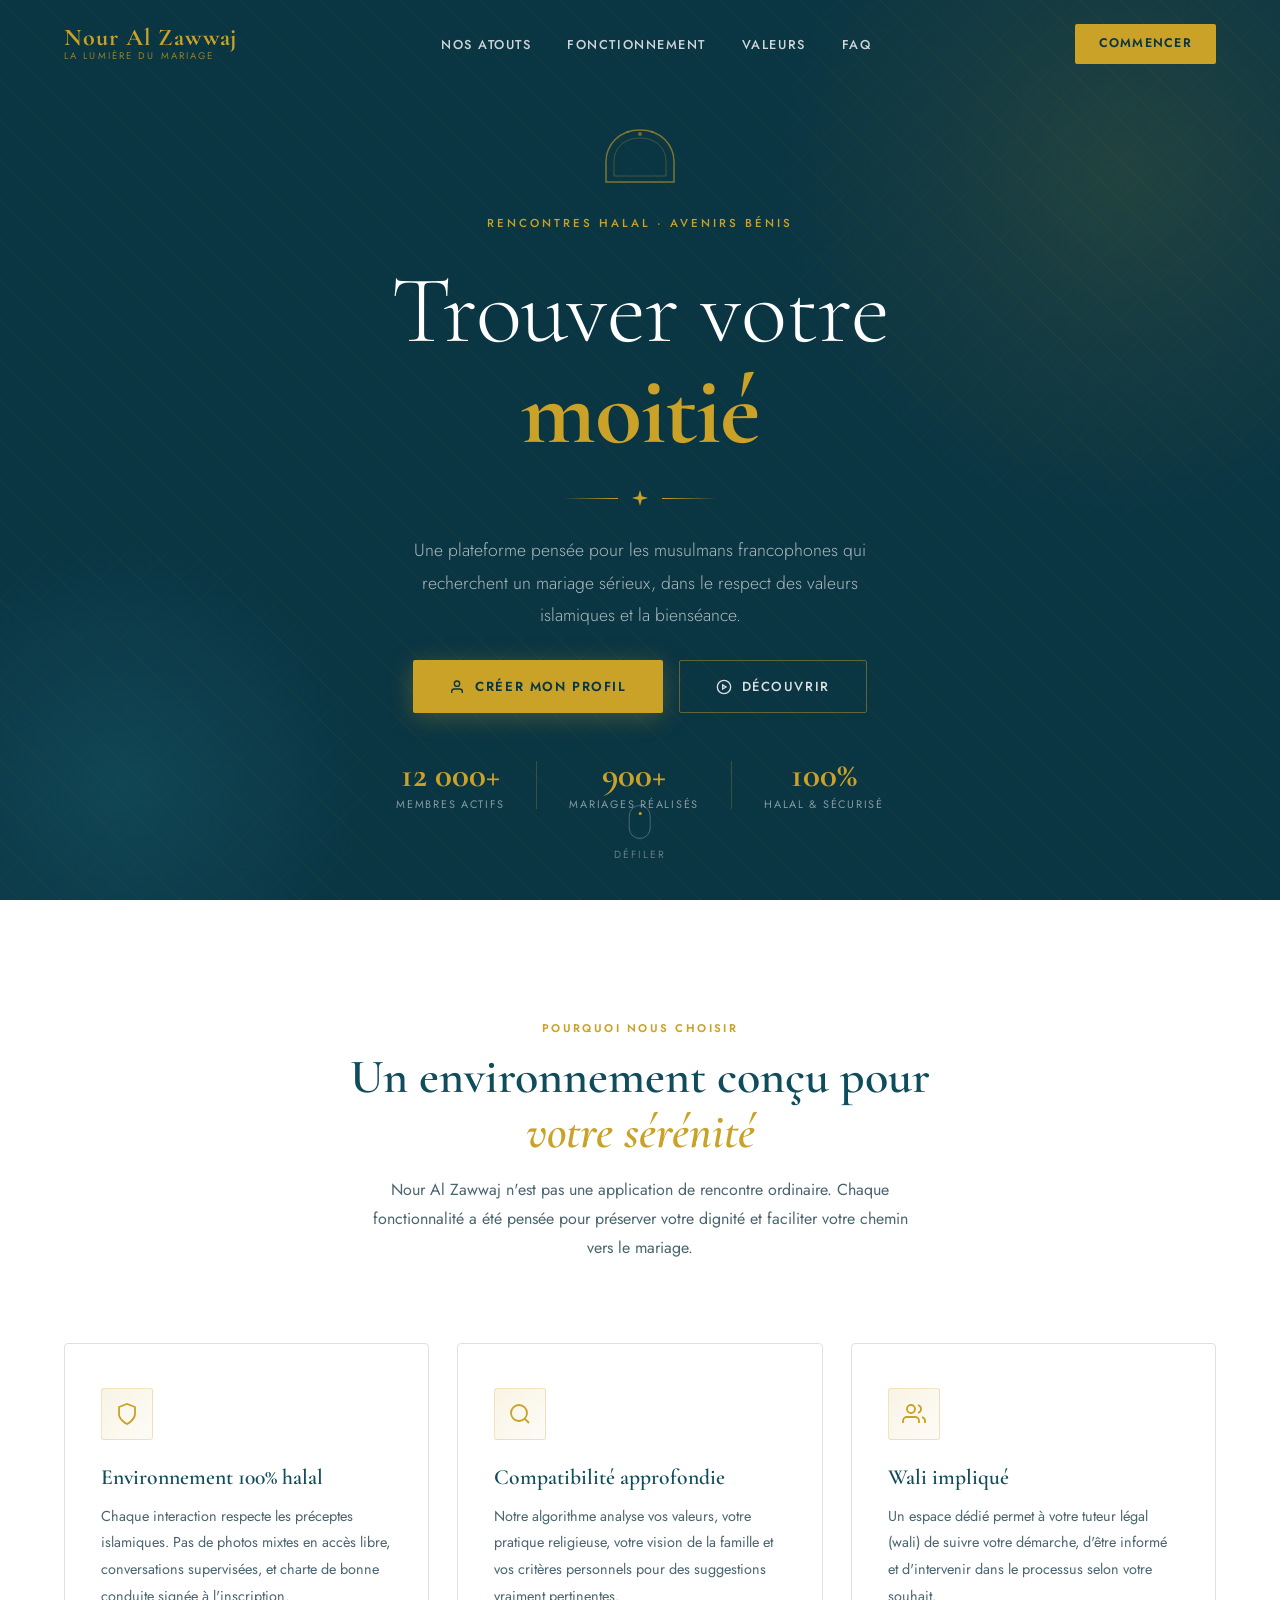
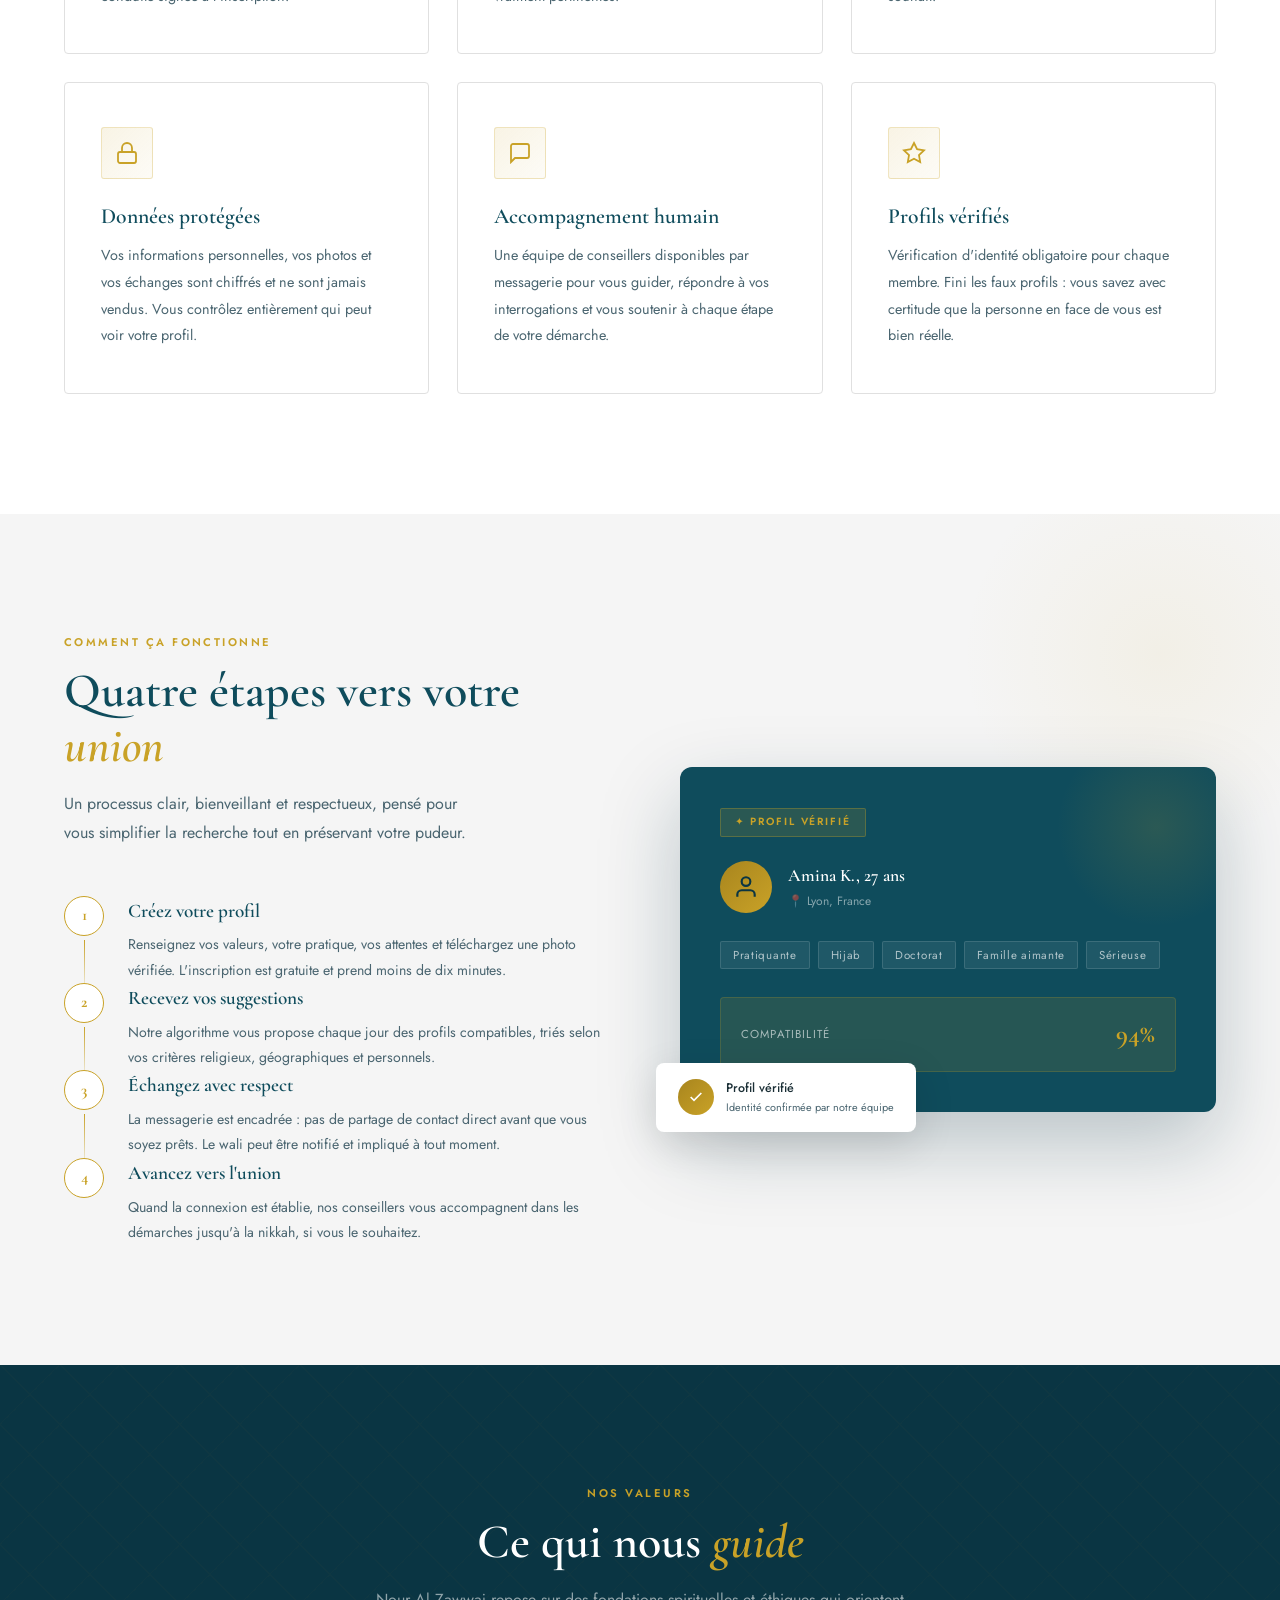
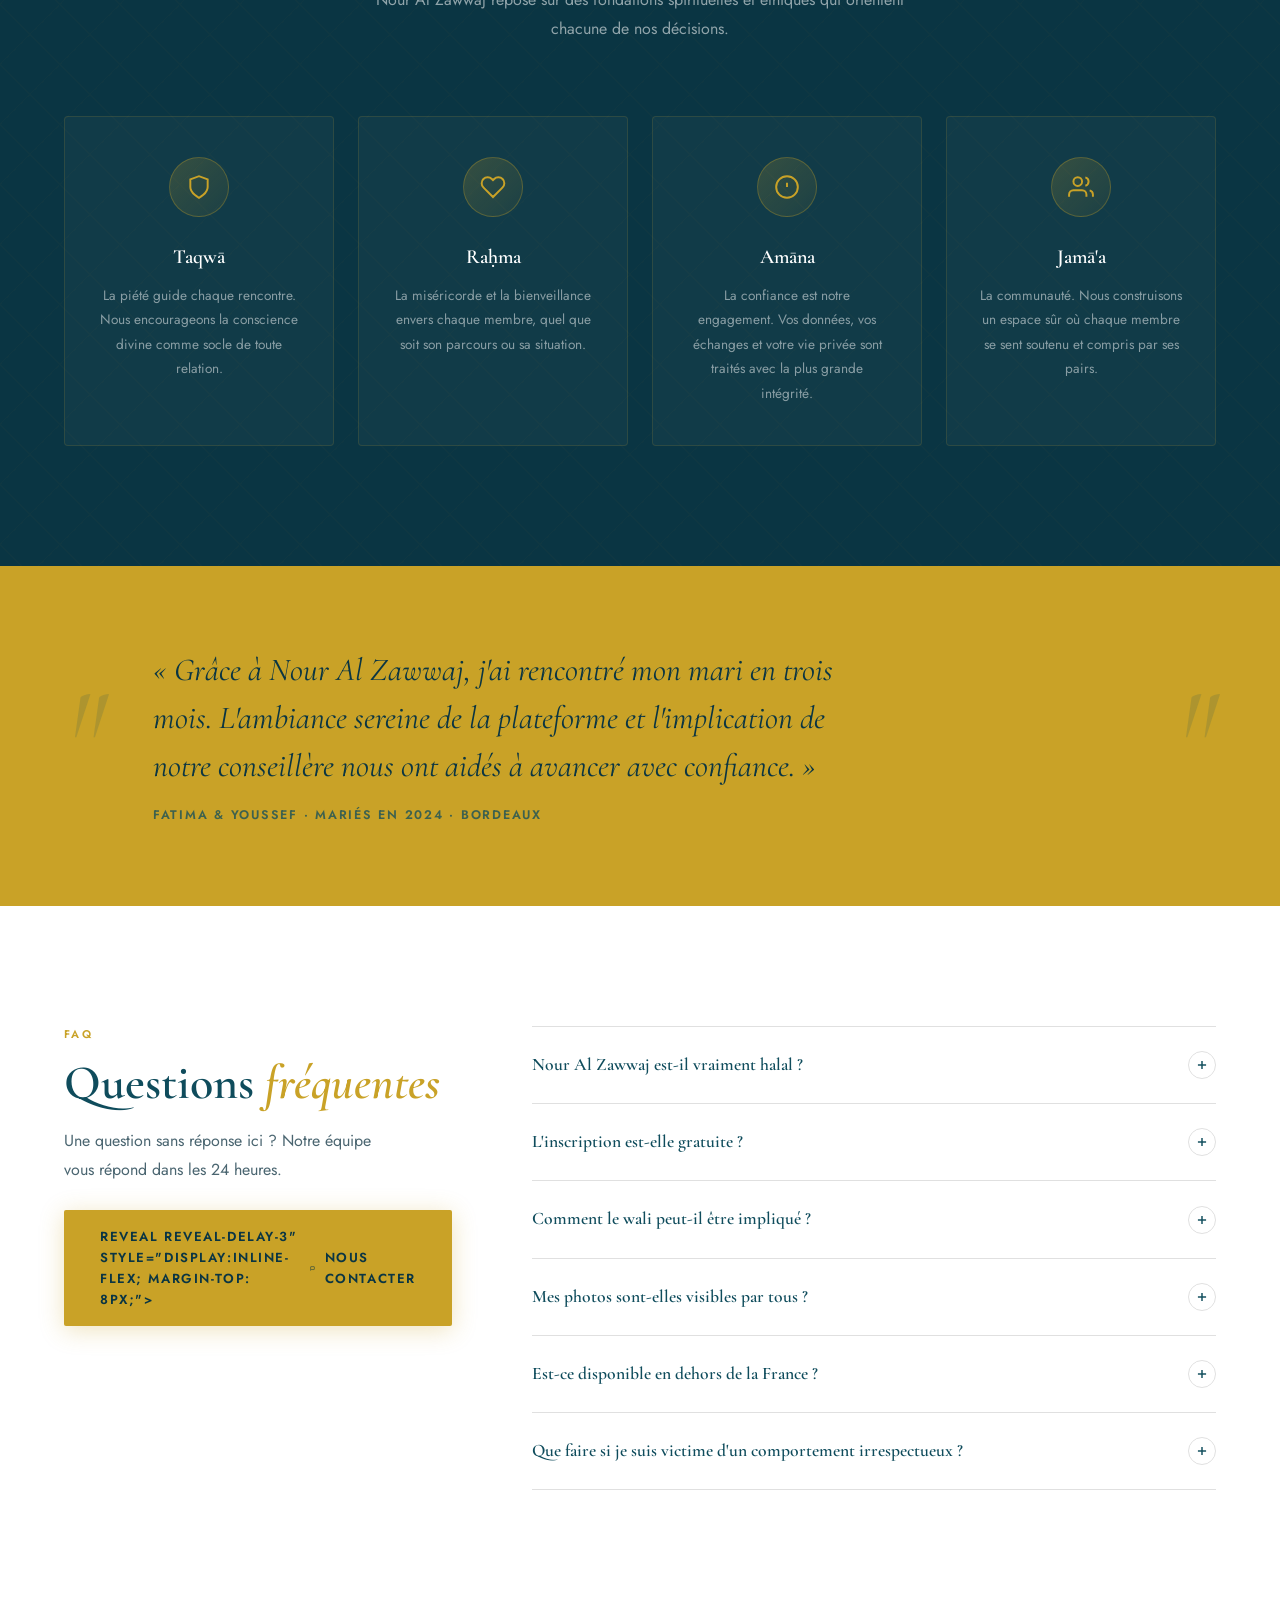
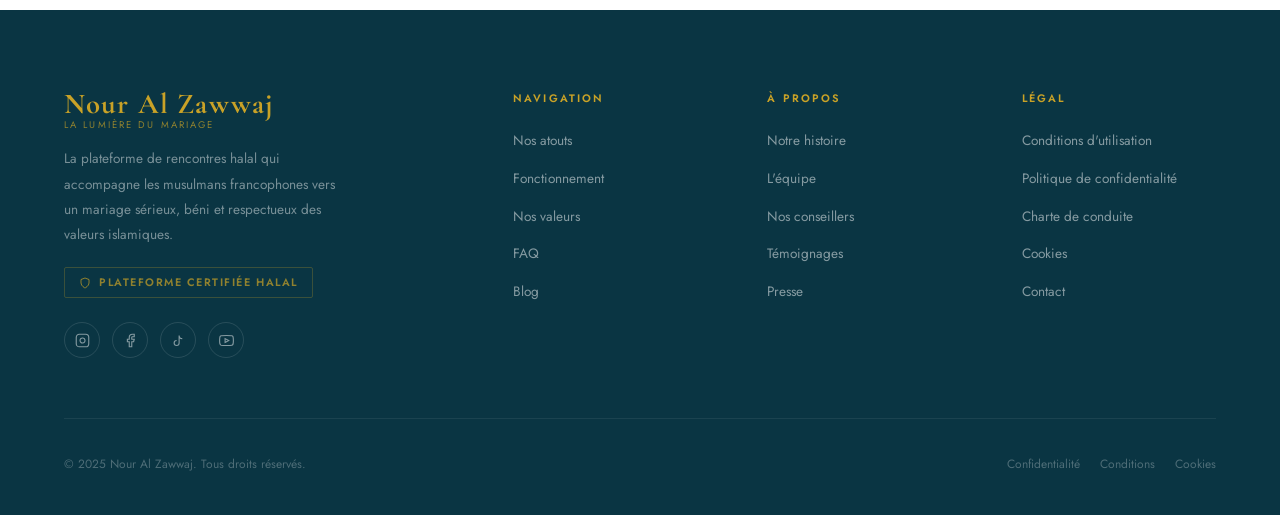
==== index.html @ f86e078e "Update contact link to point to connexion.html" ====
<!DOCTYPE html>
<html lang="fr">
<head>
  <meta charset="UTF-8" />
  <meta name="viewport" content="width=device-width, initial-scale=1.0" />
  <title>Nour Al Zawwaj – La Lumière du Mariage</title>
  <link rel="preconnect" href="https://fonts.googleapis.com" />
  <link rel="preconnect" href="https://fonts.gstatic.com" crossorigin />
  <link href="https://fonts.googleapis.com/css2?family=Cormorant+Garamond:ital,wght@0,300;0,400;0,600;0,700;1,400&family=Jost:wght@300;400;500;600&display=swap" rel="stylesheet" />

  <style>
    /* ─── TOKENS ─────────────────────────────────────────────── */
    :root {
      --petrol:   #0F4C5C;
      --petrol-d: #0a3543;
      --petrol-l: #1a6070;
      --gold:     #C9A227;
      --gold-l:   #e0b93a;
      --gold-d:   #a8851e;
      --white:    #FFFFFF;
      --grey:     #F5F5F5;
      --grey-mid: #e0e0e0;
      --text:     #1a2e35;
      --text-m:   #4a6570;

      --ff-display: 'Cormorant Garamond', Georgia, serif;
      --ff-body:    'Jost', system-ui, sans-serif;

      --ease-out: cubic-bezier(0.22, 1, 0.36, 1);
    }

    /* ─── RESET ──────────────────────────────────────────────── */
    *, *::before, *::after { box-sizing: border-box; margin: 0; padding: 0; }
    html { scroll-behavior: smooth; }
    body {
      font-family: var(--ff-body);
      color: var(--text);
      background: var(--white);
      overflow-x: hidden;
      line-height: 1.6;
    }
    img { display: block; max-width: 100%; }
    a { text-decoration: none; color: inherit; }
    ul { list-style: none; }
    button { cursor: pointer; border: none; background: none; font: inherit; }

    /* ─── UTILITIES ───────────────────────────────────────────── */
    .container {
      width: min(1200px, 90vw);
      margin-inline: auto;
    }
    .gold-line {
      display: flex;
      align-items: center;
      gap: 16px;
      justify-content: center;
      color: var(--gold);
      font-size: 0.75rem;
      letter-spacing: 0.18em;
      text-transform: uppercase;
      font-family: var(--ff-body);
      font-weight: 500;
    }
    .gold-line::before, .gold-line::after {
      content: '';
      height: 1px;
      width: 60px;
      background: linear-gradient(90deg, transparent, var(--gold));
    }
    .gold-line::after { background: linear-gradient(90deg, var(--gold), transparent); }

    .section-label {
      font-family: var(--ff-body);
      font-size: 0.7rem;
      font-weight: 600;
      letter-spacing: 0.22em;
      text-transform: uppercase;
      color: var(--gold);
      margin-bottom: 12px;
    }
    .section-title {
      font-family: var(--ff-display);
      font-size: clamp(2rem, 4vw, 3rem);
      font-weight: 600;
      line-height: 1.15;
      color: var(--petrol);
    }
    .section-title em {
      font-style: italic;
      color: var(--gold);
    }
    .section-sub {
      font-size: 1rem;
      color: var(--text-m);
      max-width: 560px;
      margin-top: 16px;
      line-height: 1.8;
    }

    /* ─── SCROLL REVEAL ──────────────────────────────────────── */
    .reveal {
      opacity: 0;
      transform: translateY(32px);
      transition: opacity 0.7s var(--ease-out), transform 0.7s var(--ease-out);
    }
    .reveal.visible {
      opacity: 1;
      transform: translateY(0);
    }
    .reveal-delay-1 { transition-delay: 0.1s; }
    .reveal-delay-2 { transition-delay: 0.2s; }
    .reveal-delay-3 { transition-delay: 0.3s; }
    .reveal-delay-4 { transition-delay: 0.4s; }

    @media (prefers-reduced-motion: reduce) {
      .reveal { opacity: 1; transform: none; transition: none; }
    }

    /* ══════════════════════════════════════════════════════════
       NAVBAR
    ══════════════════════════════════════════════════════════ */
    #navbar {
      position: fixed;
      top: 0; left: 0; right: 0;
      z-index: 100;
      transition: background 0.4s ease, box-shadow 0.4s ease, padding 0.3s ease;
      padding: 24px 0;
    }
    #navbar.scrolled {
      background: rgba(10, 53, 67, 0.97);
      backdrop-filter: blur(12px);
      box-shadow: 0 2px 32px rgba(0,0,0,0.18);
      padding: 14px 0;
    }
    .nav-inner {
      display: flex;
      align-items: center;
      justify-content: space-between;
    }
    .nav-logo {
      display: flex;
      flex-direction: column;
      line-height: 1;
    }
    .nav-logo-name {
      font-family: var(--ff-display);
      font-size: 1.5rem;
      font-weight: 700;
      color: var(--gold);
      letter-spacing: 0.04em;
    }
    .nav-logo-tagline {
      font-size: 0.6rem;
      letter-spacing: 0.22em;
      text-transform: uppercase;
      color: rgba(201,162,39,0.7);
      margin-top: 2px;
    }
    .nav-links {
      display: flex;
      align-items: center;
      gap: 36px;
    }
    .nav-links a {
      font-size: 0.8rem;
      font-weight: 500;
      letter-spacing: 0.12em;
      text-transform: uppercase;
      color: rgba(255,255,255,0.8);
      transition: color 0.25s;
      position: relative;
    }
    .nav-links a::after {
      content: '';
      position: absolute;
      bottom: -4px; left: 0; right: 100%;
      height: 1px;
      background: var(--gold);
      transition: right 0.3s var(--ease-out);
    }
    .nav-links a:hover { color: var(--gold); }
    .nav-links a:hover::after { right: 0; }
    .nav-cta {
      display: inline-flex;
      align-items: center;
      gap: 8px;
      padding: 10px 24px;
      background: var(--gold);
      color: var(--petrol-d);
      font-size: 0.78rem;
      font-weight: 600;
      letter-spacing: 0.1em;
      text-transform: uppercase;
      border-radius: 2px;
      transition: background 0.25s, transform 0.2s;
    }
    .nav-cta:hover {
      background: var(--gold-l);
      transform: translateY(-1px);
    }

    /* Hamburger */
    .nav-burger {
      display: none;
      flex-direction: column;
      gap: 5px;
      padding: 6px;
    }
    .nav-burger span {
      display: block;
      width: 26px; height: 2px;
      background: var(--gold);
      border-radius: 2px;
      transition: transform 0.3s, opacity 0.3s;
    }
    .nav-burger.open span:nth-child(1) { transform: translateY(7px) rotate(45deg); }
    .nav-burger.open span:nth-child(2) { opacity: 0; }
    .nav-burger.open span:nth-child(3) { transform: translateY(-7px) rotate(-45deg); }

    /* Mobile menu */
    .nav-mobile {
      display: none;
      position: fixed;
      inset: 0;
      background: var(--petrol-d);
      z-index: 99;
      flex-direction: column;
      align-items: center;
      justify-content: center;
      gap: 40px;
      opacity: 0;
      pointer-events: none;
      transition: opacity 0.3s;
    }
    .nav-mobile.open {
      opacity: 1;
      pointer-events: all;
    }
    .nav-mobile a {
      font-family: var(--ff-display);
      font-size: 2rem;
      font-weight: 400;
      color: var(--white);
      letter-spacing: 0.06em;
      transition: color 0.2s;
    }
    .nav-mobile a:hover { color: var(--gold); }
    .nav-mobile .nav-cta {
      font-family: var(--ff-body);
      font-size: 0.85rem;
      padding: 14px 36px;
    }

    @media (max-width: 768px) {
      .nav-links { display: none; }
      .nav-cta { display: none; }
      .nav-burger { display: flex; }
      .nav-mobile { display: flex; }
    }

    /* ══════════════════════════════════════════════════════════
       HERO
    ══════════════════════════════════════════════════════════ */
    #hero {
      min-height: 100svh;
      background: var(--petrol-d);
      display: flex;
      align-items: center;
      justify-content: center;
      position: relative;
      overflow: hidden;
      padding: 120px 0 80px;
    }

    /* Geometric arabesque background */
    .hero-bg {
      position: absolute;
      inset: 0;
      overflow: hidden;
    }
    .hero-bg::before {
      content: '';
      position: absolute;
      top: -20%;
      right: -15%;
      width: 700px; height: 700px;
      border-radius: 50%;
      background: radial-gradient(circle, rgba(201,162,39,0.12) 0%, transparent 70%);
    }
    .hero-bg::after {
      content: '';
      position: absolute;
      bottom: -15%;
      left: -10%;
      width: 500px; height: 500px;
      border-radius: 50%;
      background: radial-gradient(circle, rgba(26,96,112,0.4) 0%, transparent 70%);
    }
    .hero-lattice {
      position: absolute;
      inset: 0;
      opacity: 0.04;
      background-image:
        repeating-linear-gradient(45deg, var(--gold) 0, var(--gold) 1px, transparent 0, transparent 50%),
        repeating-linear-gradient(-45deg, var(--gold) 0, var(--gold) 1px, transparent 0, transparent 50%);
      background-size: 40px 40px;
    }

    .hero-inner {
      position: relative;
      z-index: 2;
      text-align: center;
      display: flex;
      flex-direction: column;
      align-items: center;
      gap: 28px;
    }

    /* Ornamental arch above headline */
    .hero-arch {
      width: 80px;
      opacity: 0.9;
    }

    .hero-eyebrow {
      font-size: 0.72rem;
      font-weight: 500;
      letter-spacing: 0.26em;
      text-transform: uppercase;
      color: var(--gold);
    }

    .hero-title {
      font-family: var(--ff-display);
      font-size: clamp(3rem, 8vw, 6rem);
      font-weight: 300;
      color: var(--white);
      line-height: 1.05;
      letter-spacing: -0.01em;
    }
    .hero-title strong {
      font-weight: 700;
      color: var(--gold);
      display: block;
    }

    .hero-subtitle {
      font-size: clamp(0.9rem, 2vw, 1.1rem);
      color: rgba(255,255,255,0.65);
      max-width: 500px;
      line-height: 1.85;
      font-weight: 300;
    }

    .hero-divider {
      display: flex;
      align-items: center;
      gap: 14px;
    }
    .hero-divider-line {
      width: 56px; height: 1px;
      background: linear-gradient(90deg, transparent, var(--gold));
    }
    .hero-divider-line:last-child {
      background: linear-gradient(90deg, var(--gold), transparent);
    }
    .hero-divider svg { color: var(--gold); }

    .hero-actions {
      display: flex;
      gap: 16px;
      flex-wrap: wrap;
      justify-content: center;
    }
    .btn-primary {
      display: inline-flex;
      align-items: center;
      gap: 10px;
      padding: 16px 36px;
      background: var(--gold);
      color: var(--petrol-d);
      font-size: 0.82rem;
      font-weight: 600;
      letter-spacing: 0.12em;
      text-transform: uppercase;
      border-radius: 2px;
      transition: background 0.25s, transform 0.2s, box-shadow 0.25s;
      box-shadow: 0 4px 24px rgba(201,162,39,0.3);
    }
    .btn-primary:hover {
      background: var(--gold-l);
      transform: translateY(-2px);
      box-shadow: 0 8px 32px rgba(201,162,39,0.4);
    }
    .btn-ghost {
      display: inline-flex;
      align-items: center;
      gap: 10px;
      padding: 15px 36px;
      border: 1px solid rgba(201,162,39,0.45);
      color: rgba(255,255,255,0.85);
      font-size: 0.82rem;
      font-weight: 500;
      letter-spacing: 0.12em;
      text-transform: uppercase;
      border-radius: 2px;
      transition: border-color 0.25s, color 0.25s, transform 0.2s;
    }
    .btn-ghost:hover {
      border-color: var(--gold);
      color: var(--gold);
      transform: translateY(-2px);
    }

    /* Floating stat pills */
    .hero-stats {
      display: flex;
      gap: 32px;
      flex-wrap: wrap;
      justify-content: center;
      margin-top: 16px;
    }
    .hero-stat {
      text-align: center;
    }
    .hero-stat-num {
      font-family: var(--ff-display);
      font-size: 2.2rem;
      font-weight: 700;
      color: var(--gold);
      line-height: 1;
    }
    .hero-stat-label {
      font-size: 0.68rem;
      letter-spacing: 0.16em;
      text-transform: uppercase;
      color: rgba(255,255,255,0.5);
      margin-top: 4px;
    }
    .hero-stat-sep {
      width: 1px;
      height: 48px;
      background: rgba(201,162,39,0.25);
      align-self: center;
    }

    /* Scroll indicator */
    .scroll-indicator {
      position: absolute;
      bottom: 36px;
      left: 50%;
      transform: translateX(-50%);
      display: flex;
      flex-direction: column;
      align-items: center;
      gap: 8px;
      color: rgba(255,255,255,0.35);
      font-size: 0.65rem;
      letter-spacing: 0.2em;
      text-transform: uppercase;
    }
    .scroll-mouse {
      width: 22px; height: 34px;
      border: 1.5px solid rgba(255,255,255,0.25);
      border-radius: 11px;
      display: flex;
      justify-content: center;
      padding-top: 6px;
    }
    .scroll-dot {
      width: 3px; height: 3px;
      border-radius: 50%;
      background: var(--gold);
      animation: scrollBounce 2s infinite;
    }
    @keyframes scrollBounce {
      0%,100% { transform: translateY(0); opacity:1; }
      50%      { transform: translateY(8px); opacity:0.3; }
    }

    /* ══════════════════════════════════════════════════════════
       POURQUOI NOUS CHOISIR
    ══════════════════════════════════════════════════════════ */
    #pourquoi {
      padding: 120px 0;
      background: var(--white);
    }
    .pourquoi-header {
      text-align: center;
      margin-bottom: 80px;
    }
    .cards-grid {
      display: grid;
      grid-template-columns: repeat(auto-fit, minmax(280px, 1fr));
      gap: 28px;
    }
    .card {
      padding: 44px 36px;
      border: 1px solid var(--grey-mid);
      border-radius: 4px;
      position: relative;
      overflow: hidden;
      transition: border-color 0.3s, transform 0.35s var(--ease-out), box-shadow 0.35s;
      background: var(--white);
    }
    .card::before {
      content: '';
      position: absolute;
      bottom: 0; left: 0; right: 0;
      height: 3px;
      background: linear-gradient(90deg, var(--gold-d), var(--gold-l));
      transform: scaleX(0);
      transform-origin: left;
      transition: transform 0.4s var(--ease-out);
    }
    .card:hover {
      border-color: rgba(201,162,39,0.3);
      transform: translateY(-6px);
      box-shadow: 0 20px 60px rgba(15,76,92,0.1);
    }
    .card:hover::before { transform: scaleX(1); }

    .card-icon {
      width: 52px; height: 52px;
      background: linear-gradient(135deg, rgba(201,162,39,0.12), rgba(201,162,39,0.04));
      border: 1px solid rgba(201,162,39,0.25);
      border-radius: 3px;
      display: flex;
      align-items: center;
      justify-content: center;
      margin-bottom: 24px;
      color: var(--gold);
    }
    .card-icon svg { width: 24px; height: 24px; }
    .card-title {
      font-family: var(--ff-display);
      font-size: 1.35rem;
      font-weight: 600;
      color: var(--petrol);
      margin-bottom: 12px;
      line-height: 1.25;
    }
    .card-body {
      font-size: 0.9rem;
      color: var(--text-m);
      line-height: 1.85;
    }

    /* ══════════════════════════════════════════════════════════
       COMMENT ÇA FONCTIONNE
    ══════════════════════════════════════════════════════════ */
    #comment {
      padding: 120px 0;
      background: var(--grey);
      position: relative;
      overflow: hidden;
    }
    #comment::before {
      content: '';
      position: absolute;
      top: -60px; right: -80px;
      width: 400px; height: 400px;
      border-radius: 50%;
      background: radial-gradient(circle, rgba(201,162,39,0.07) 0%, transparent 70%);
      pointer-events: none;
    }

    .comment-inner {
      display: grid;
      grid-template-columns: 1fr 1fr;
      gap: 80px;
      align-items: center;
    }
    .comment-left { }
    .comment-left .section-sub { max-width: 420px; }

    .steps {
      display: flex;
      flex-direction: column;
      gap: 0;
      margin-top: 48px;
    }
    .step {
      display: flex;
      gap: 24px;
      position: relative;
    }
    .step:not(:last-child) .step-connector {
      position: absolute;
      left: 20px;
      top: 44px;
      bottom: -12px;
      width: 1px;
      background: linear-gradient(180deg, var(--gold), transparent);
    }
    .step-num {
      flex-shrink: 0;
      width: 40px; height: 40px;
      border: 1.5px solid var(--gold);
      border-radius: 50%;
      display: flex;
      align-items: center;
      justify-content: center;
      font-family: var(--ff-display);
      font-size: 1rem;
      font-weight: 700;
      color: var(--gold);
      background: var(--white);
      position: relative;
      z-index: 1;
    }
    .step-content {
      padding-bottom: 40px;
    }
    .step-content:last-child { padding-bottom: 0; }
    .step-title {
      font-family: var(--ff-display);
      font-size: 1.2rem;
      font-weight: 600;
      color: var(--petrol);
      margin-bottom: 6px;
    }
    .step-desc {
      font-size: 0.88rem;
      color: var(--text-m);
      line-height: 1.8;
    }

    /* Right side visual */
    .comment-visual {
      position: relative;
    }
    .comment-card-mock {
      background: var(--petrol);
      border-radius: 12px;
      padding: 40px;
      position: relative;
      overflow: hidden;
      box-shadow: 0 32px 80px rgba(10,53,67,0.25);
    }
    .comment-card-mock::before {
      content: '';
      position: absolute;
      top: -40px; right: -40px;
      width: 200px; height: 200px;
      border-radius: 50%;
      background: radial-gradient(circle, rgba(201,162,39,0.15), transparent 70%);
    }
    .mock-badge {
      display: inline-block;
      background: rgba(201,162,39,0.15);
      border: 1px solid rgba(201,162,39,0.3);
      color: var(--gold);
      font-size: 0.65rem;
      font-weight: 600;
      letter-spacing: 0.18em;
      text-transform: uppercase;
      padding: 5px 14px;
      border-radius: 2px;
      margin-bottom: 24px;
    }
    .mock-profile {
      display: flex;
      align-items: center;
      gap: 16px;
      margin-bottom: 28px;
    }
    .mock-avatar {
      width: 52px; height: 52px;
      border-radius: 50%;
      background: linear-gradient(135deg, var(--gold-d), var(--gold));
      display: flex;
      align-items: center;
      justify-content: center;
      color: var(--petrol-d);
    }
    .mock-avatar svg { width: 26px; height: 26px; }
    .mock-name {
      font-family: var(--ff-display);
      font-size: 1.1rem;
      color: var(--white);
      font-weight: 600;
    }
    .mock-loc {
      font-size: 0.75rem;
      color: rgba(255,255,255,0.5);
      margin-top: 2px;
    }
    .mock-tags {
      display: flex;
      flex-wrap: wrap;
      gap: 8px;
      margin-bottom: 28px;
    }
    .mock-tag {
      padding: 4px 12px;
      background: rgba(255,255,255,0.07);
      border: 1px solid rgba(255,255,255,0.12);
      border-radius: 2px;
      font-size: 0.72rem;
      color: rgba(255,255,255,0.65);
      letter-spacing: 0.06em;
    }
    .mock-compat {
      display: flex;
      align-items: center;
      justify-content: space-between;
      padding: 16px 20px;
      background: rgba(201,162,39,0.12);
      border: 1px solid rgba(201,162,39,0.2);
      border-radius: 4px;
    }
    .mock-compat-label {
      font-size: 0.72rem;
      color: rgba(255,255,255,0.6);
      letter-spacing: 0.1em;
    }
    .mock-compat-val {
      font-family: var(--ff-display);
      font-size: 1.6rem;
      font-weight: 700;
      color: var(--gold);
    }

    /* Floating element */
    .comment-float {
      position: absolute;
      bottom: -20px;
      left: -24px;
      background: var(--white);
      border-radius: 8px;
      padding: 16px 22px;
      box-shadow: 0 12px 40px rgba(0,0,0,0.12);
      display: flex;
      align-items: center;
      gap: 12px;
    }
    .float-icon {
      width: 36px; height: 36px;
      background: linear-gradient(135deg, var(--gold-d), var(--gold));
      border-radius: 50%;
      display: flex; align-items: center; justify-content: center;
      color: var(--white);
    }
    .float-icon svg { width: 16px; height: 16px; }
    .float-text { font-size: 0.78rem; color: var(--text); font-weight: 500; }
    .float-text span { display: block; color: var(--text-m); font-size: 0.68rem; font-weight: 400; }

    @media (max-width: 900px) {
      .comment-inner {
        grid-template-columns: 1fr;
        gap: 60px;
      }
      .comment-visual { order: -1; }
    }

    /* ══════════════════════════════════════════════════════════
       NOS VALEURS
    ══════════════════════════════════════════════════════════ */
    #valeurs {
      padding: 120px 0;
      background: var(--petrol-d);
      position: relative;
      overflow: hidden;
    }
    #valeurs::before {
      content: '';
      position: absolute;
      inset: 0;
      opacity: 0.025;
      background-image:
        repeating-linear-gradient(45deg, var(--gold) 0, var(--gold) 1px, transparent 0, transparent 50%),
        repeating-linear-gradient(-45deg, var(--gold) 0, var(--gold) 1px, transparent 0, transparent 50%);
      background-size: 60px 60px;
    }
    .valeurs-header {
      text-align: center;
      margin-bottom: 72px;
    }
    .valeurs-header .section-title { color: var(--white); }
    .valeurs-header .section-sub { color: rgba(255,255,255,0.55); margin-inline: auto; text-align: center; }

    .valeurs-grid {
      display: grid;
      grid-template-columns: repeat(auto-fit, minmax(220px, 1fr));
      gap: 24px;
    }
    .valeur-card {
      padding: 40px 32px;
      border: 1px solid rgba(201,162,39,0.15);
      border-radius: 4px;
      text-align: center;
      background: rgba(255,255,255,0.03);
      transition: background 0.3s, border-color 0.3s, transform 0.35s var(--ease-out);
      position: relative;
      overflow: hidden;
    }
    .valeur-card::after {
      content: '';
      position: absolute;
      inset: 0;
      background: radial-gradient(ellipse at center top, rgba(201,162,39,0.08) 0%, transparent 70%);
      opacity: 0;
      transition: opacity 0.35s;
    }
    .valeur-card:hover {
      background: rgba(255,255,255,0.06);
      border-color: rgba(201,162,39,0.35);
      transform: translateY(-4px);
    }
    .valeur-card:hover::after { opacity: 1; }

    .valeur-icon {
      width: 60px; height: 60px;
      margin: 0 auto 24px;
      border-radius: 50%;
      background: linear-gradient(135deg, rgba(201,162,39,0.2), rgba(201,162,39,0.06));
      border: 1px solid rgba(201,162,39,0.3);
      display: flex; align-items: center; justify-content: center;
      color: var(--gold);
      position: relative; z-index: 1;
    }
    .valeur-icon svg { width: 26px; height: 26px; }
    .valeur-name {
      font-family: var(--ff-display);
      font-size: 1.25rem;
      font-weight: 600;
      color: var(--white);
      margin-bottom: 10px;
      position: relative; z-index: 1;
    }
    .valeur-desc {
      font-size: 0.85rem;
      color: rgba(255,255,255,0.5);
      line-height: 1.8;
      position: relative; z-index: 1;
    }

    /* ══════════════════════════════════════════════════════════
       TESTIMONIAL STRIP (accent section)
    ══════════════════════════════════════════════════════════ */
    #temoignage {
      background: var(--gold);
      padding: 80px 0;
      overflow: hidden;
    }
    .temoignage-inner {
      display: grid;
      grid-template-columns: auto 1fr auto;
      align-items: center;
      gap: 48px;
    }
    .temoignage-quote {
      font-family: var(--ff-display);
      font-size: clamp(1.4rem, 3vw, 2rem);
      font-style: italic;
      font-weight: 400;
      color: var(--petrol-d);
      line-height: 1.5;
      max-width: 700px;
    }
    .temoignage-attr {
      font-size: 0.78rem;
      font-weight: 600;
      letter-spacing: 0.14em;
      text-transform: uppercase;
      color: var(--petrol);
      margin-top: 16px;
      opacity: 0.75;
    }
    .temoignage-ornament {
      font-family: var(--ff-display);
      font-size: 8rem;
      line-height: 1;
      color: rgba(15,76,92,0.15);
      font-style: italic;
      user-select: none;
    }

    @media (max-width: 700px) {
      .temoignage-inner { grid-template-columns: 1fr; text-align: center; }
      .temoignage-ornament { display: none; }
    }

    /* ══════════════════════════════════════════════════════════
       FAQ
    ══════════════════════════════════════════════════════════ */
    #faq {
      padding: 120px 0;
      background: var(--white);
    }
    .faq-inner {
      display: grid;
      grid-template-columns: 1fr 2fr;
      gap: 80px;
      align-items: start;
    }
    .faq-left { position: sticky; top: 100px; }
    .faq-left .section-sub { max-width: 320px; }

    .faq-list {
      display: flex;
      flex-direction: column;
      gap: 0;
    }
    .faq-item {
      border-bottom: 1px solid var(--grey-mid);
    }
    .faq-item:first-child { border-top: 1px solid var(--grey-mid); }

    .faq-q {
      width: 100%;
      text-align: left;
      padding: 24px 0;
      display: flex;
      align-items: center;
      justify-content: space-between;
      gap: 20px;
      font-family: var(--ff-display);
      font-size: 1.1rem;
      font-weight: 600;
      color: var(--petrol);
      background: none;
      cursor: pointer;
      transition: color 0.25s;
    }
    .faq-q:hover { color: var(--gold-d); }
    .faq-q.active { color: var(--gold-d); }
    .faq-icon {
      flex-shrink: 0;
      width: 28px; height: 28px;
      border: 1px solid var(--grey-mid);
      border-radius: 50%;
      display: flex; align-items: center; justify-content: center;
      color: var(--petrol);
      transition: background 0.25s, border-color 0.25s, transform 0.35s var(--ease-out);
    }
    .faq-q.active .faq-icon {
      background: var(--gold);
      border-color: var(--gold);
      color: var(--white);
      transform: rotate(45deg);
    }
    .faq-icon svg { width: 14px; height: 14px; }

    .faq-a {
      overflow: hidden;
      max-height: 0;
      transition: max-height 0.45s var(--ease-out), padding 0.3s;
    }
    .faq-a.open { max-height: 400px; }
    .faq-a-inner {
      padding-bottom: 24px;
      font-size: 0.9rem;
      color: var(--text-m);
      line-height: 1.9;
    }

    @media (max-width: 800px) {
      .faq-inner { grid-template-columns: 1fr; gap: 48px; }
      .faq-left { position: static; }
    }

    /* ══════════════════════════════════════════════════════════
       FOOTER
    ══════════════════════════════════════════════════════════ */
    #footer {
      background: var(--petrol-d);
      color: rgba(255,255,255,0.6);
      padding: 80px 0 40px;
    }
    .footer-top {
      display: grid;
      grid-template-columns: 2fr 1fr 1fr 1fr;
      gap: 60px;
      padding-bottom: 60px;
      border-bottom: 1px solid rgba(255,255,255,0.07);
    }
    .footer-brand .nav-logo-name { font-size: 1.8rem; }
    .footer-brand-desc {
      font-size: 0.85rem;
      line-height: 1.85;
      margin-top: 16px;
      max-width: 280px;
      color: rgba(255,255,255,0.45);
    }
    .footer-socials {
      display: flex;
      gap: 12px;
      margin-top: 24px;
    }
    .footer-social {
      width: 36px; height: 36px;
      border: 1px solid rgba(255,255,255,0.12);
      border-radius: 50%;
      display: flex; align-items: center; justify-content: center;
      color: rgba(255,255,255,0.5);
      transition: border-color 0.25s, color 0.25s;
    }
    .footer-social:hover {
      border-color: var(--gold);
      color: var(--gold);
    }
    .footer-social svg { width: 15px; height: 15px; }

    .footer-col-title {
      font-family: var(--ff-body);
      font-size: 0.68rem;
      font-weight: 600;
      letter-spacing: 0.2em;
      text-transform: uppercase;
      color: var(--gold);
      margin-bottom: 20px;
    }
    .footer-col ul { display: flex; flex-direction: column; gap: 12px; }
    .footer-col ul a {
      font-size: 0.85rem;
      color: rgba(255,255,255,0.5);
      transition: color 0.25s;
    }
    .footer-col ul a:hover { color: var(--gold); }

    .footer-bottom {
      display: flex;
      align-items: center;
      justify-content: space-between;
      padding-top: 36px;
      font-size: 0.75rem;
      color: rgba(255,255,255,0.28);
      flex-wrap: wrap;
      gap: 12px;
    }
    .footer-bottom-links { display: flex; gap: 20px; }
    .footer-bottom-links a {
      color: rgba(255,255,255,0.28);
      transition: color 0.25s;
    }
    .footer-bottom-links a:hover { color: var(--gold); }

    /* Halal badge */
    .halal-badge {
      display: inline-flex;
      align-items: center;
      gap: 8px;
      padding: 6px 14px;
      border: 1px solid rgba(201,162,39,0.25);
      border-radius: 2px;
      margin-top: 20px;
      font-size: 0.68rem;
      font-weight: 600;
      letter-spacing: 0.14em;
      text-transform: uppercase;
      color: rgba(201,162,39,0.7);
    }

    @media (max-width: 900px) {
      .footer-top { grid-template-columns: 1fr 1fr; gap: 40px; }
    }
    @media (max-width: 550px) {
      .footer-top { grid-template-columns: 1fr; }
      .footer-bottom { flex-direction: column; text-align: center; }
    }

    /* ─── SECTION SPACING ON MOBILE ──────────────────────────── */
    @media (max-width: 600px) {
      #pourquoi, #comment, #valeurs, #faq { padding: 80px 0; }
      #temoignage { padding: 60px 0; }
    }
  </style>
</head>
<body>

<!-- ════════════════════════════════════════════════════
     NAVBAR
════════════════════════════════════════════════════ -->
<nav id="navbar">
  <div class="container nav-inner">
    <a href="#" class="nav-logo">
      <span class="nav-logo-name">Nour Al Zawwaj</span>
      <span class="nav-logo-tagline">La lumière du mariage</span>
    </a>

    <ul class="nav-links">
      <li><a href="#pourquoi">Nos atouts</a></li>
      <li><a href="#comment">Fonctionnement</a></li>
      <li><a href="#valeurs">Valeurs</a></li>
      <li><a href="#faq">FAQ</a></li>
    </ul>

    <a href="#" class="nav-cta">
      Commencer
    </a>

    <button class="nav-burger" id="burger" aria-label="Menu">
      <span></span><span></span><span></span>
    </button>
  </div>
</nav>

<!-- Mobile menu -->
<div class="nav-mobile" id="mobile-menu">
  <a href="#pourquoi" class="mobile-link">Nos atouts</a>
  <a href="#comment" class="mobile-link">Fonctionnement</a>
  <a href="#valeurs" class="mobile-link">Valeurs</a>
  <a href="#faq" class="mobile-link">FAQ</a>
  <a href="#" class="nav-cta">Commencer</a>
</div>

<!-- ════════════════════════════════════════════════════
     HERO
════════════════════════════════════════════════════ -->
<section id="hero">
  <div class="hero-bg">
    <div class="hero-lattice"></div>
  </div>

  <div class="container hero-inner">
    <!-- Arch SVG ornament -->
    <svg class="hero-arch reveal" viewBox="0 0 80 60" fill="none" xmlns="http://www.w3.org/2000/svg">
      <path d="M40 4 C20 4 6 18 6 36 L6 56 L74 56 L74 36 C74 18 60 4 40 4Z" stroke="#C9A227" stroke-width="1.5" fill="none" stroke-opacity="0.6"/>
      <path d="M40 12 C24 12 14 22 14 36 L14 50 L66 50 L66 36 C66 22 56 12 40 12Z" stroke="#C9A227" stroke-width="1" fill="none" stroke-opacity="0.3"/>
      <circle cx="40" cy="8" r="2" fill="#C9A227" fill-opacity="0.5"/>
      <circle cx="28" cy="6" r="1.2" fill="#C9A227" fill-opacity="0.3"/>
      <circle cx="52" cy="6" r="1.2" fill="#C9A227" fill-opacity="0.3"/>
    </svg>

    <p class="hero-eyebrow reveal reveal-delay-1">Rencontres Halal · Avenirs Bénis</p>

    <h1 class="hero-title reveal reveal-delay-2">
      Trouver votre
      <strong>moitié</strong>
    </h1>

    <div class="hero-divider reveal reveal-delay-2">
      <div class="hero-divider-line"></div>
      <svg width="16" height="16" viewBox="0 0 16 16" fill="none">
        <path d="M8 0L9.8 6.2L16 8L9.8 9.8L8 16L6.2 9.8L0 8L6.2 6.2L8 0Z" fill="currentColor"/>
      </svg>
      <div class="hero-divider-line" style="background: linear-gradient(90deg, var(--gold), transparent)"></div>
    </div>

    <p class="hero-subtitle reveal reveal-delay-3">
      Une plateforme pensée pour les musulmans francophones qui recherchent un mariage sérieux, dans le respect des valeurs islamiques et la bienséance.
    </p>

    <div class="hero-actions reveal reveal-delay-4">
      <a href="choix.html" class="btn-primary">
        <svg width="16" height="16" viewBox="0 0 24 24" fill="none" stroke="currentColor" stroke-width="2"><path d="M20 21v-2a4 4 0 0 0-4-4H8a4 4 0 0 0-4 4v2"/><circle cx="12" cy="7" r="4"/></svg>
        Créer mon profil
      </a>
      <a href="#comment" class="btn-ghost">
        <svg width="16" height="16" viewBox="0 0 24 24" fill="none" stroke="currentColor" stroke-width="2"><circle cx="12" cy="12" r="10"/><path d="M10 15l5-3-5-3v6z"/></svg>
        Découvrir
      </a>
    </div>

    <div class="hero-stats reveal reveal-delay-4">
      <div class="hero-stat">
        <div class="hero-stat-num">12 000+</div>
        <div class="hero-stat-label">Membres actifs</div>
      </div>
      <div class="hero-stat-sep"></div>
      <div class="hero-stat">
        <div class="hero-stat-num">900+</div>
        <div class="hero-stat-label">Mariages réalisés</div>
      </div>
      <div class="hero-stat-sep"></div>
      <div class="hero-stat">
        <div class="hero-stat-num">100%</div>
        <div class="hero-stat-label">Halal & sécurisé</div>
      </div>
    </div>
  </div>

  <div class="scroll-indicator">
    <div class="scroll-mouse"><div class="scroll-dot"></div></div>
    <span>Défiler</span>
  </div>
</section>

<!-- ════════════════════════════════════════════════════
     POURQUOI NOUS CHOISIR
════════════════════════════════════════════════════ -->
<section id="pourquoi">
  <div class="container">
    <div class="pourquoi-header">
      <p class="section-label reveal">Pourquoi nous choisir</p>
      <h2 class="section-title reveal reveal-delay-1">Un environnement conçu pour<br><em>votre sérénité</em></h2>
      <p class="section-sub reveal reveal-delay-2" style="margin-inline: auto; text-align: center;">
        Nour Al Zawwaj n'est pas une application de rencontre ordinaire. Chaque fonctionnalité a été pensée pour préserver votre dignité et faciliter votre chemin vers le mariage.
      </p>
    </div>

    <div class="cards-grid">
      <div class="card reveal">
        <div class="card-icon">
          <svg viewBox="0 0 24 24" fill="none" stroke="currentColor" stroke-width="1.8"><path d="M12 22s8-4 8-10V5l-8-3-8 3v7c0 6 8 10 8 10z"/></svg>
        </div>
        <h3 class="card-title">Environnement 100% halal</h3>
        <p class="card-body">Chaque interaction respecte les préceptes islamiques. Pas de photos mixtes en accès libre, conversations supervisées, et charte de bonne conduite signée à l'inscription.</p>
      </div>

      <div class="card reveal reveal-delay-1">
        <div class="card-icon">
          <svg viewBox="0 0 24 24" fill="none" stroke="currentColor" stroke-width="1.8"><circle cx="11" cy="11" r="8"/><path d="m21 21-4.35-4.35"/></svg>
        </div>
        <h3 class="card-title">Compatibilité approfondie</h3>
        <p class="card-body">Notre algorithme analyse vos valeurs, votre pratique religieuse, votre vision de la famille et vos critères personnels pour des suggestions vraiment pertinentes.</p>
      </div>

      <div class="card reveal reveal-delay-2">
        <div class="card-icon">
          <svg viewBox="0 0 24 24" fill="none" stroke="currentColor" stroke-width="1.8"><path d="M17 21v-2a4 4 0 0 0-4-4H5a4 4 0 0 0-4 4v2"/><circle cx="9" cy="7" r="4"/><path d="M23 21v-2a4 4 0 0 0-3-3.87"/><path d="M16 3.13a4 4 0 0 1 0 7.75"/></svg>
        </div>
        <h3 class="card-title">Wali impliqué</h3>
        <p class="card-body">Un espace dédié permet à votre tuteur légal (wali) de suivre votre démarche, d'être informé et d'intervenir dans le processus selon votre souhait.</p>
      </div>

      <div class="card reveal">
        <div class="card-icon">
          <svg viewBox="0 0 24 24" fill="none" stroke="currentColor" stroke-width="1.8"><rect x="3" y="11" width="18" height="11" rx="2" ry="2"/><path d="M7 11V7a5 5 0 0 1 10 0v4"/></svg>
        </div>
        <h3 class="card-title">Données protégées</h3>
        <p class="card-body">Vos informations personnelles, vos photos et vos échanges sont chiffrés et ne sont jamais vendus. Vous contrôlez entièrement qui peut voir votre profil.</p>
      </div>

      <div class="card reveal reveal-delay-1">
        <div class="card-icon">
          <svg viewBox="0 0 24 24" fill="none" stroke="currentColor" stroke-width="1.8"><path d="M21 15a2 2 0 0 1-2 2H7l-4 4V5a2 2 0 0 1 2-2h14a2 2 0 0 1 2 2z"/></svg>
        </div>
        <h3 class="card-title">Accompagnement humain</h3>
        <p class="card-body">Une équipe de conseillers disponibles par messagerie pour vous guider, répondre à vos interrogations et vous soutenir à chaque étape de votre démarche.</p>
      </div>

      <div class="card reveal reveal-delay-2">
        <div class="card-icon">
          <svg viewBox="0 0 24 24" fill="none" stroke="currentColor" stroke-width="1.8"><polygon points="12 2 15.09 8.26 22 9.27 17 14.14 18.18 21.02 12 17.77 5.82 21.02 7 14.14 2 9.27 8.91 8.26 12 2"/></svg>
        </div>
        <h3 class="card-title">Profils vérifiés</h3>
        <p class="card-body">Vérification d'identité obligatoire pour chaque membre. Fini les faux profils : vous savez avec certitude que la personne en face de vous est bien réelle.</p>
      </div>
    </div>
  </div>
</section>

<!-- ════════════════════════════════════════════════════
     COMMENT ÇA FONCTIONNE
════════════════════════════════════════════════════ -->
<section id="comment">
  <div class="container comment-inner">
    <div class="comment-left">
      <p class="section-label reveal">Comment ça fonctionne</p>
      <h2 class="section-title reveal reveal-delay-1">Quatre étapes vers votre <em>union</em></h2>
      <p class="section-sub reveal reveal-delay-2">Un processus clair, bienveillant et respectueux, pensé pour vous simplifier la recherche tout en préservant votre pudeur.</p>

      <div class="steps">
        <div class="step reveal reveal-delay-1">
          <div class="step-num">1</div>
          <div class="step-connector"></div>
          <div class="step-content">
            <h3 class="step-title">Créez votre profil</h3>
            <p class="step-desc">Renseignez vos valeurs, votre pratique, vos attentes et téléchargez une photo vérifiée. L'inscription est gratuite et prend moins de dix minutes.</p>
          </div>
        </div>

        <div class="step reveal reveal-delay-2">
          <div class="step-num">2</div>
          <div class="step-connector"></div>
          <div class="step-content">
            <h3 class="step-title">Recevez vos suggestions</h3>
            <p class="step-desc">Notre algorithme vous propose chaque jour des profils compatibles, triés selon vos critères religieux, géographiques et personnels.</p>
          </div>
        </div>

        <div class="step reveal reveal-delay-3">
          <div class="step-num">3</div>
          <div class="step-connector"></div>
          <div class="step-content">
            <h3 class="step-title">Échangez avec respect</h3>
            <p class="step-desc">La messagerie est encadrée : pas de partage de contact direct avant que vous soyez prêts. Le wali peut être notifié et impliqué à tout moment.</p>
          </div>
        </div>

        <div class="step reveal reveal-delay-4">
          <div class="step-num">4</div>
          <div class="step-content">
            <h3 class="step-title">Avancez vers l'union</h3>
            <p class="step-desc">Quand la connexion est établie, nos conseillers vous accompagnent dans les démarches jusqu'à la nikkah, si vous le souhaitez.</p>
          </div>
        </div>
      </div>
    </div>

    <div class="comment-visual reveal reveal-delay-2">
      <div class="comment-card-mock">
        <div class="mock-badge">✦ Profil vérifié</div>
        <div class="mock-profile">
          <div class="mock-avatar">
            <svg viewBox="0 0 24 24" fill="none" stroke="currentColor" stroke-width="2"><path d="M20 21v-2a4 4 0 0 0-4-4H8a4 4 0 0 0-4 4v2"/><circle cx="12" cy="7" r="4"/></svg>
          </div>
          <div>
            <div class="mock-name">Amina K., 27 ans</div>
            <div class="mock-loc">📍 Lyon, France</div>
          </div>
        </div>
        <div class="mock-tags">
          <span class="mock-tag">Pratiquante</span>
          <span class="mock-tag">Hijab</span>
          <span class="mock-tag">Doctorat</span>
          <span class="mock-tag">Famille aimante</span>
          <span class="mock-tag">Sérieuse</span>
        </div>
        <div class="mock-compat">
          <div>
            <div class="mock-compat-label">COMPATIBILITÉ</div>
          </div>
          <div class="mock-compat-val">94%</div>
        </div>
      </div>

      <div class="comment-float">
        <div class="float-icon">
          <svg viewBox="0 0 24 24" fill="none" stroke="currentColor" stroke-width="2.5"><polyline points="20 6 9 17 4 12"/></svg>
        </div>
        <div class="float-text">
          Profil vérifié
          <span>Identité confirmée par notre équipe</span>
        </div>
      </div>
    </div>
  </div>
</section>

<!-- ════════════════════════════════════════════════════
     NOS VALEURS
════════════════════════════════════════════════════ -->
<section id="valeurs">
  <div class="container">
    <div class="valeurs-header">
      <p class="section-label reveal">Nos valeurs</p>
      <h2 class="section-title reveal reveal-delay-1">Ce qui nous <em>guide</em></h2>
      <p class="section-sub reveal reveal-delay-2">Nour Al Zawwaj repose sur des fondations spirituelles et éthiques qui orientent chacune de nos décisions.</p>
    </div>

    <div class="valeurs-grid">
      <div class="valeur-card reveal">
        <div class="valeur-icon">
          <svg viewBox="0 0 24 24" fill="none" stroke="currentColor" stroke-width="1.8"><path d="M12 22s8-4 8-10V5l-8-3-8 3v7c0 6 8 10 8 10z"/></svg>
        </div>
        <h3 class="valeur-name">Taqwā</h3>
        <p class="valeur-desc">La piété guide chaque rencontre. Nous encourageons la conscience divine comme socle de toute relation.</p>
      </div>

      <div class="valeur-card reveal reveal-delay-1">
        <div class="valeur-icon">
          <svg viewBox="0 0 24 24" fill="none" stroke="currentColor" stroke-width="1.8"><path d="M20.84 4.61a5.5 5.5 0 0 0-7.78 0L12 5.67l-1.06-1.06a5.5 5.5 0 0 0-7.78 7.78l1.06 1.06L12 21.23l7.78-7.78 1.06-1.06a5.5 5.5 0 0 0 0-7.78z"/></svg>
        </div>
        <h3 class="valeur-name">Raḥma</h3>
        <p class="valeur-desc">La miséricorde et la bienveillance envers chaque membre, quel que soit son parcours ou sa situation.</p>
      </div>

      <div class="valeur-card reveal reveal-delay-2">
        <div class="valeur-icon">
          <svg viewBox="0 0 24 24" fill="none" stroke="currentColor" stroke-width="1.8"><circle cx="12" cy="12" r="10"/><line x1="12" y1="8" x2="12" y2="12"/><line x1="12" y1="16" x2="12.01" y2="16"/></svg>
        </div>
        <h3 class="valeur-name">Amāna</h3>
        <p class="valeur-desc">La confiance est notre engagement. Vos données, vos échanges et votre vie privée sont traités avec la plus grande intégrité.</p>
      </div>

      <div class="valeur-card reveal reveal-delay-3">
        <div class="valeur-icon">
          <svg viewBox="0 0 24 24" fill="none" stroke="currentColor" stroke-width="1.8"><path d="M17 21v-2a4 4 0 0 0-4-4H5a4 4 0 0 0-4 4v2"/><circle cx="9" cy="7" r="4"/><path d="M23 21v-2a4 4 0 0 0-3-3.87"/><path d="M16 3.13a4 4 0 0 1 0 7.75"/></svg>
        </div>
        <h3 class="valeur-name">Jamā'a</h3>
        <p class="valeur-desc">La communauté. Nous construisons un espace sûr où chaque membre se sent soutenu et compris par ses pairs.</p>
      </div>
    </div>
  </div>
</section>

<!-- ════════════════════════════════════════════════════
     TÉMOIGNAGE ACCENT
════════════════════════════════════════════════════ -->
<section id="temoignage">
  <div class="container">
    <div class="temoignage-inner">
      <div class="temoignage-ornament">"</div>
      <div>
        <p class="temoignage-quote">
          « Grâce à Nour Al Zawwaj, j'ai rencontré mon mari en trois mois. L'ambiance sereine de la plateforme et l'implication de notre conseillère nous ont aidés à avancer avec confiance. »
        </p>
        <p class="temoignage-attr">Fatima & Youssef · Mariés en 2024 · Bordeaux</p>
      </div>
      <div class="temoignage-ornament">"</div>
    </div>
  </div>
</section>

<!-- ════════════════════════════════════════════════════
     FAQ
════════════════════════════════════════════════════ -->
<section id="faq">
  <div class="container">
    <div class="faq-inner">
      <div class="faq-left">
        <p class="section-label reveal">FAQ</p>
        <h2 class="section-title reveal reveal-delay-1">Questions <em>fréquentes</em></h2>
        <p class="section-sub reveal reveal-delay-2">Une question sans réponse ici ? Notre équipe vous répond dans les 24 heures.</p>
        <br/>
        <a href="connexion.html" class="btn-primary"> reveal reveal-delay-3" style="display:inline-flex; margin-top: 8px;">
          <svg width="15" height="15" viewBox="0 0 24 24" fill="none" stroke="currentColor" stroke-width="2.5"><path d="M21 15a2 2 0 0 1-2 2H7l-4 4V5a2 2 0 0 1 2-2h14a2 2 0 0 1 2 2z"/></svg>
          Nous contacter
        </a>
      </div>

      <div class="faq-list">
        <div class="faq-item reveal">
          <button class="faq-q" aria-expanded="false">
            <span>Nour Al Zawwaj est-il vraiment halal ?</span>
            <div class="faq-icon">
              <svg viewBox="0 0 24 24" fill="none" stroke="currentColor" stroke-width="2.5"><line x1="12" y1="5" x2="12" y2="19"/><line x1="5" y1="12" x2="19" y2="12"/></svg>
            </div>
          </button>
          <div class="faq-a">
            <div class="faq-a-inner">
              Oui. La plateforme a été conçue dès le départ pour respecter les préceptes islamiques : pas de contact direct entre hommes et femmes non mahrams sans supervision, obligation de mentionner ses intentions matrimoniales, possibilité d'impliquer le wali, et charte de conduite stricte. Nous collaborons avec des conseillers religieux pour garantir cette conformité.
            </div>
          </div>
        </div>

        <div class="faq-item reveal reveal-delay-1">
          <button class="faq-q" aria-expanded="false">
            <span>L'inscription est-elle gratuite ?</span>
            <div class="faq-icon">
              <svg viewBox="0 0 24 24" fill="none" stroke="currentColor" stroke-width="2.5"><line x1="12" y1="5" x2="12" y2="19"/><line x1="5" y1="12" x2="19" y2="12"/></svg>
            </div>
          </button>
          <div class="faq-a">
            <div class="faq-a-inner">
              L'inscription et la création de profil sont entièrement gratuites. Un abonnement premium optionnel débloque des fonctionnalités avancées comme les suggestions illimitées, la mise en avant du profil et l'accès à notre service de conseil personnalisé.
            </div>
          </div>
        </div>

        <div class="faq-item reveal reveal-delay-2">
          <button class="faq-q" aria-expanded="false">
            <span>Comment le wali peut-il être impliqué ?</span>
            <div class="faq-icon">
              <svg viewBox="0 0 24 24" fill="none" stroke="currentColor" stroke-width="2.5"><line x1="12" y1="5" x2="12" y2="19"/><line x1="5" y1="12" x2="19" y2="12"/></svg>
            </div>
          </button>
          <div class="faq-a">
            <div class="faq-a-inner">
              Lors de l'inscription, vous pouvez renseigner l'adresse e-mail de votre wali (père, frère, oncle…). Il recevra des notifications à chaque étape importante que vous choisissez de partager, pourra consulter les profils qui vous ont été proposés et valider les échanges. Tout reste sous votre contrôle.
            </div>
          </div>
        </div>

        <div class="faq-item reveal">
          <button class="faq-q" aria-expanded="false">
            <span>Mes photos sont-elles visibles par tous ?</span>
            <div class="faq-icon">
              <svg viewBox="0 0 24 24" fill="none" stroke="currentColor" stroke-width="2.5"><line x1="12" y1="5" x2="12" y2="19"/><line x1="5" y1="12" x2="19" y2="12"/></svg>
            </div>
          </button>
          <div class="faq-a">
            <div class="faq-a-inner">
              Non. Par défaut, votre photo principale est visible uniquement par les membres du même genre que vous qui ont été validés. Vous pouvez choisir de la rendre visible uniquement après une demande acceptée. Les femmes portant le voile peuvent paramétrer leur visibilité très précisément.
            </div>
          </div>
        </div>

        <div class="faq-item reveal reveal-delay-1">
          <button class="faq-q" aria-expanded="false">
            <span>Est-ce disponible en dehors de la France ?</span>
            <div class="faq-icon">
              <svg viewBox="0 0 24 24" fill="none" stroke="currentColor" stroke-width="2.5"><line x1="12" y1="5" x2="12" y2="19"/><line x1="5" y1="12" x2="19" y2="12"/></svg>
            </div>
          </button>
          <div class="faq-a">
            <div class="faq-a-inner">
              Nour Al Zawwaj est disponible dans toute la francophonie : France, Belgique, Suisse, Maroc, Algérie, Tunisie, et bien d'autres pays. Vous pouvez indiquer si vous êtes ouvert à des relations à distance ou uniquement à des personnes de votre région.
            </div>
          </div>
        </div>

        <div class="faq-item reveal reveal-delay-2">
          <button class="faq-q" aria-expanded="false">
            <span>Que faire si je suis victime d'un comportement irrespectueux ?</span>
            <div class="faq-icon">
              <svg viewBox="0 0 24 24" fill="none" stroke="currentColor" stroke-width="2.5"><line x1="12" y1="5" x2="12" y2="19"/><line x1="5" y1="12" x2="19" y2="12"/></svg>
            </div>
          </button>
          <div class="faq-a">
            <div class="faq-a-inner">
              Un bouton de signalement est disponible sur chaque profil et dans chaque conversation. Notre équipe traite les signalements dans un délai maximum de 24 heures. Tout membre contrevenant à notre charte est immédiatement suspendu en attendant enquête.
            </div>
          </div>
        </div>
      </div>
    </div>
  </div>
</section>

<!-- ════════════════════════════════════════════════════
     FOOTER
════════════════════════════════════════════════════ -->
<footer id="footer">
  <div class="container">
    <div class="footer-top">
      <div class="footer-brand">
        <a href="#" class="nav-logo">
          <span class="nav-logo-name">Nour Al Zawwaj</span>
          <span class="nav-logo-tagline">La lumière du mariage</span>
        </a>
        <p class="footer-brand-desc">
          La plateforme de rencontres halal qui accompagne les musulmans francophones vers un mariage sérieux, béni et respectueux des valeurs islamiques.
        </p>
        <div class="halal-badge">
          <svg width="12" height="12" viewBox="0 0 24 24" fill="none" stroke="currentColor" stroke-width="2"><path d="M12 22s8-4 8-10V5l-8-3-8 3v7c0 6 8 10 8 10z"/></svg>
          Plateforme certifiée halal
        </div>
        <div class="footer-socials">
          <a href="#" class="footer-social" aria-label="Instagram">
            <svg viewBox="0 0 24 24" fill="none" stroke="currentColor" stroke-width="1.8"><rect x="2" y="2" width="20" height="20" rx="5"/><path d="M16 11.37A4 4 0 1 1 12.63 8 4 4 0 0 1 16 11.37z"/><line x1="17.5" y1="6.5" x2="17.51" y2="6.5"/></svg>
          </a>
          <a href="#" class="footer-social" aria-label="Facebook">
            <svg viewBox="0 0 24 24" fill="none" stroke="currentColor" stroke-width="1.8"><path d="M18 2h-3a5 5 0 0 0-5 5v3H7v4h3v8h4v-8h3l1-4h-4V7a1 1 0 0 1 1-1h3z"/></svg>
          </a>
          <a href="#" class="footer-social" aria-label="TikTok">
            <svg viewBox="0 0 24 24" fill="none" stroke="currentColor" stroke-width="1.8"><path d="M9 12a4 4 0 1 0 4 4V4a5 5 0 0 0 5 5"/></svg>
          </a>
          <a href="#" class="footer-social" aria-label="YouTube">
            <svg viewBox="0 0 24 24" fill="none" stroke="currentColor" stroke-width="1.8"><path d="M22.54 6.42a2.78 2.78 0 0 0-1.95-1.96C18.88 4 12 4 12 4s-6.88 0-8.59.46a2.78 2.78 0 0 0-1.95 1.96A29 29 0 0 0 1 12a29 29 0 0 0 .46 5.58A2.78 2.78 0 0 0 3.41 19.6C5.12 20 12 20 12 20s6.88 0 8.59-.46a2.78 2.78 0 0 0 1.95-1.95A29 29 0 0 0 23 12a29 29 0 0 0-.46-5.58z"/><polygon points="9.75 15.02 15.5 12 9.75 8.98 9.75 15.02"/></svg>
          </a>
        </div>
      </div>

      <div class="footer-col">
        <p class="footer-col-title">Navigation</p>
        <ul>
          <li><a href="#pourquoi">Nos atouts</a></li>
          <li><a href="#comment">Fonctionnement</a></li>
          <li><a href="#valeurs">Nos valeurs</a></li>
          <li><a href="#faq">FAQ</a></li>
          <li><a href="#">Blog</a></li>
        </ul>
      </div>

      <div class="footer-col">
        <p class="footer-col-title">À propos</p>
        <ul>
          <li><a href="#">Notre histoire</a></li>
          <li><a href="#">L'équipe</a></li>
          <li><a href="#">Nos conseillers</a></li>
          <li><a href="#">Témoignages</a></li>
          <li><a href="#">Presse</a></li>
        </ul>
      </div>

      <div class="footer-col">
        <p class="footer-col-title">Légal</p>
        <ul>
          <li><a href="#">Conditions d'utilisation</a></li>
          <li><a href="#">Politique de confidentialité</a></li>
          <li><a href="#">Charte de conduite</a></li>
          <li><a href="#">Cookies</a></li>
          <li><a href="#">Contact</a></li>
        </ul>
      </div>
    </div>

    <div class="footer-bottom">
      <span>© 2025 Nour Al Zawwaj. Tous droits réservés.</span>
      <div class="footer-bottom-links">
        <a href="#">Confidentialité</a>
        <a href="#">Conditions</a>
        <a href="#">Cookies</a>
      </div>
    </div>
  </div>
</footer>

<script>
  /* ─── NAVBAR scroll ──────────────────────────────── */
  const navbar = document.getElementById('navbar');
  window.addEventListener('scroll', () => {
    navbar.classList.toggle('scrolled', window.scrollY > 40);
  }, { passive: true });

  /* ─── BURGER / mobile menu ───────────────────────── */
  const burger      = document.getElementById('burger');
  const mobileMenu  = document.getElementById('mobile-menu');
  const mobileLinks = mobileMenu.querySelectorAll('.mobile-link, .nav-cta');

  burger.addEventListener('click', () => {
    const open = mobileMenu.classList.toggle('open');
    burger.classList.toggle('open', open);
    document.body.style.overflow = open ? 'hidden' : '';
  });

  mobileLinks.forEach(link => {
    link.addEventListener('click', () => {
      mobileMenu.classList.remove('open');
      burger.classList.remove('open');
      document.body.style.overflow = '';
    });
  });

  /* ─── SCROLL REVEAL ──────────────────────────────── */
  const revealEls = document.querySelectorAll('.reveal');
  const observer  = new IntersectionObserver((entries) => {
    entries.forEach(entry => {
      if (entry.isIntersecting) {
        entry.target.classList.add('visible');
        observer.unobserve(entry.target);
      }
    });
  }, { threshold: 0.12, rootMargin: '0px 0px -40px 0px' });

  revealEls.forEach(el => observer.observe(el));

  /* ─── FAQ accordion ──────────────────────────────── */
  const faqBtns = document.querySelectorAll('.faq-q');

  faqBtns.forEach(btn => {
    btn.addEventListener('click', () => {
      const answer = btn.nextElementSibling;
      const isOpen = answer.classList.contains('open');

      // Close all
      document.querySelectorAll('.faq-a').forEach(a => a.classList.remove('open'));
      document.querySelectorAll('.faq-q').forEach(b => {
        b.classList.remove('active');
        b.setAttribute('aria-expanded', 'false');
      });

      // Open clicked (unless it was already open)
      if (!isOpen) {
        answer.classList.add('open');
        btn.classList.add('active');
        btn.setAttribute('aria-expanded', 'true');
      }
    });
  });

  /* ─── Smooth scroll for anchor links ─────────────── */
  document.querySelectorAll('a[href^="#"]').forEach(link => {
    link.addEventListener('click', e => {
      const target = document.querySelector(link.getAttribute('href'));
      if (target) {
        e.preventDefault();
        const offset = navbar.offsetHeight + 16;
        const top = target.getBoundingClientRect().top + window.scrollY - offset;
        window.scrollTo({ top, behavior: 'smooth' });
      }
    });
  });
</script>
</body>
</html>
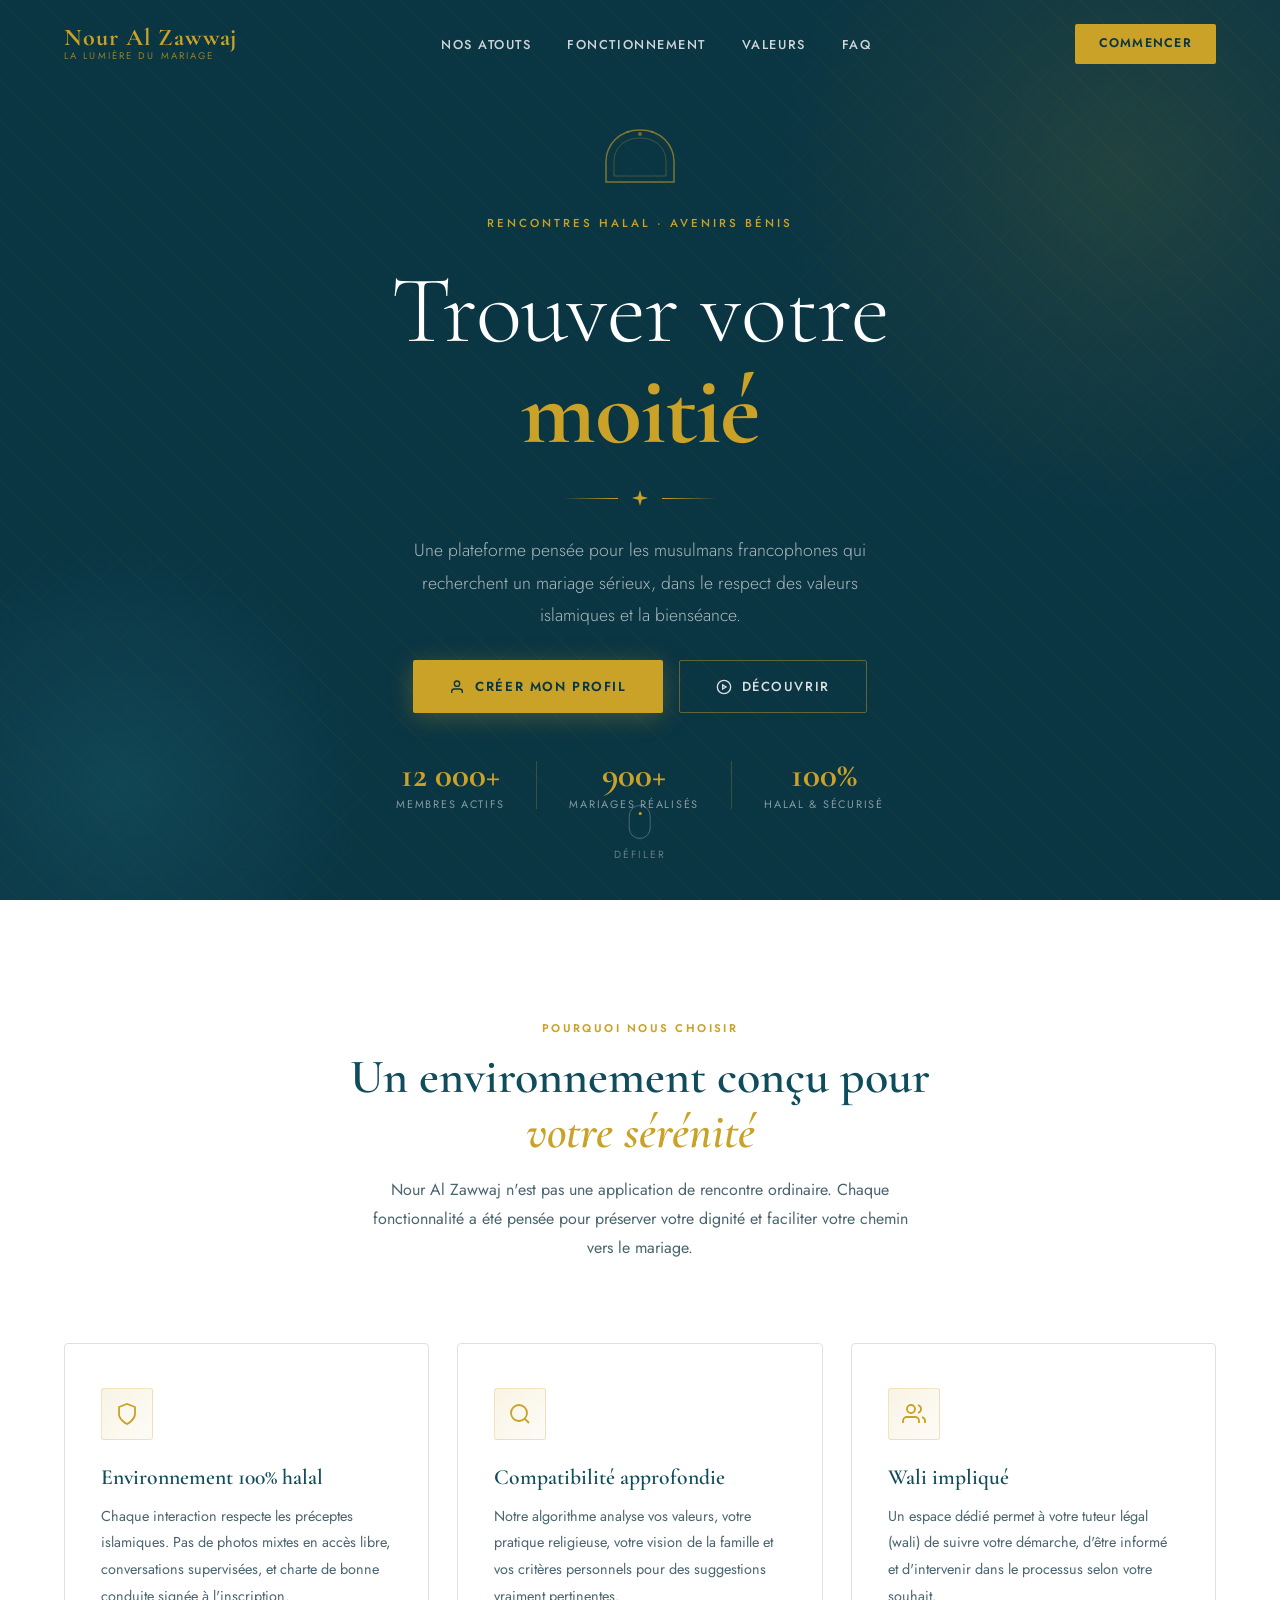
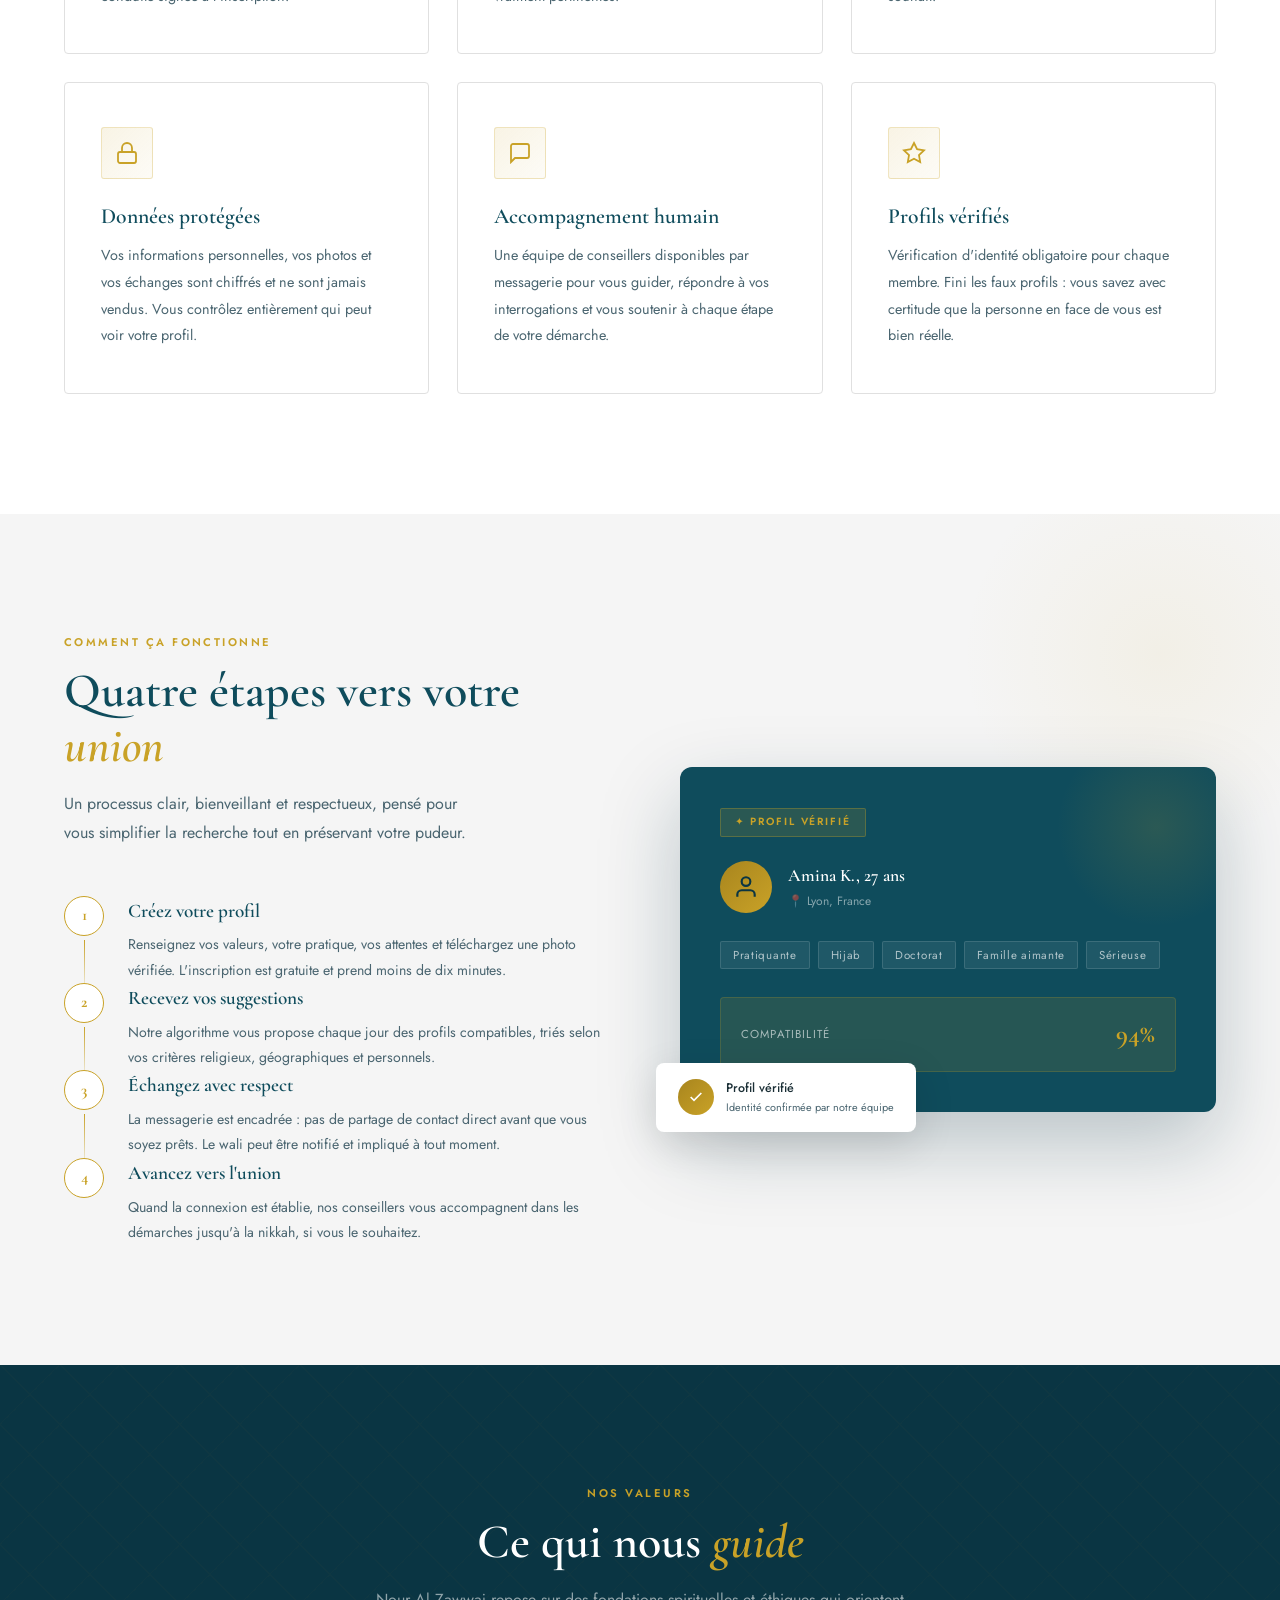
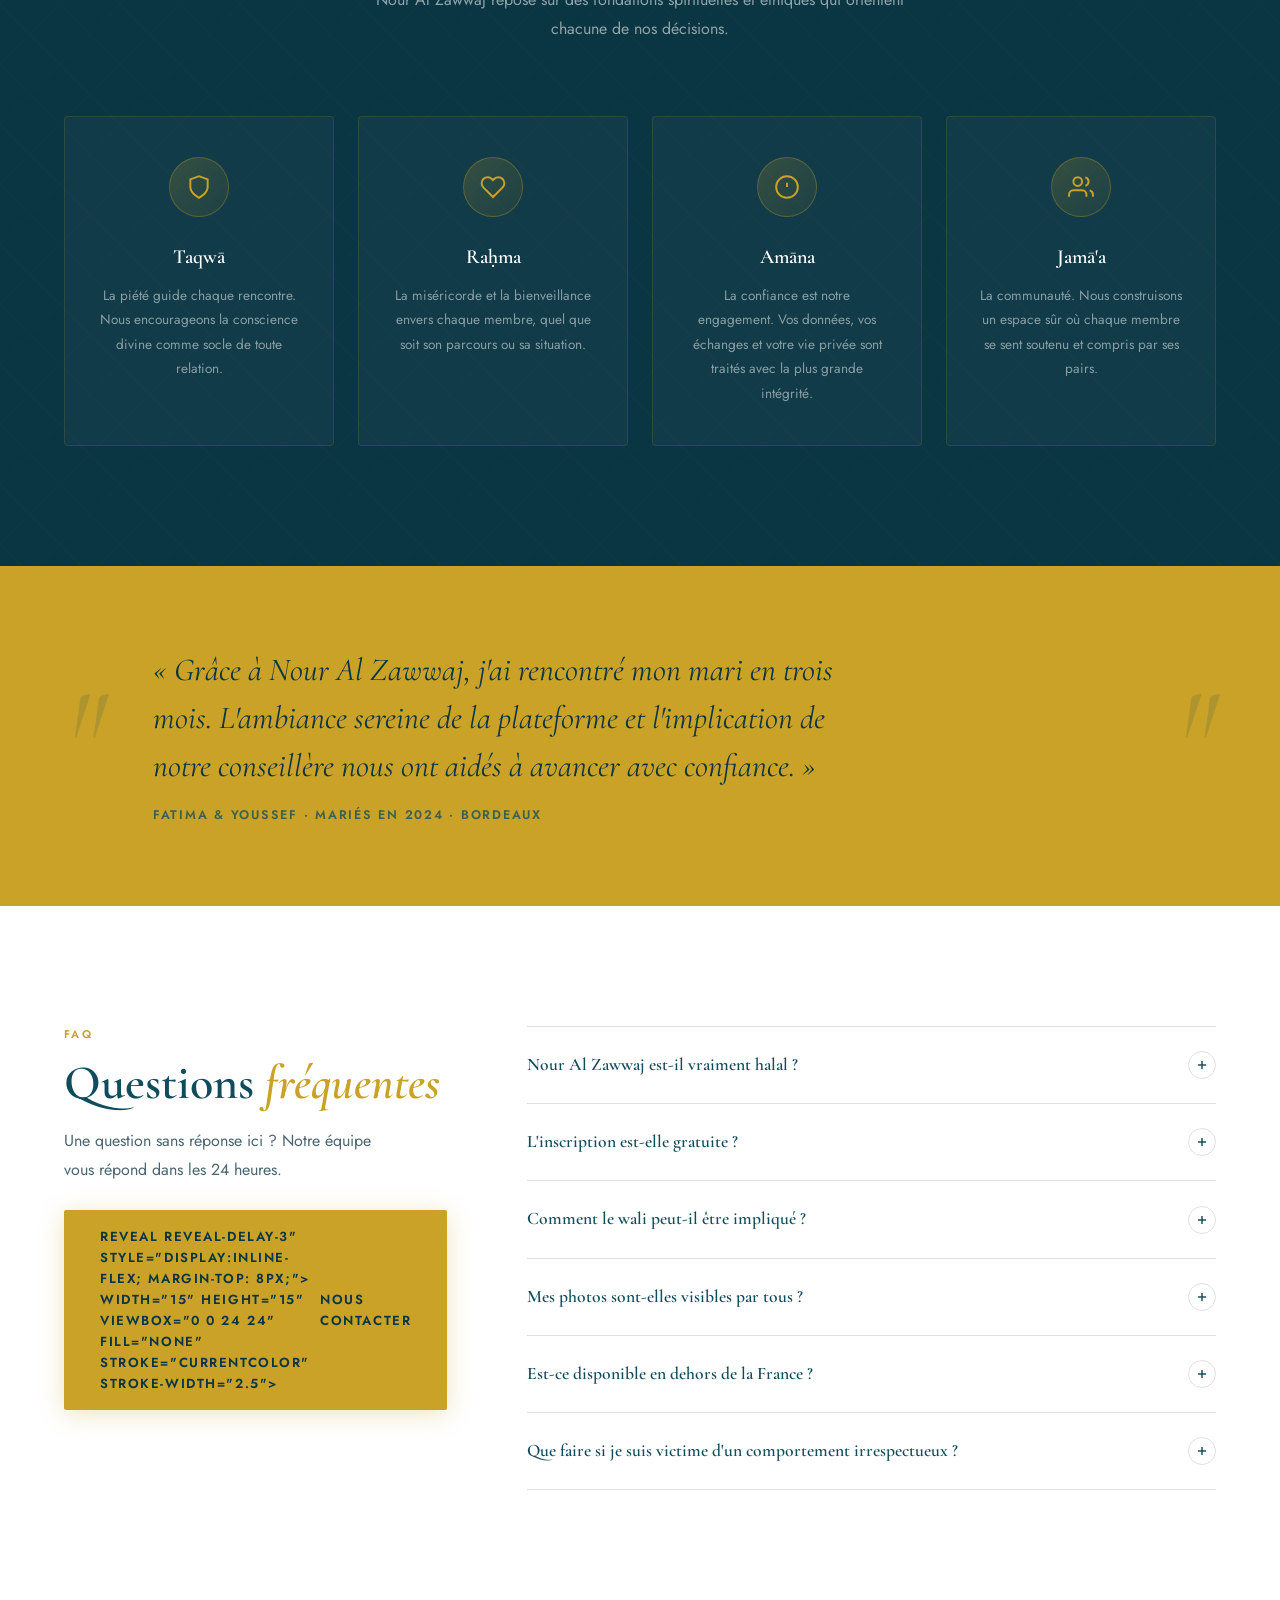
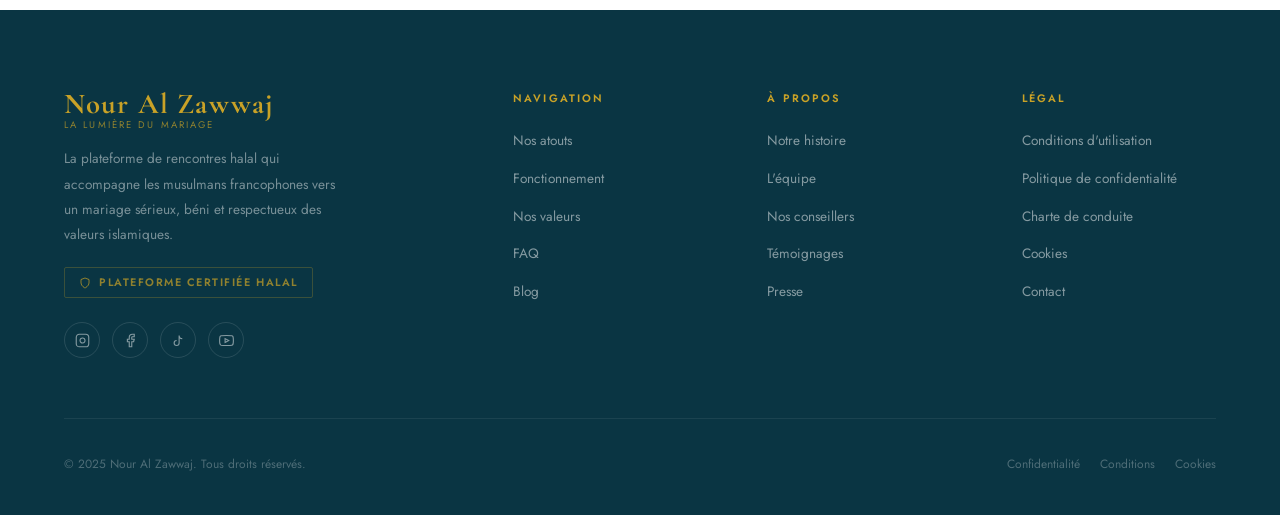
==== commit 40fd0332: "Fix SVG element in contact button link" ====
--- a/index.html
+++ b/index.html
@@ -1408,7 +1408,7 @@
         <p class="section-sub reveal reveal-delay-2">Une question sans réponse ici ? Notre équipe vous répond dans les 24 heures.</p>
         <br/>
         <a href="connexion.html" class="btn-primary"> reveal reveal-delay-3" style="display:inline-flex; margin-top: 8px;">
-          <svg width="15" height="15" viewBox="0 0 24 24" fill="none" stroke="currentColor" stroke-width="2.5"><path d="M21 15a2 2 0 0 1-2 2H7l-4 4V5a2 2 0 0 1 2-2h14a2 2 0 0 1 2 2z"/></svg>
+          width="15" height="15" viewBox="0 0 24 24" fill="none" stroke="currentColor" stroke-width="2.5"><path d="M21 15a2 2 0 0 1-2 2H7l-4 4V5a2 2 0 0 1 2-2h14a2 2 0 0 1 2 2z"/></svg>
           Nous contacter
         </a>
       </div>
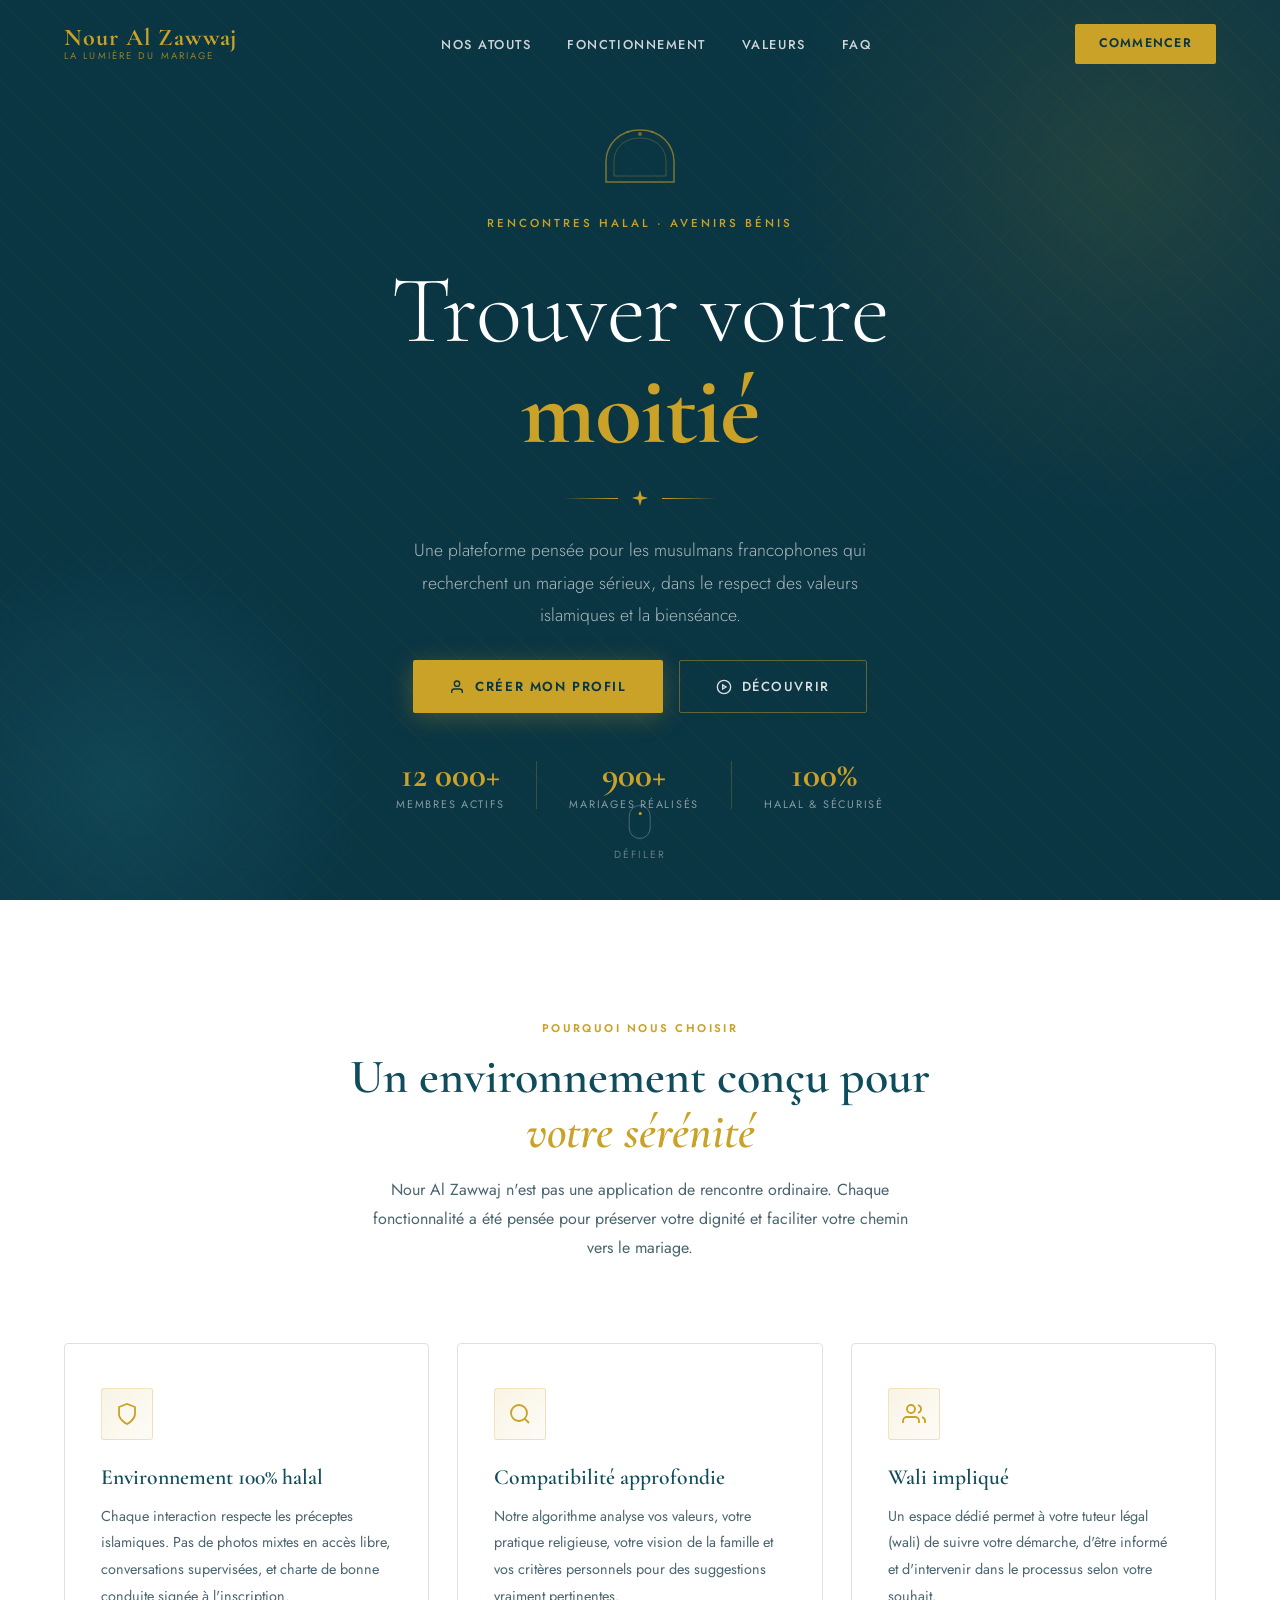
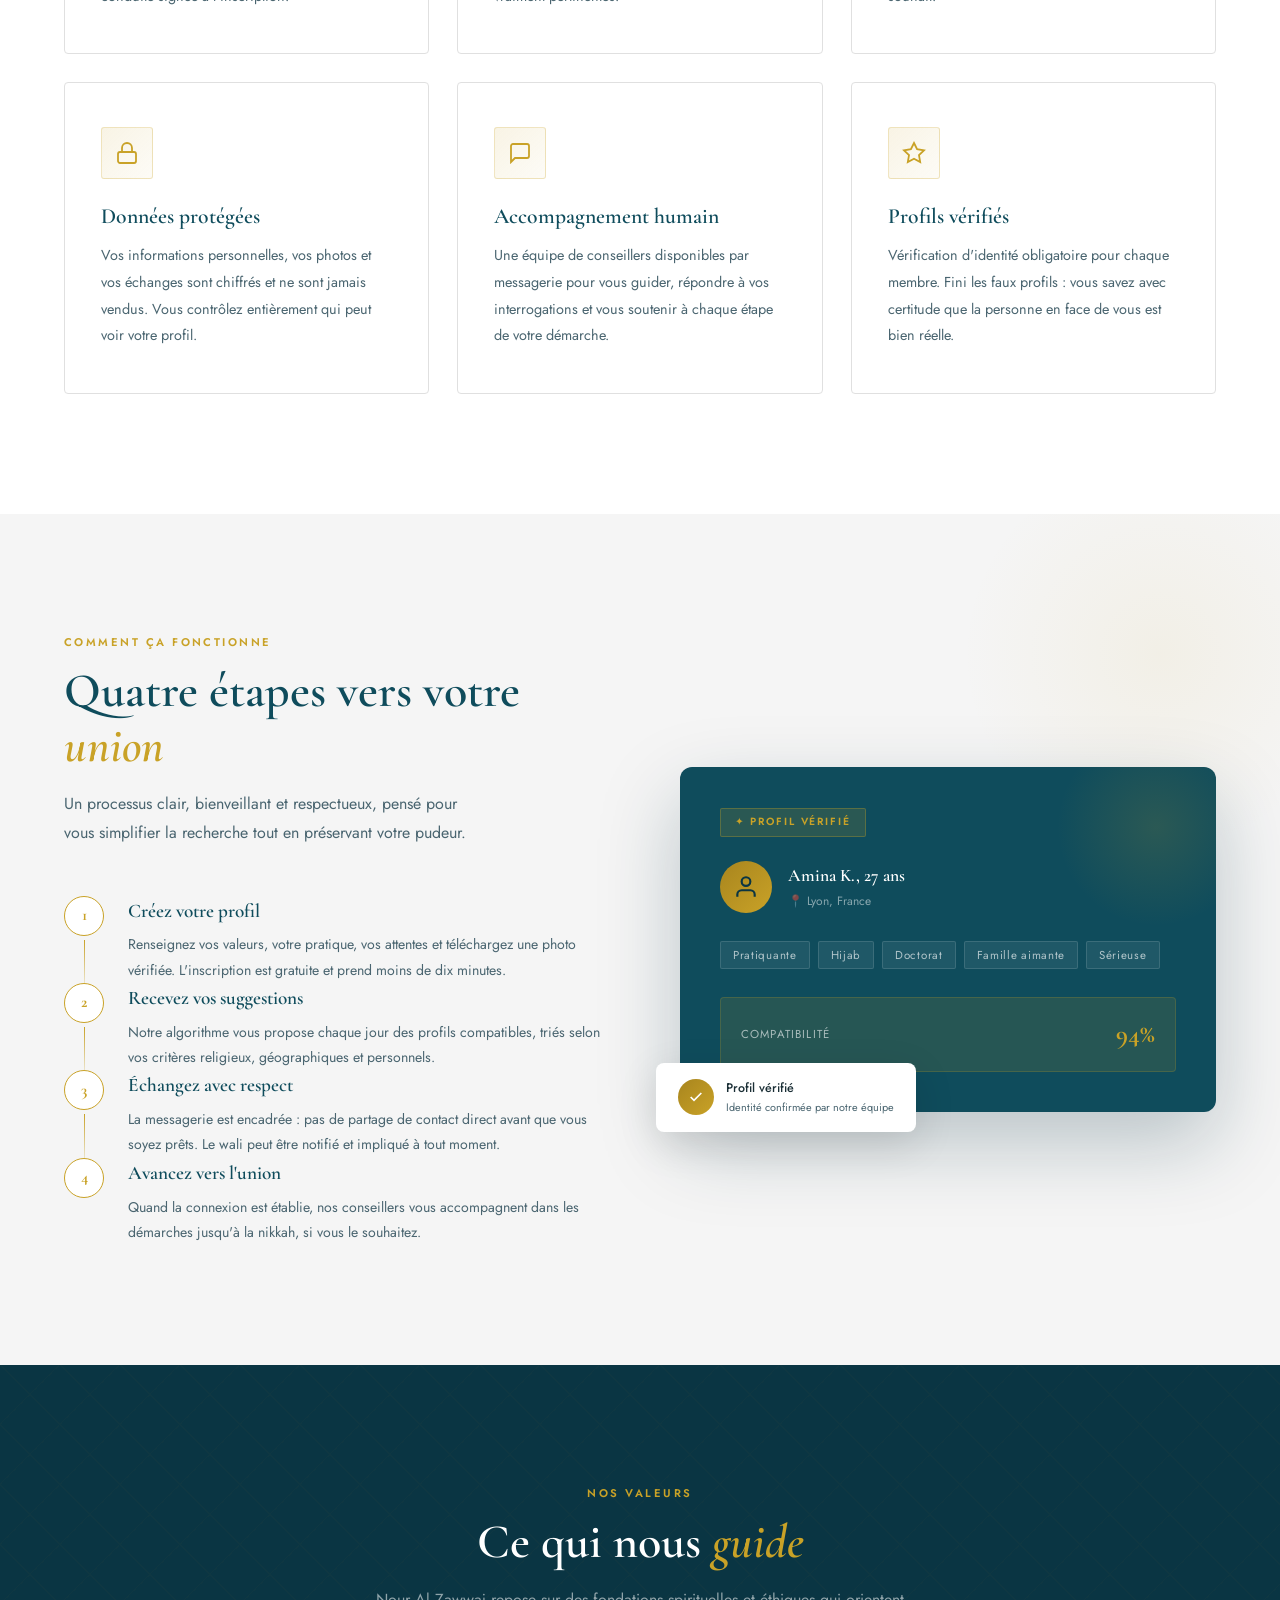
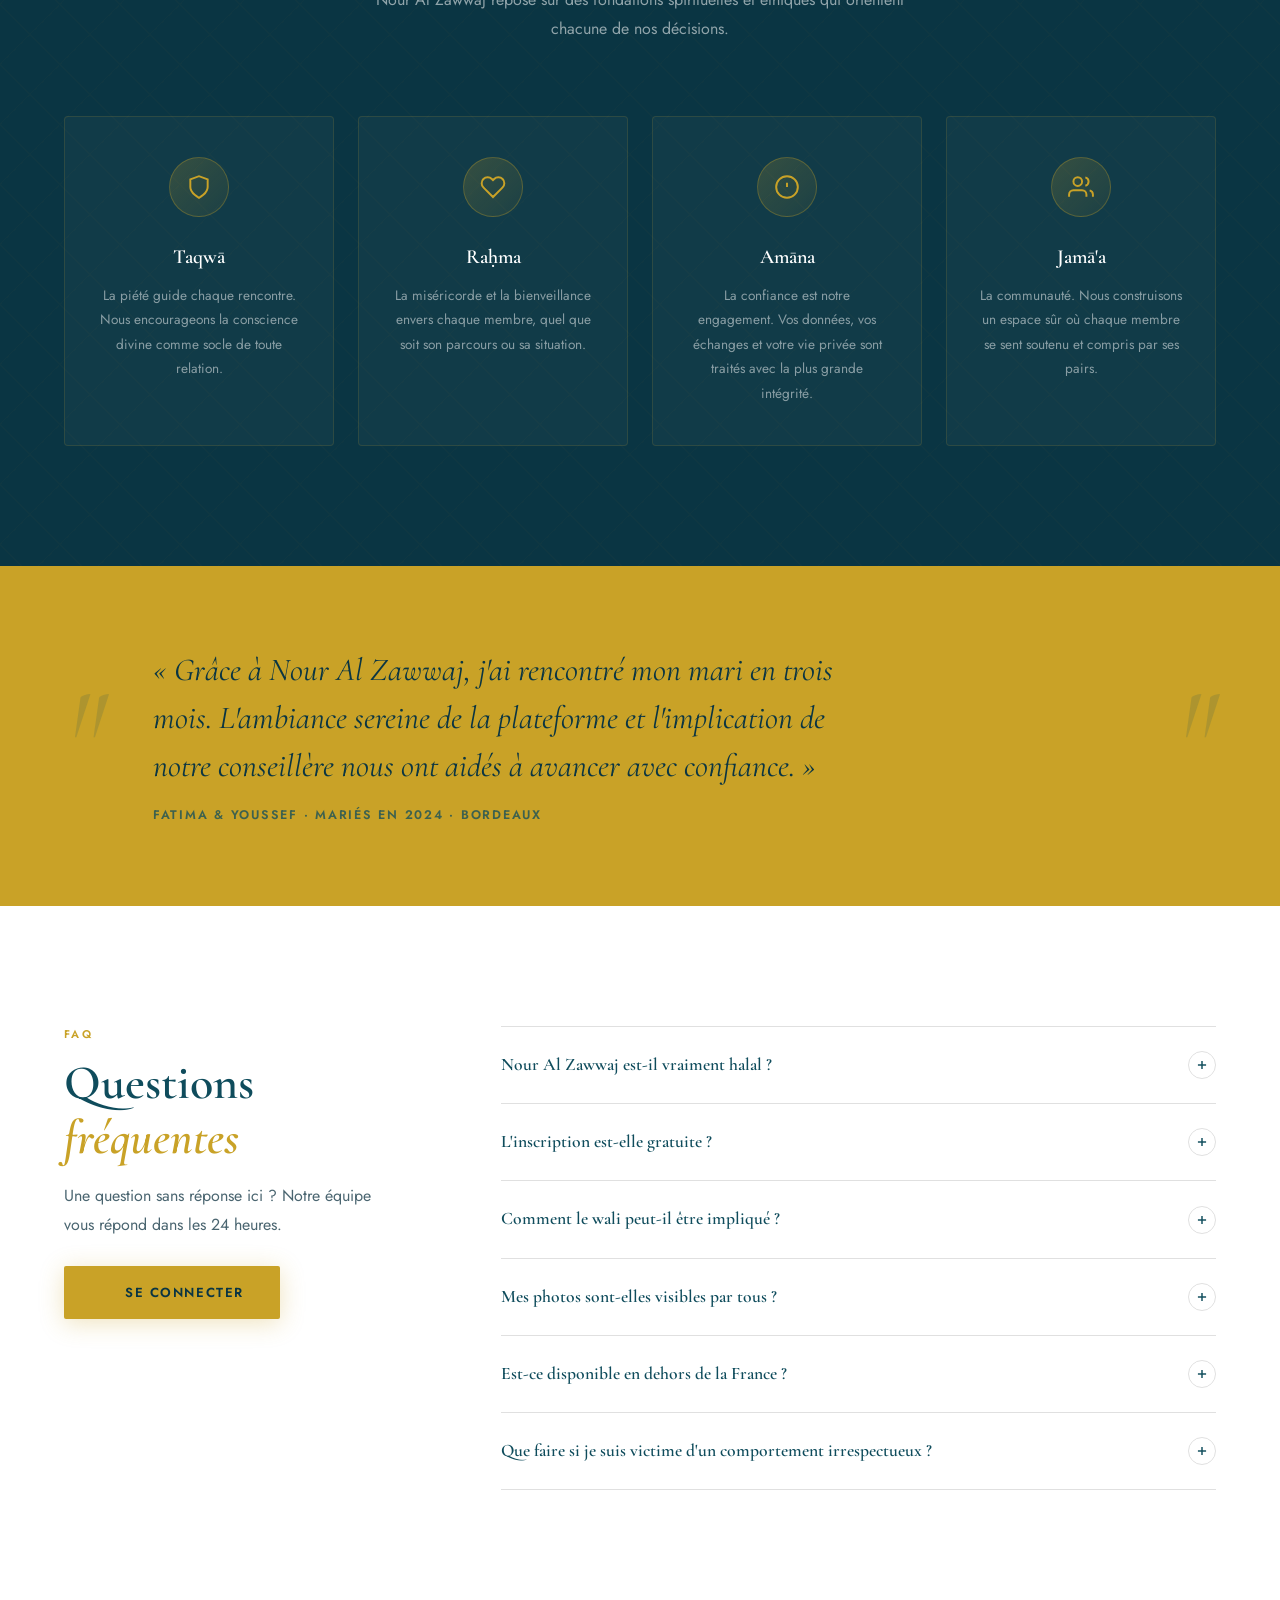
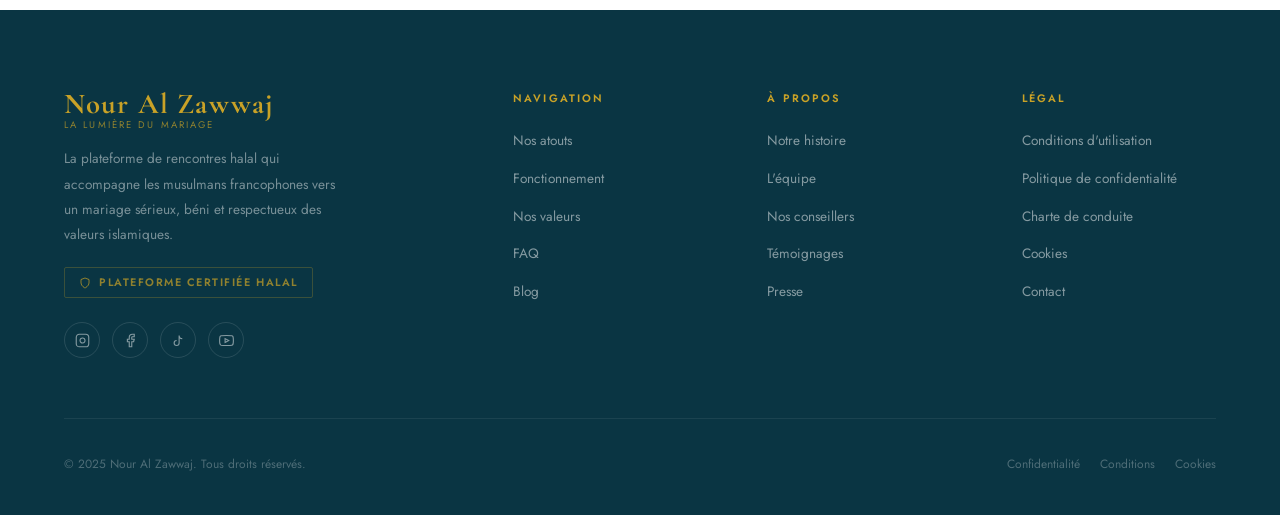
==== commit 08fcd1cf: "Update contact link and button text in index.html" ====
--- a/index.html
+++ b/index.html
@@ -1407,10 +1407,14 @@
         <h2 class="section-title reveal reveal-delay-1">Questions <em>fréquentes</em></h2>
         <p class="section-sub reveal reveal-delay-2">Une question sans réponse ici ? Notre équipe vous répond dans les 24 heures.</p>
         <br/>
-        <a href="connexion.html" class="btn-primary"> reveal reveal-delay-3" style="display:inline-flex; margin-top: 8px;">
-          width="15" height="15" viewBox="0 0 24 24" fill="none" stroke="currentColor" stroke-width="2.5"><path d="M21 15a2 2 0 0 1-2 2H7l-4 4V5a2 2 0 0 1 2-2h14a2 2 0 0 1 2 2z"/></svg>
-          Nous contacter
-        </a>
+        <a href="connexion.html" class="btn-primary">
+
+    <svg width="15" height="15" viewBox="0 0 24 24">
+    </svg>
+
+    Se connecter
+
+</a>
       </div>
 
       <div class="faq-list">
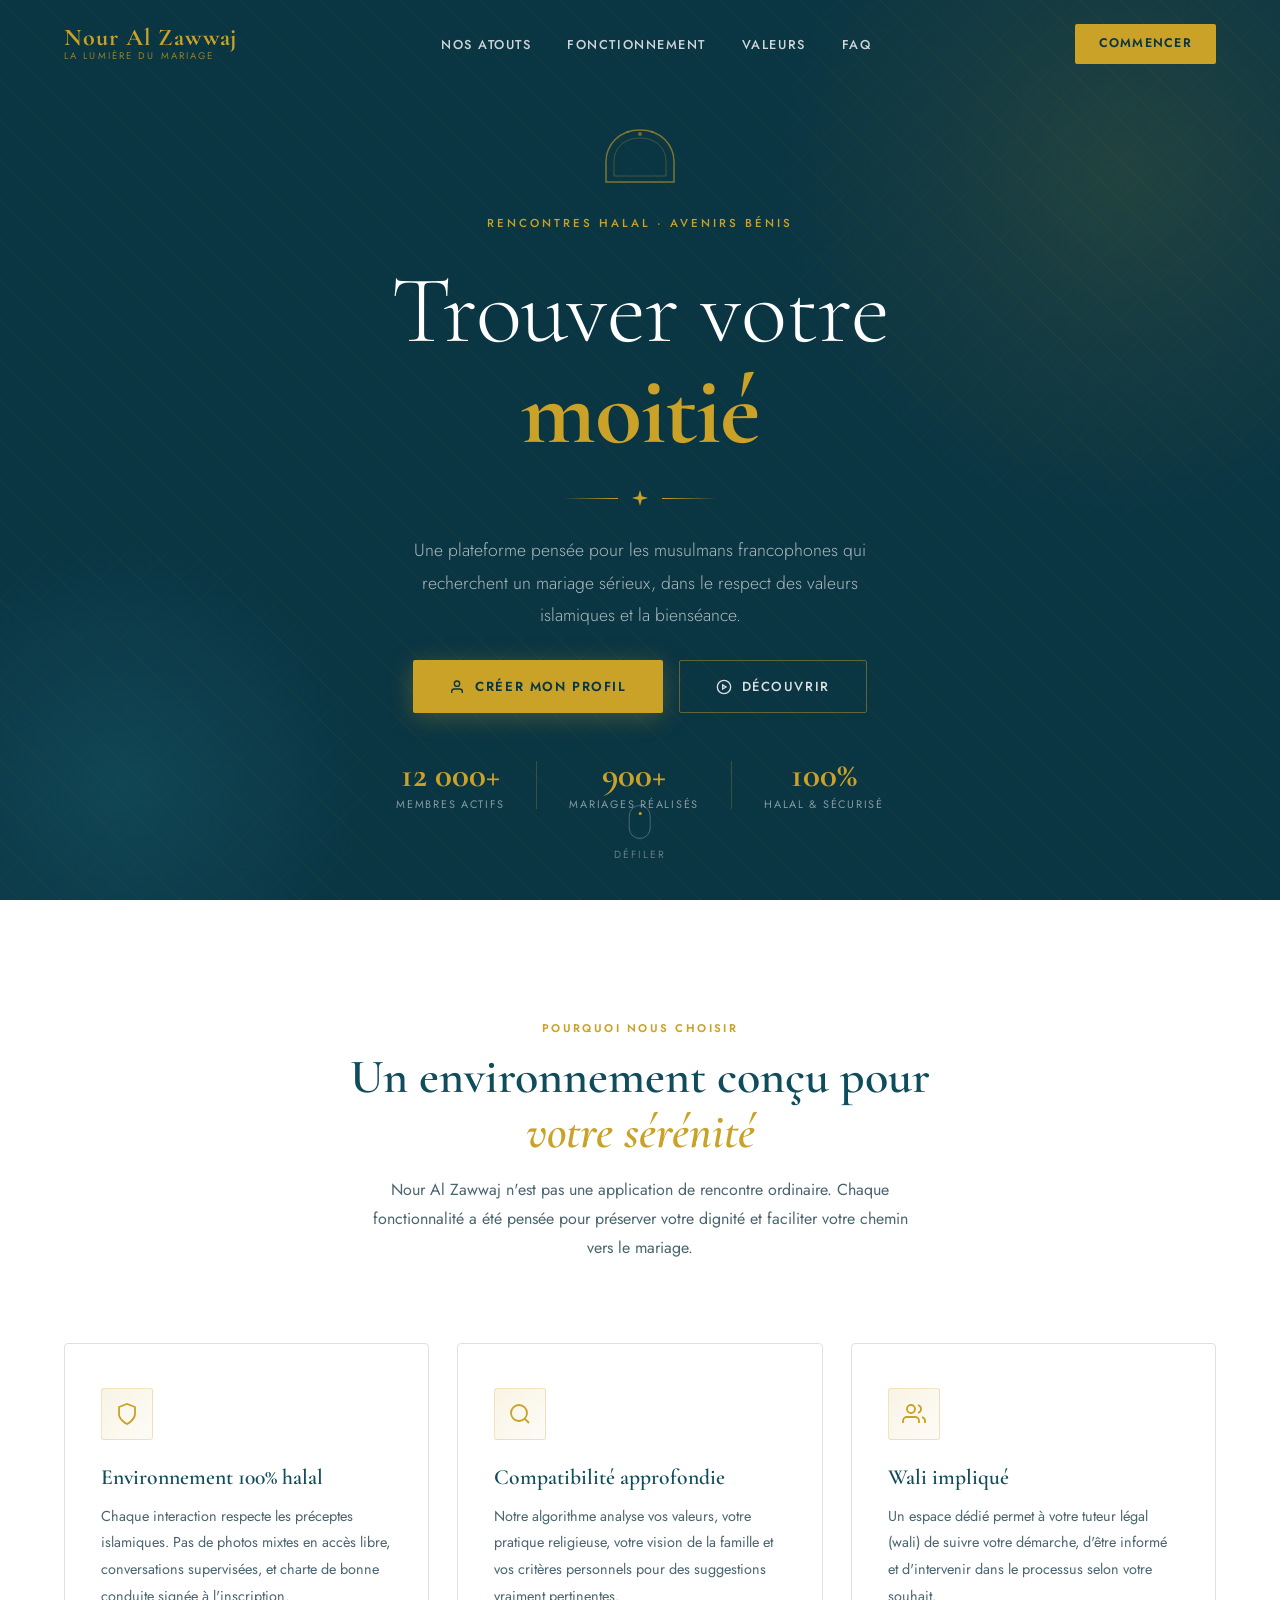
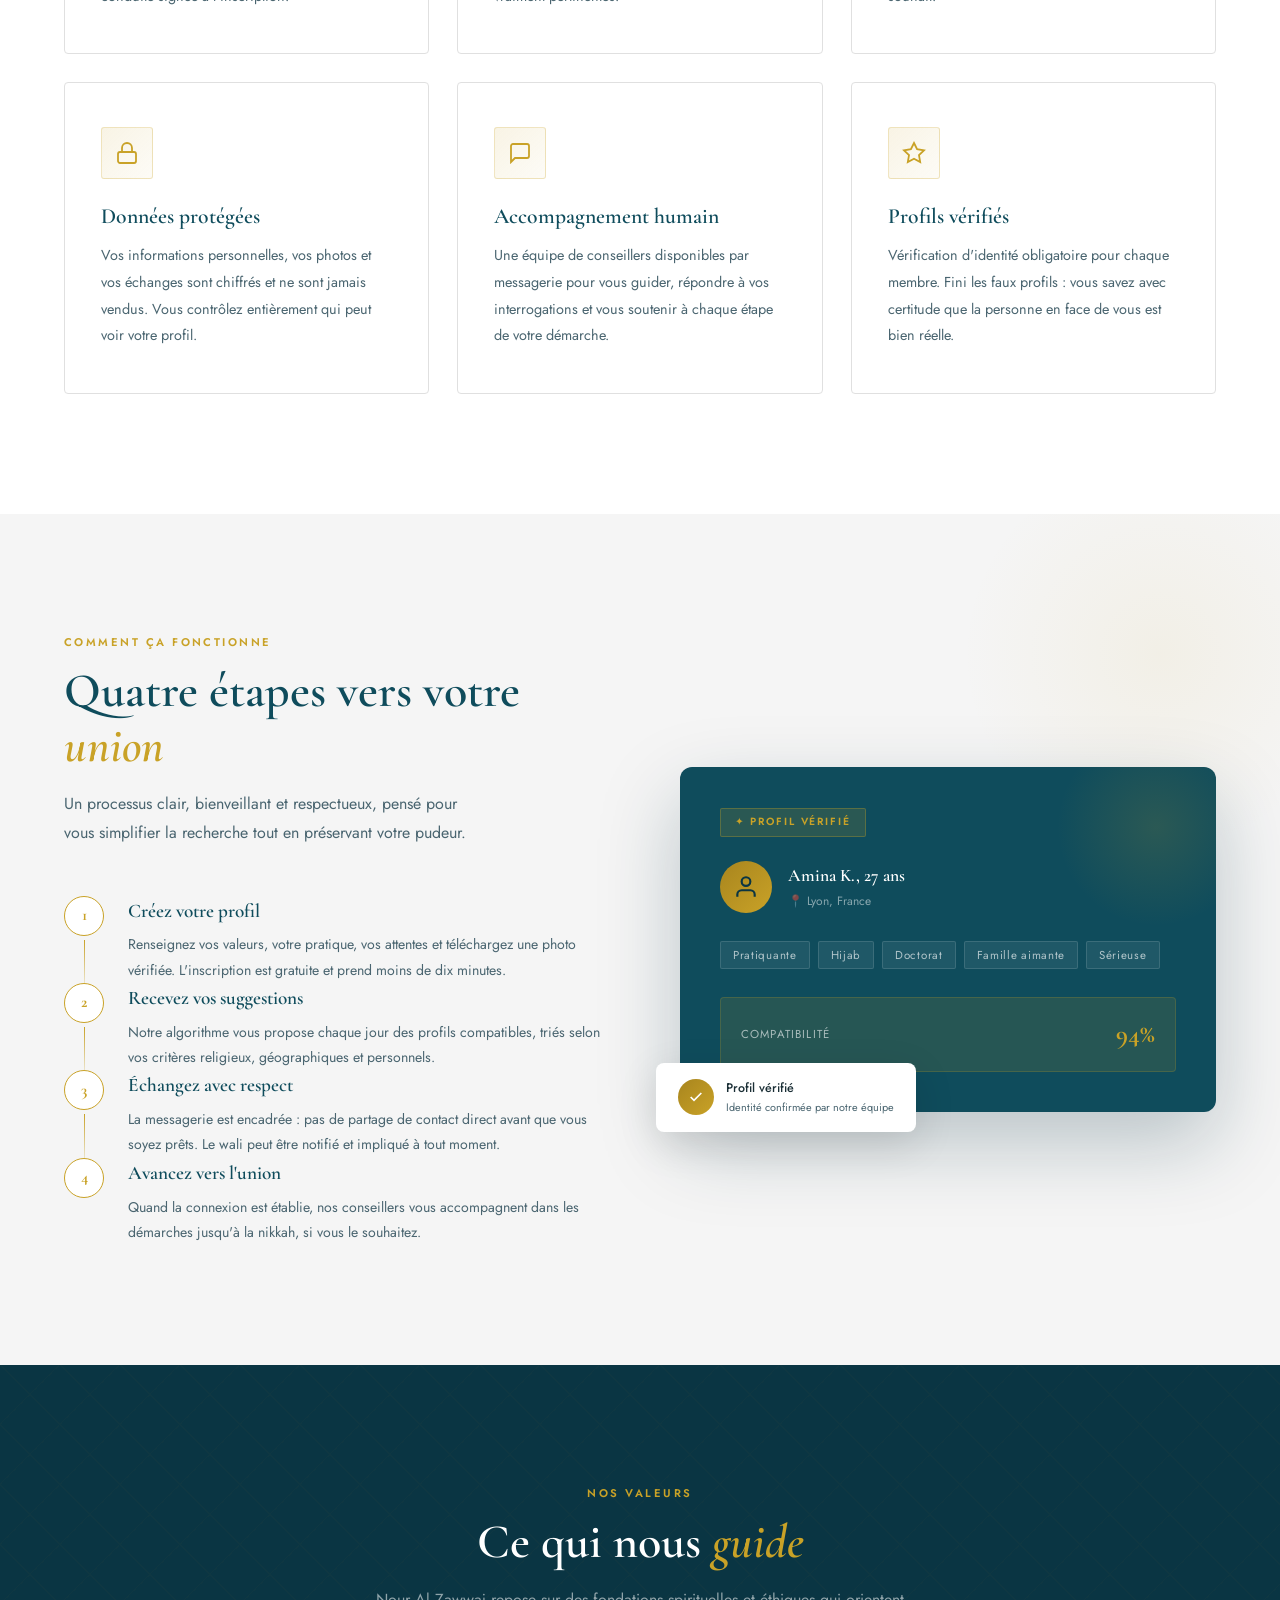
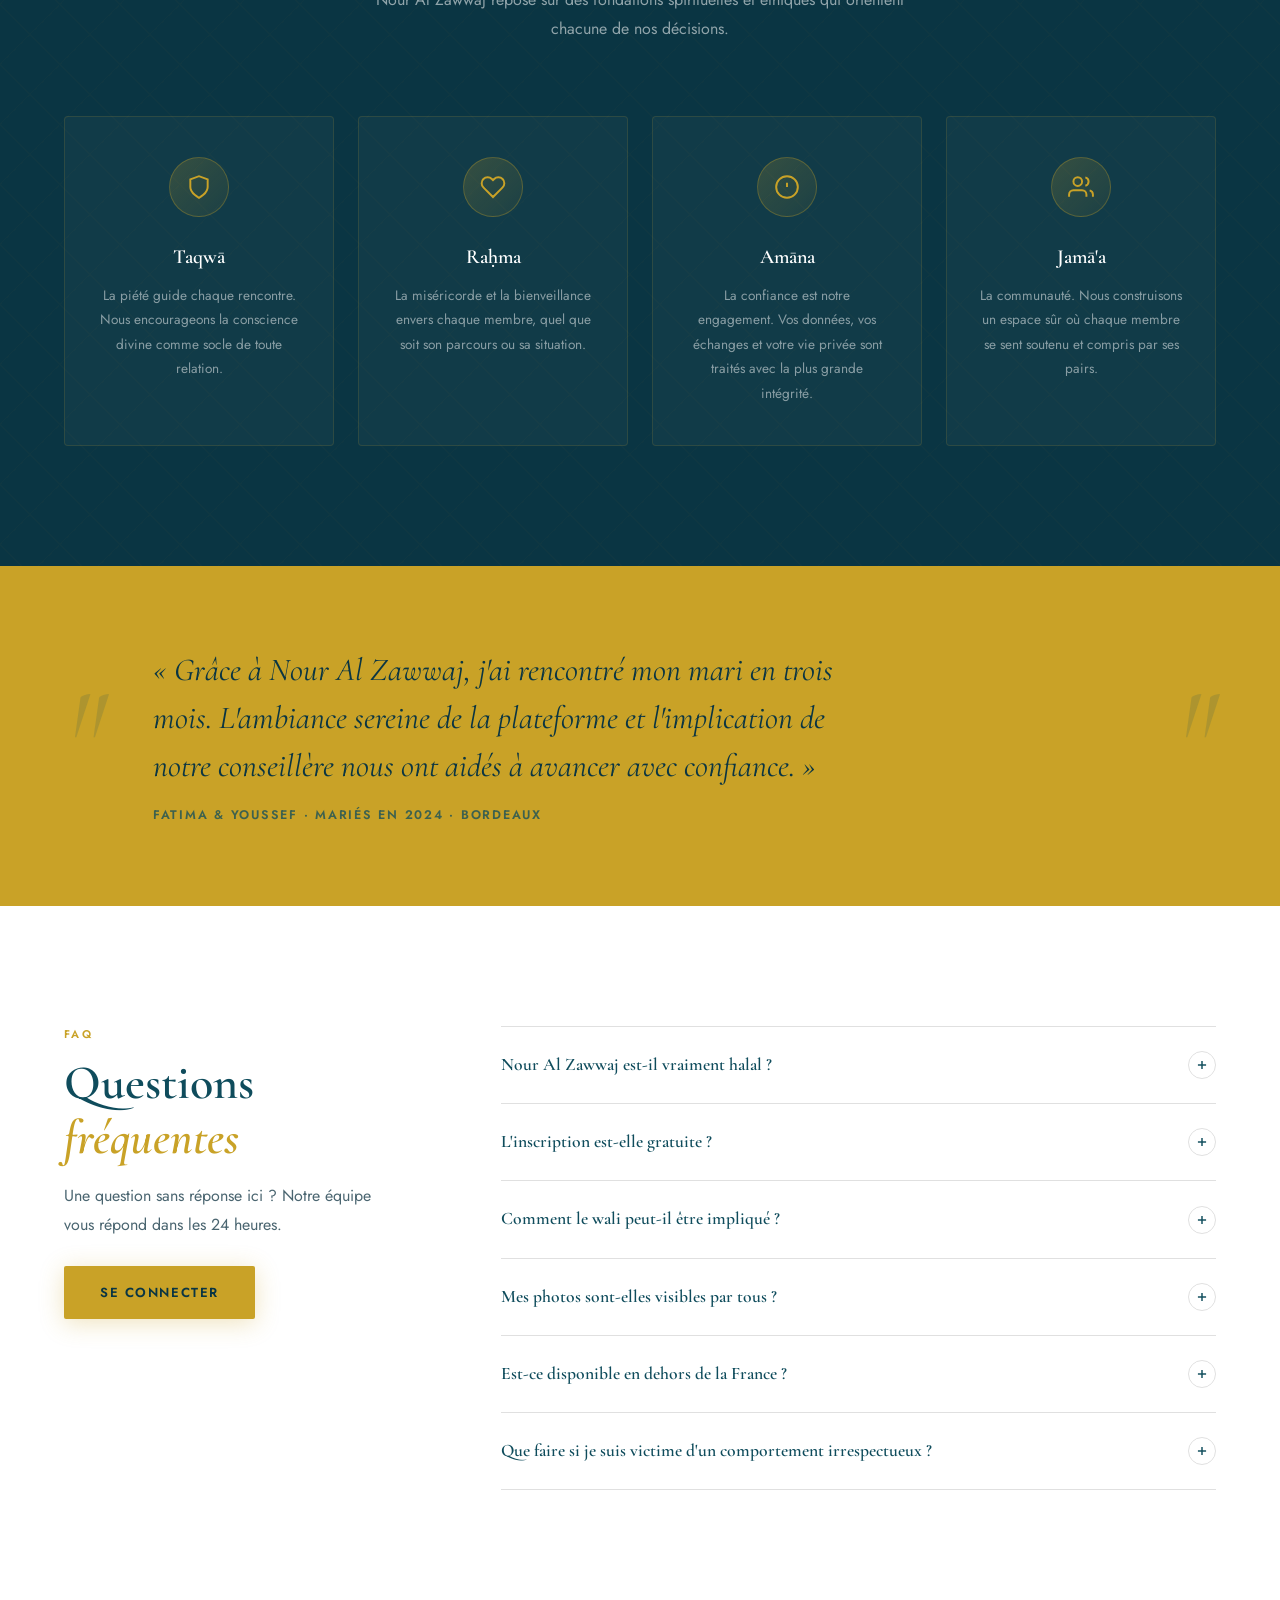
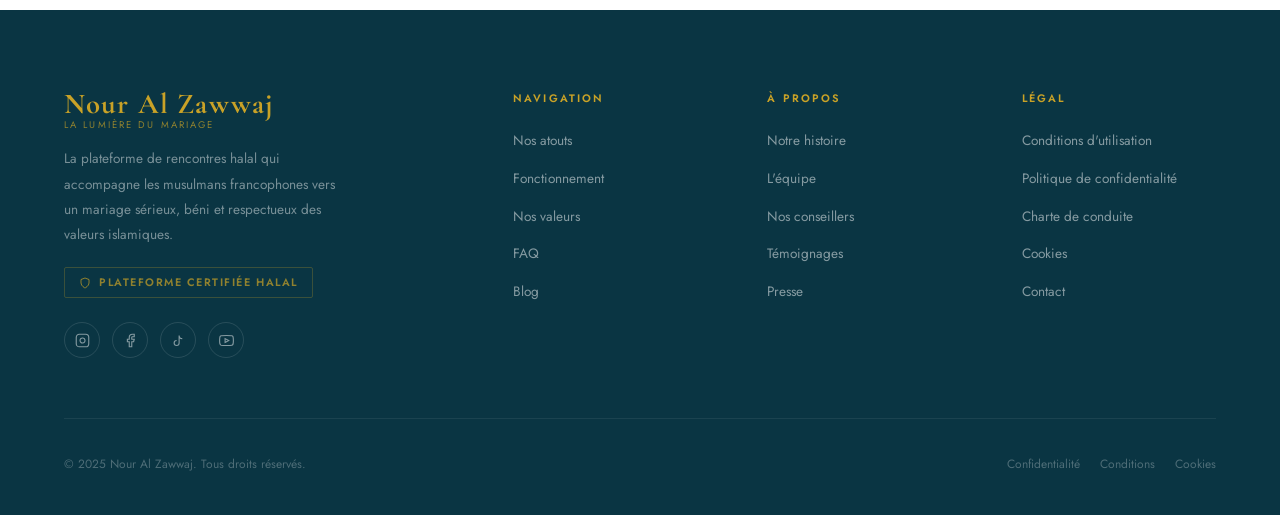
==== commit fdc2421a: "Fix button HTML structure for login link" ====
--- a/index.html
+++ b/index.html
@@ -1407,12 +1407,9 @@
         <h2 class="section-title reveal reveal-delay-1">Questions <em>fréquentes</em></h2>
         <p class="section-sub reveal reveal-delay-2">Une question sans réponse ici ? Notre équipe vous répond dans les 24 heures.</p>
         <br/>
-        <a href="connexion.html" class="btn-primary">
-
-    <svg width="15" height="15" viewBox="0 0 24 24">
-    </svg>
-
+       <a href="connexion.html" class="btn-primary">
     Se connecter
+</a>
 
 </a>
       </div>
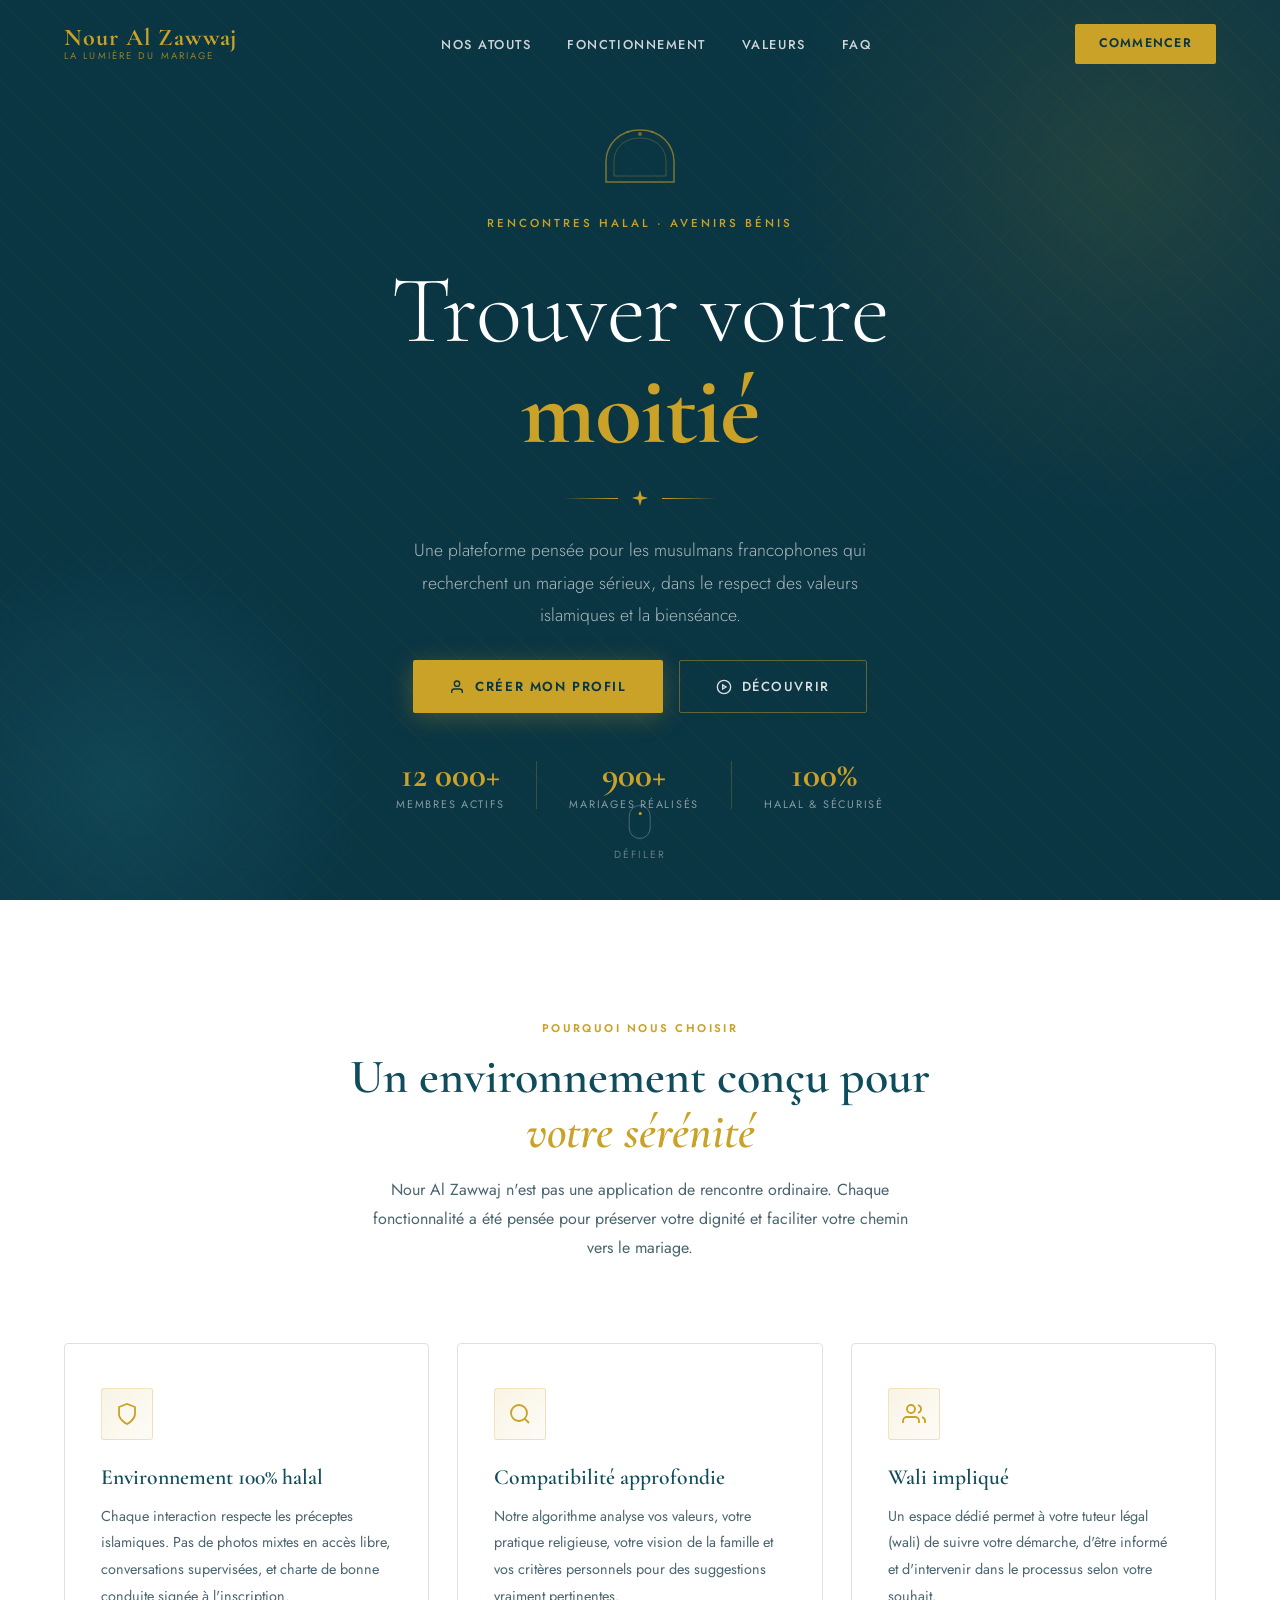
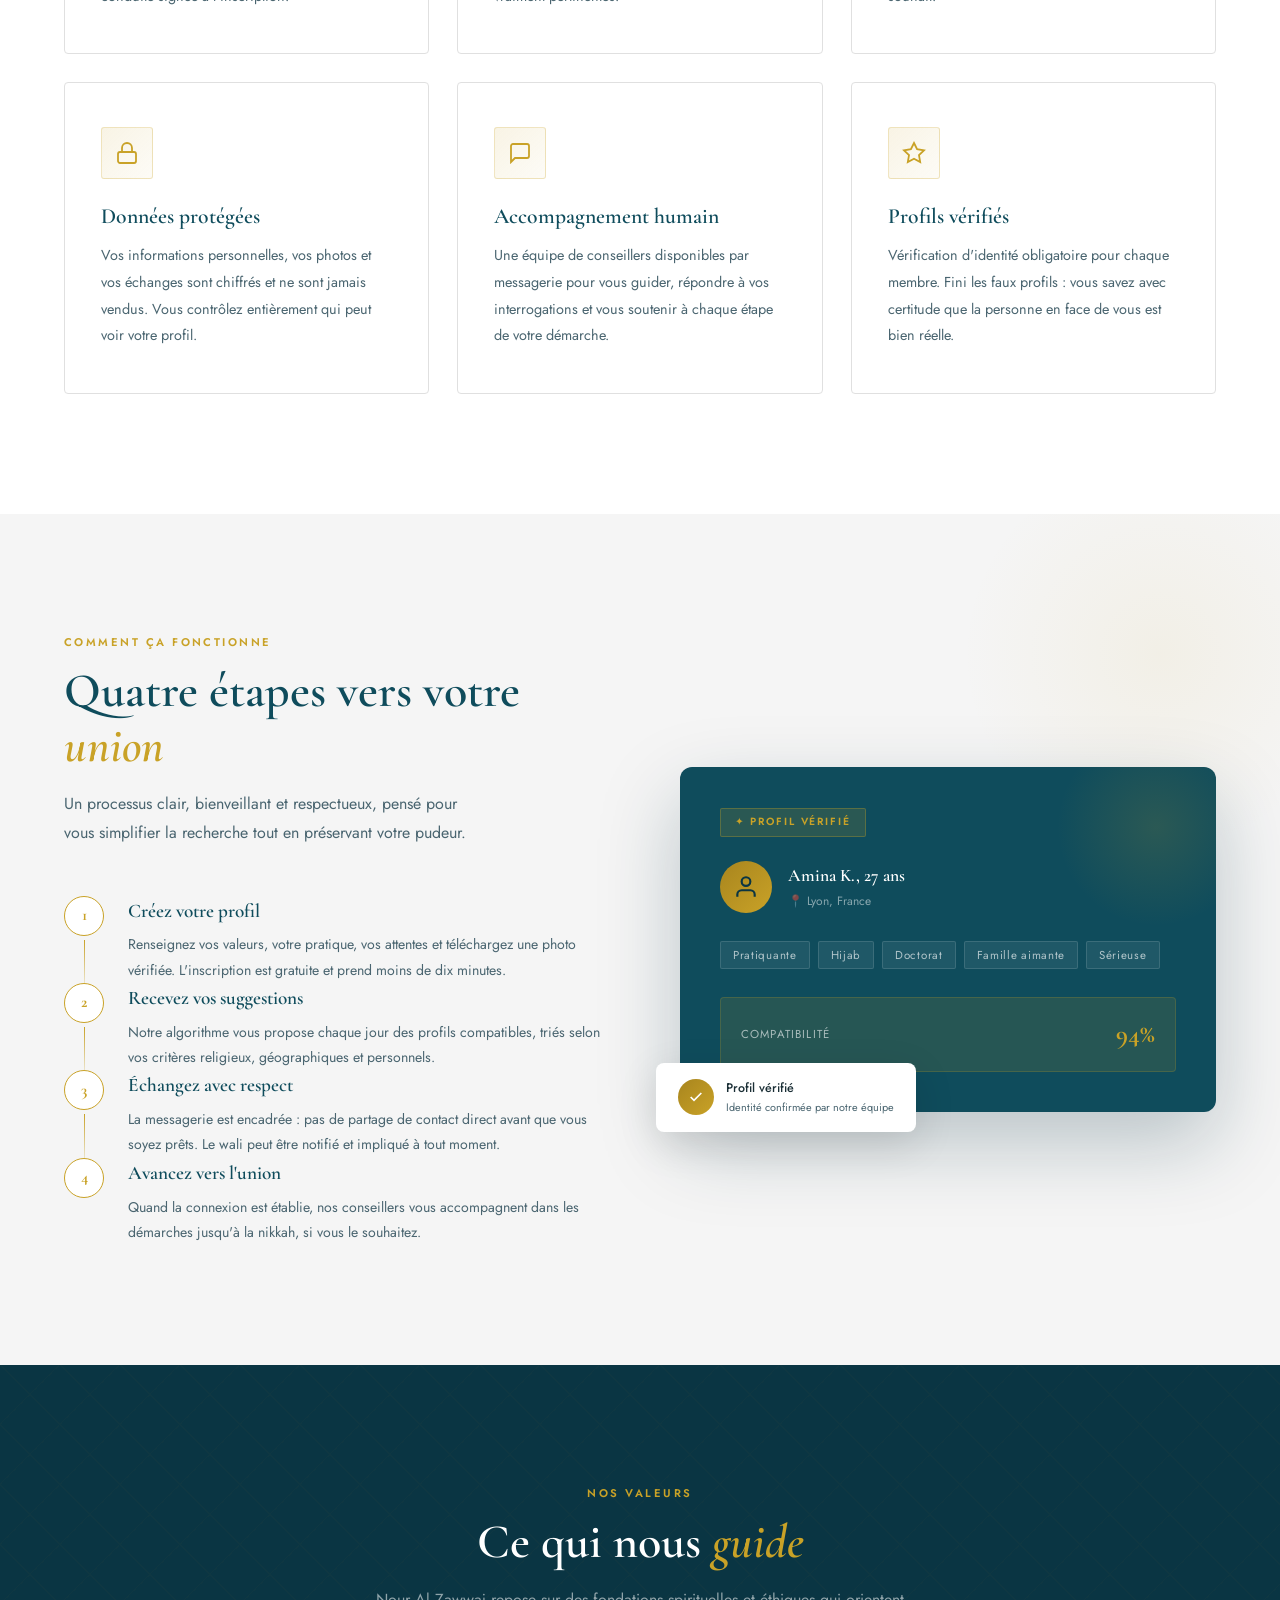
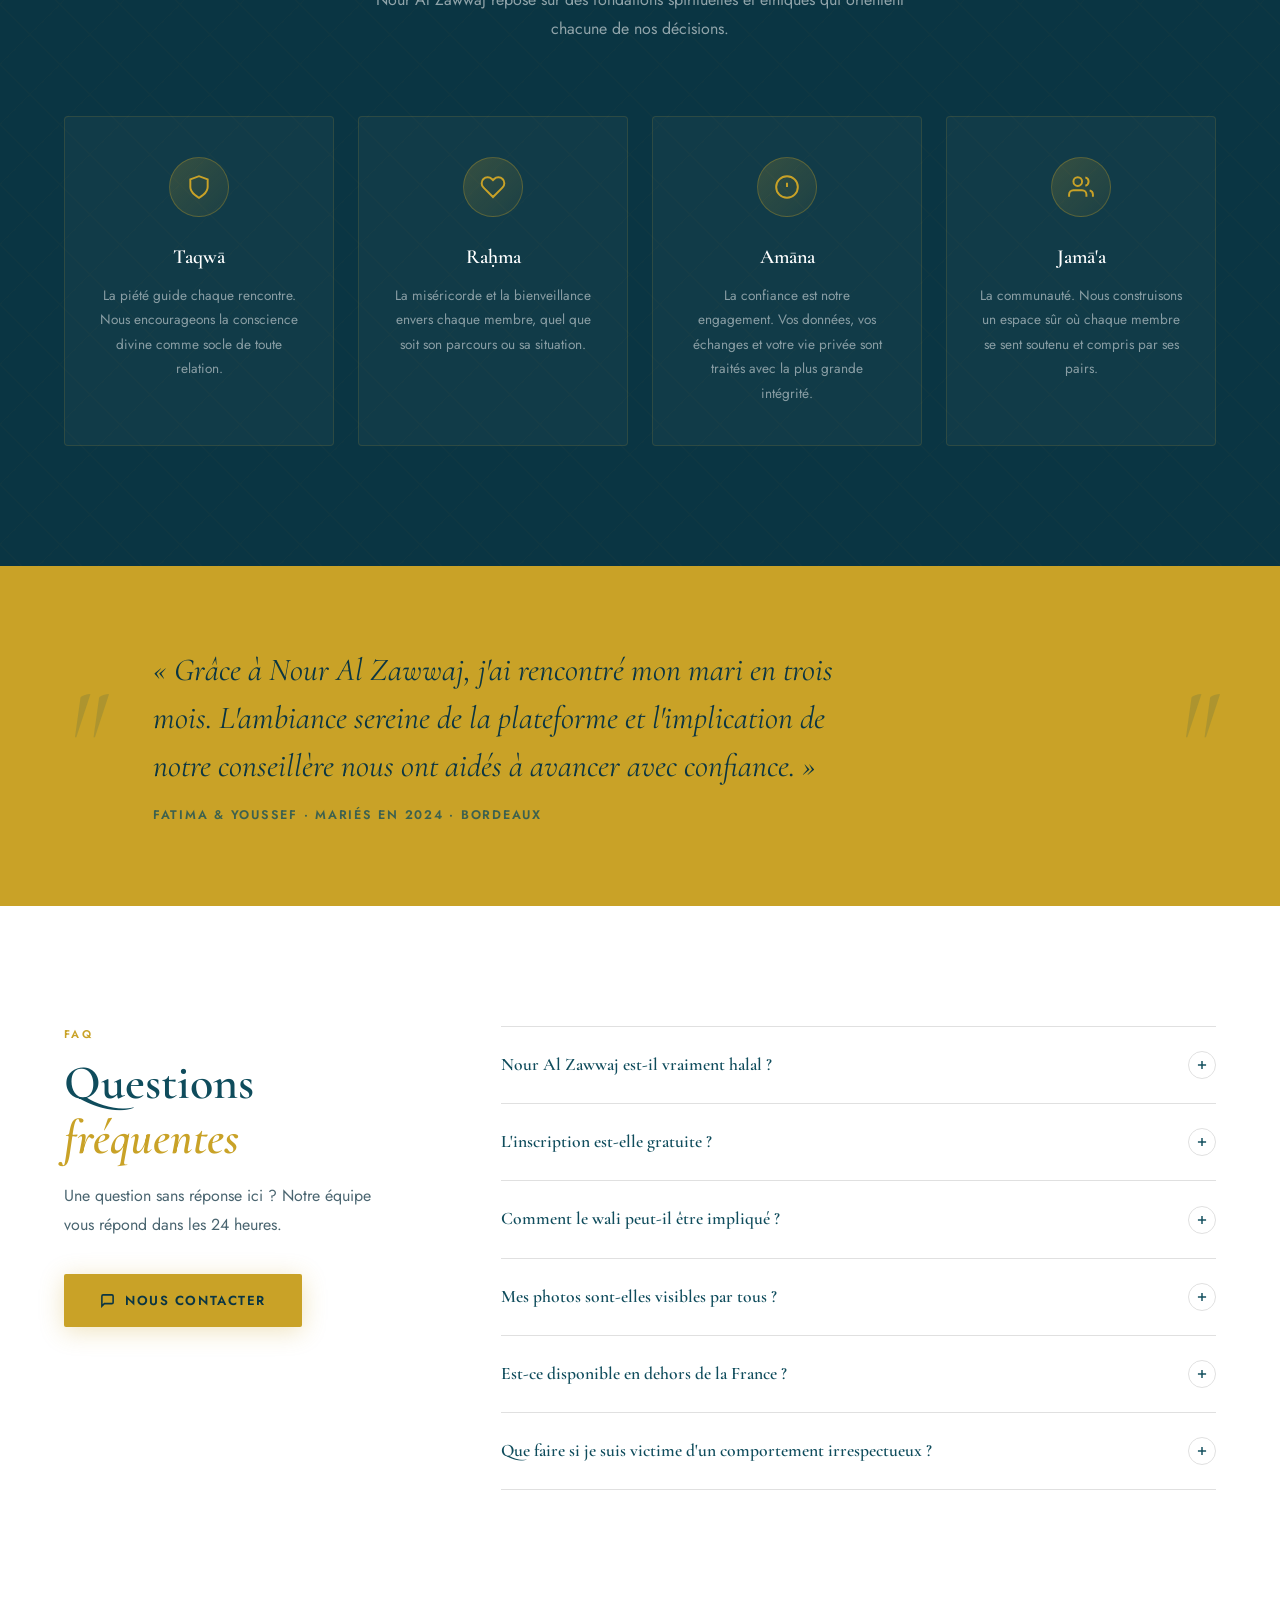
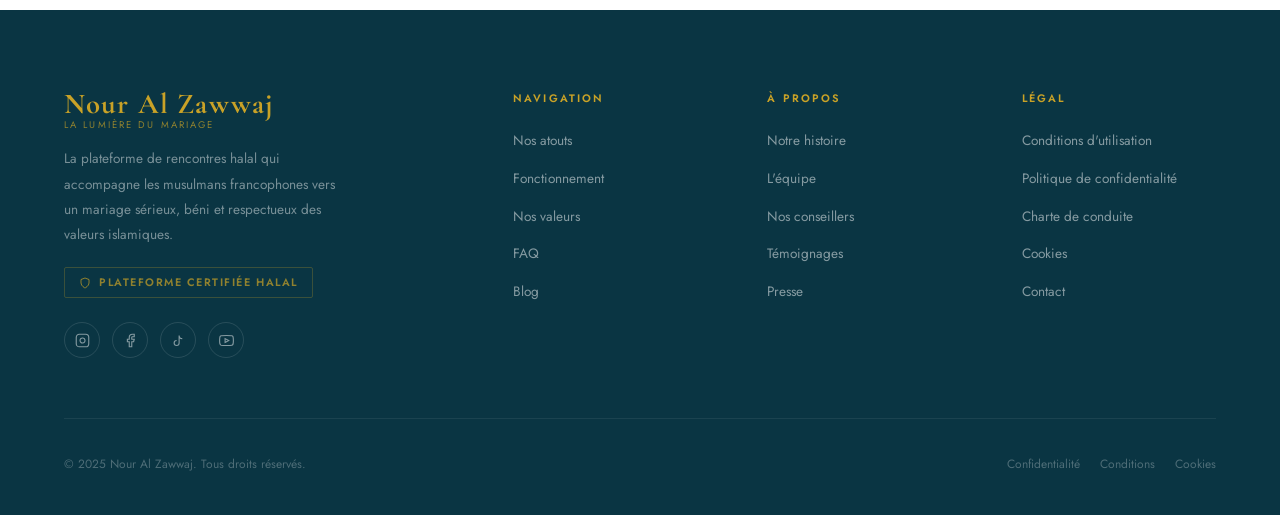
==== commit 59e4511c: "Enhance contact button with SVG icon Updated the contact button to include an SVG icon and adjusted " ====
--- a/index.html
+++ b/index.html
@@ -1406,11 +1406,11 @@
         <p class="section-label reveal">FAQ</p>
         <h2 class="section-title reveal reveal-delay-1">Questions <em>fréquentes</em></h2>
         <p class="section-sub reveal reveal-delay-2">Une question sans réponse ici ? Notre équipe vous répond dans les 24 heures.</p>
-        <br/>
-       <a href="connexion.html" class="btn-primary">
-    Se connecter
-</a>
-
+        <br/><a href="connexion.html" class="btn-primary reveal reveal-delay-3" style="display:inline-flex; margin-top: 8px;">
+  <svg width="15" height="15" viewBox="0 0 24 24" fill="none" stroke="currentColor" stroke-width="2.5">
+    <path d="M21 15a2 2 0 0 1-2 2H7l-4 4V5a2 2 0 0 1 2-2h14a2 2 0 0 1 2 2z"/>
+  </svg>
+  Nous contacter
 </a>
       </div>
 
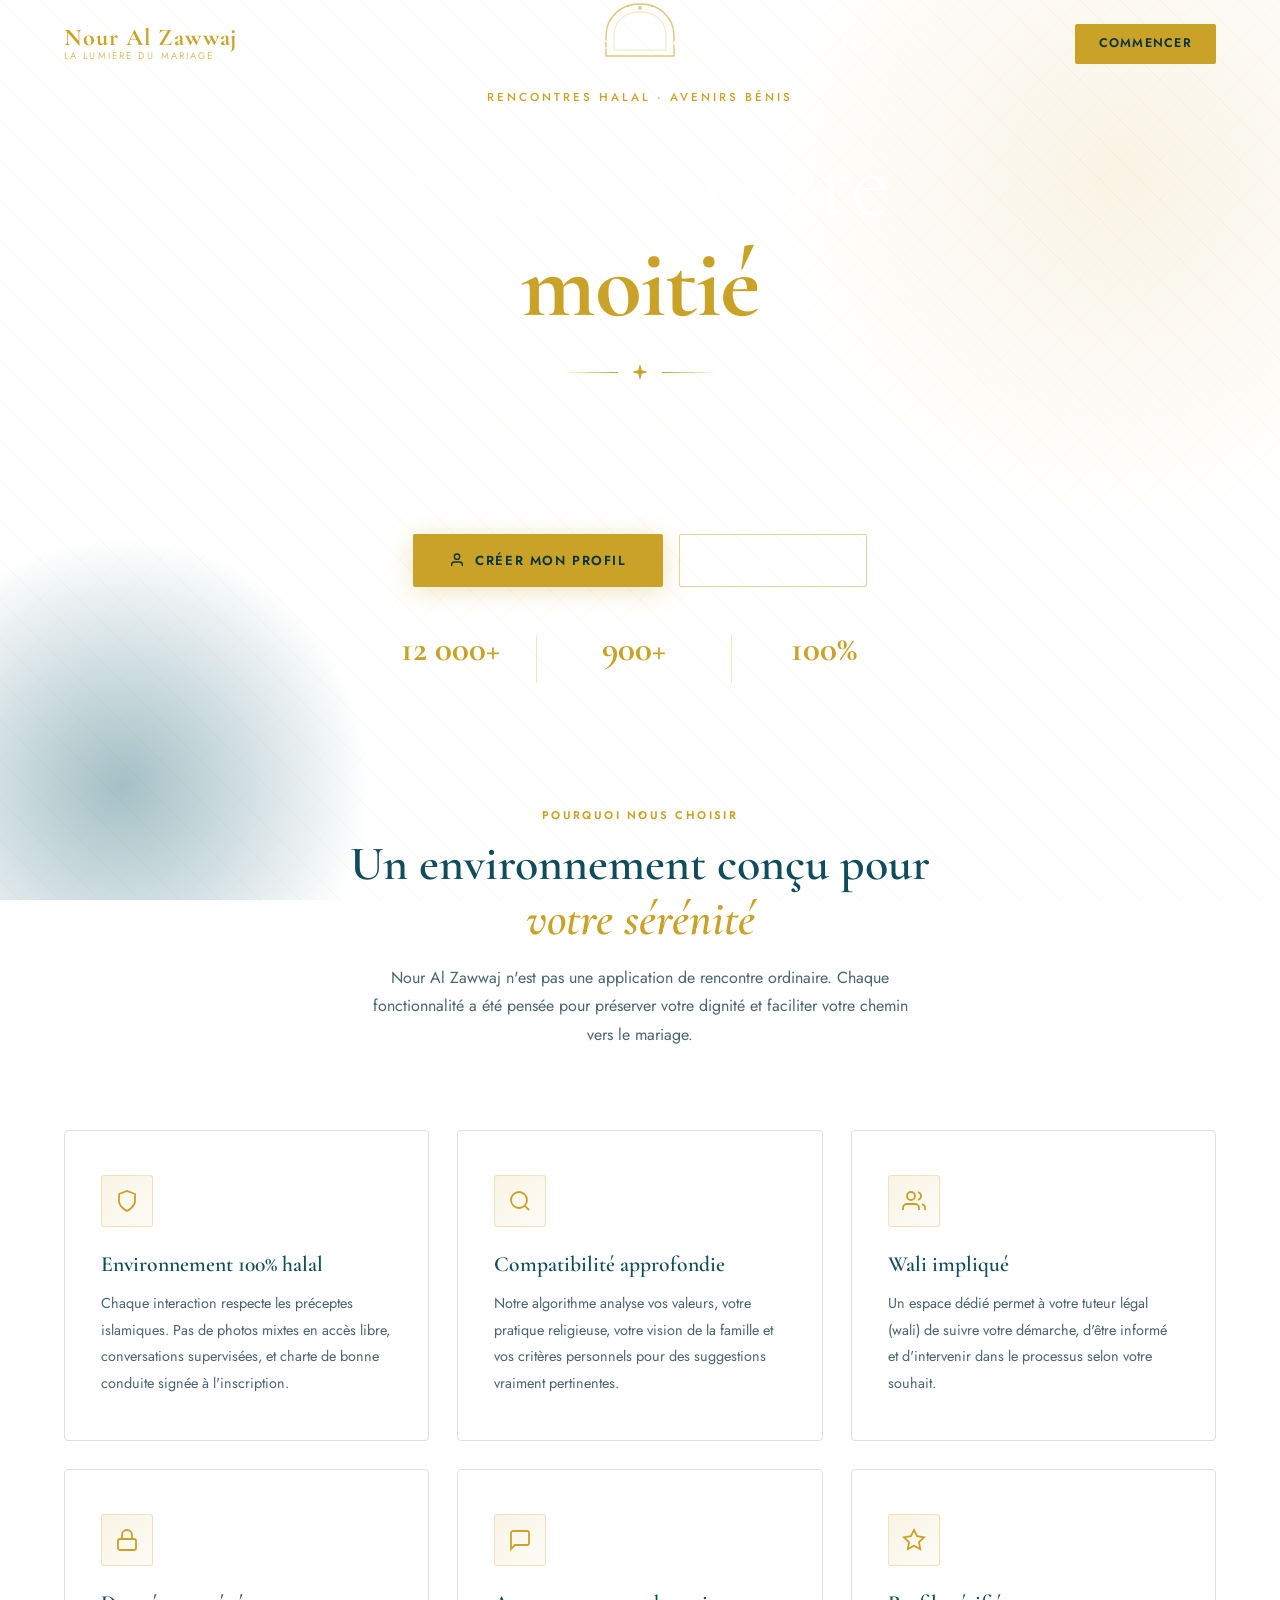
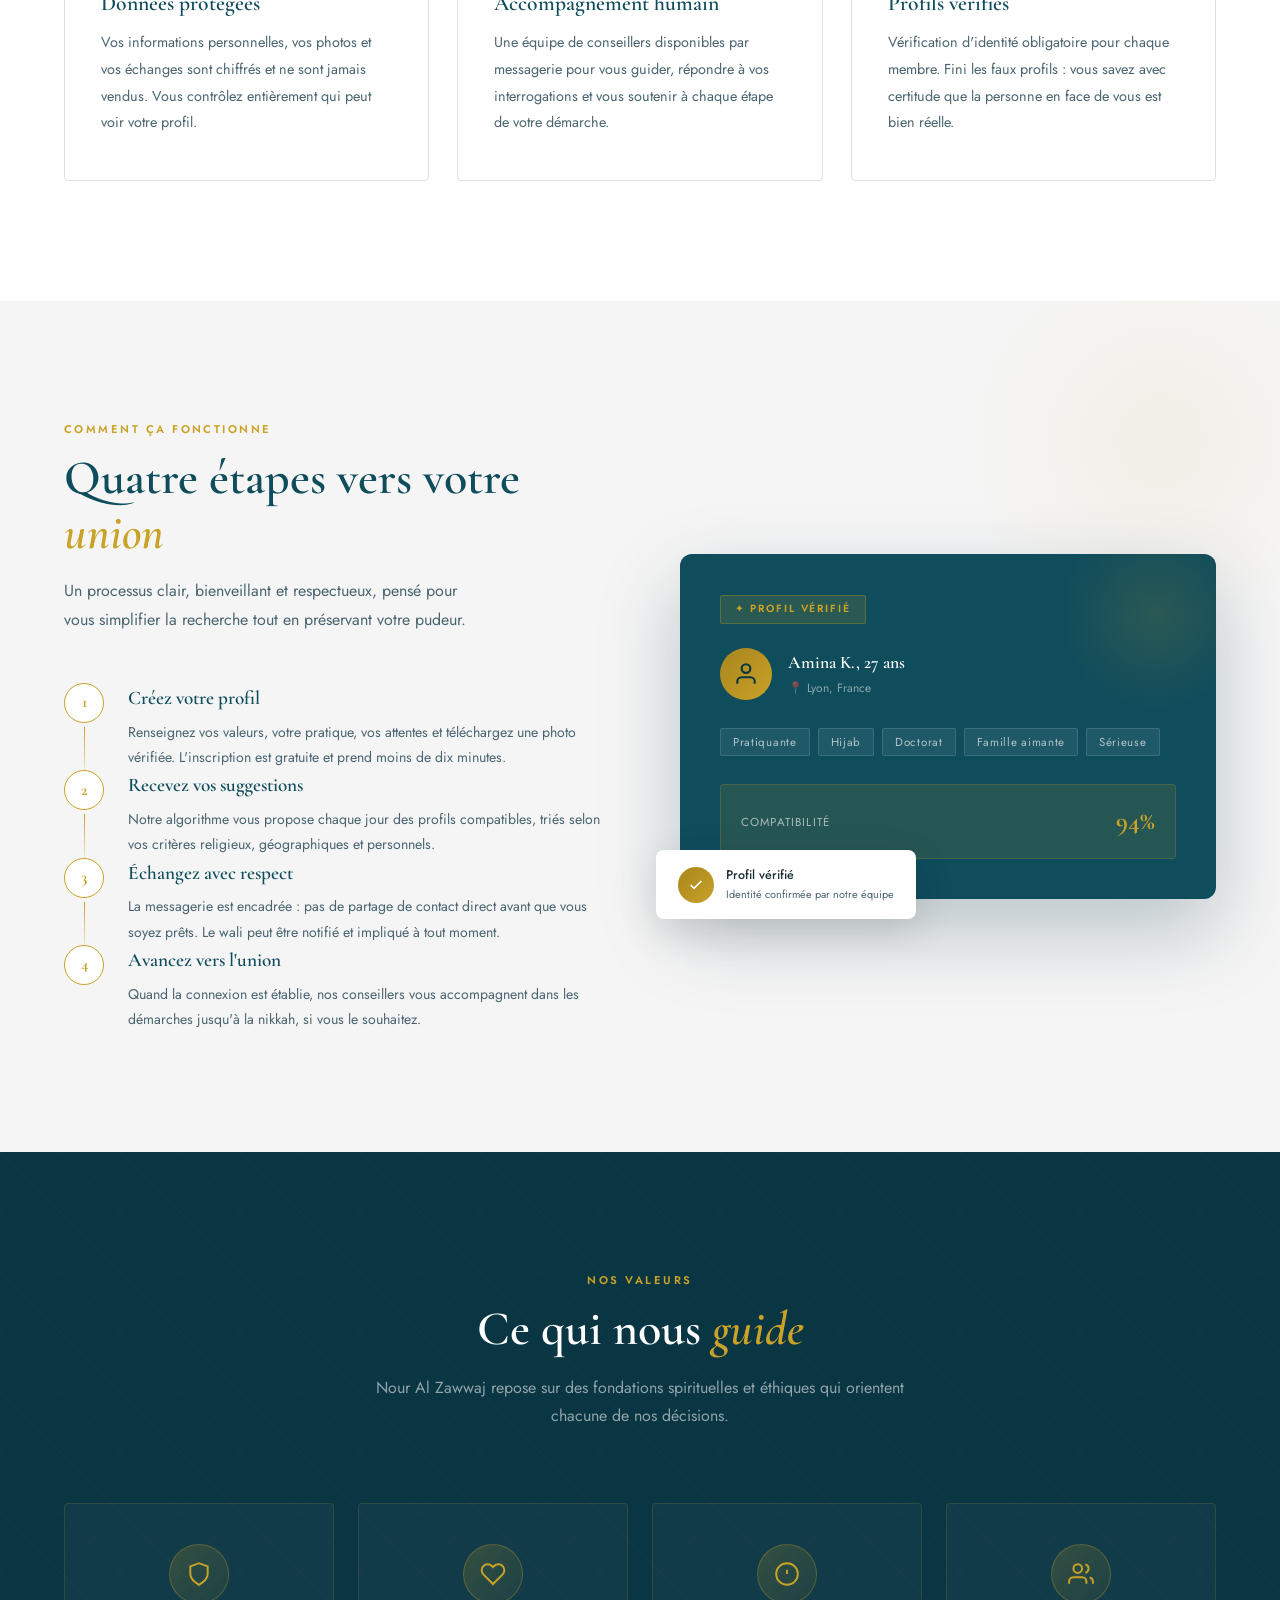
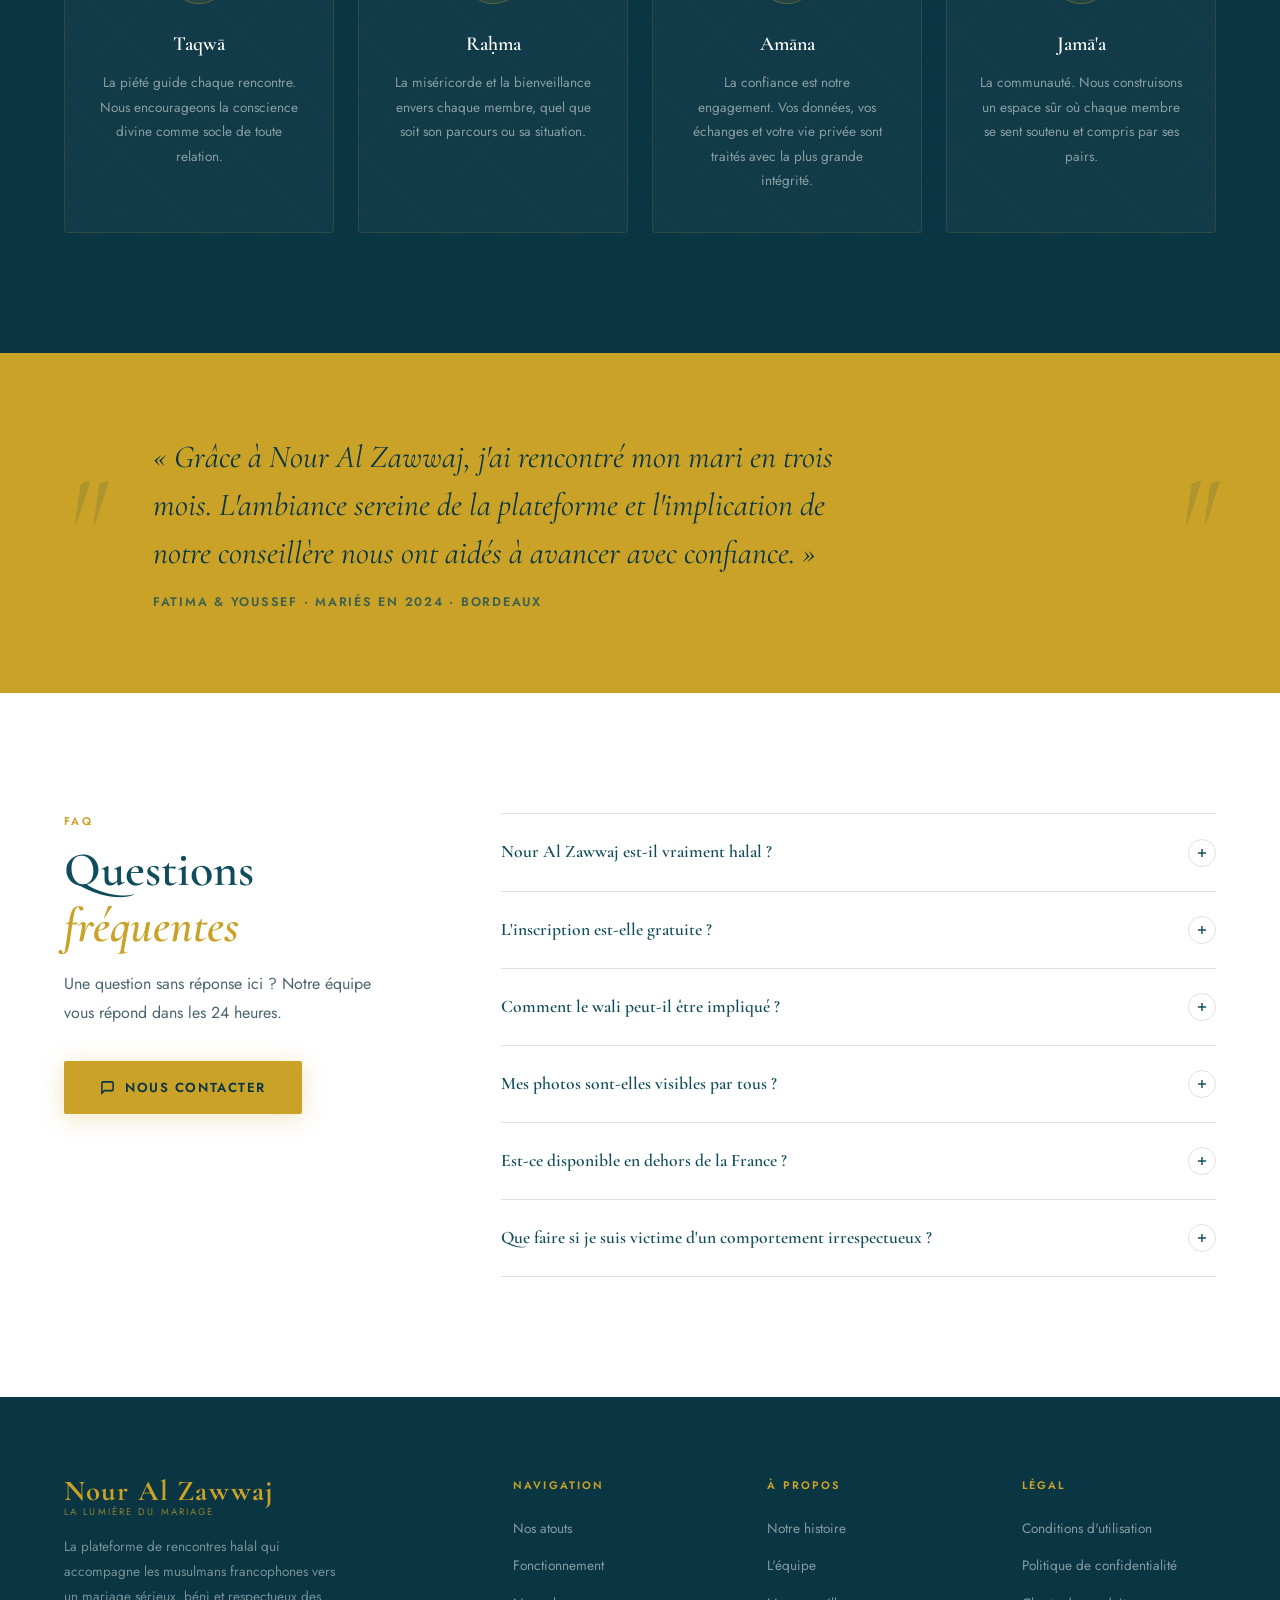
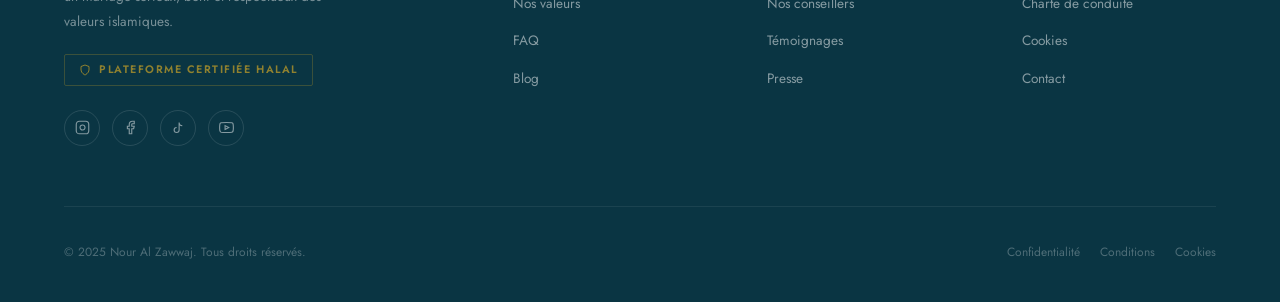
==== commit 0d25aa0d: "Implement mobile navigation menu Added mobile menu links for navigation." ====
--- a/index.html
+++ b/index.html
@@ -256,7 +256,16 @@
       .nav-cta { display: none; }
       .nav-burger { display: flex; }
       .nav-mobile { display: flex; }
-    }
+    }<!-- Mobile menu -->
+<div class="nav-mobile" id="mobile-menu">
+  <a href="#pourquoi" class="mobile-link">Nos atouts</a>
+  <a href="#comment" class="mobile-link">Fonctionnement</a>
+  <a href="#valeurs" class="mobile-link">Valeurs</a>
+  <a href="#faq" class="mobile-link">FAQ</a>
+  <a href="#" class="nav-cta">Commencer</a>
+</div>
+
+<!-- 
 
     /* ══════════════════════════════════════════════════════════
        HERO
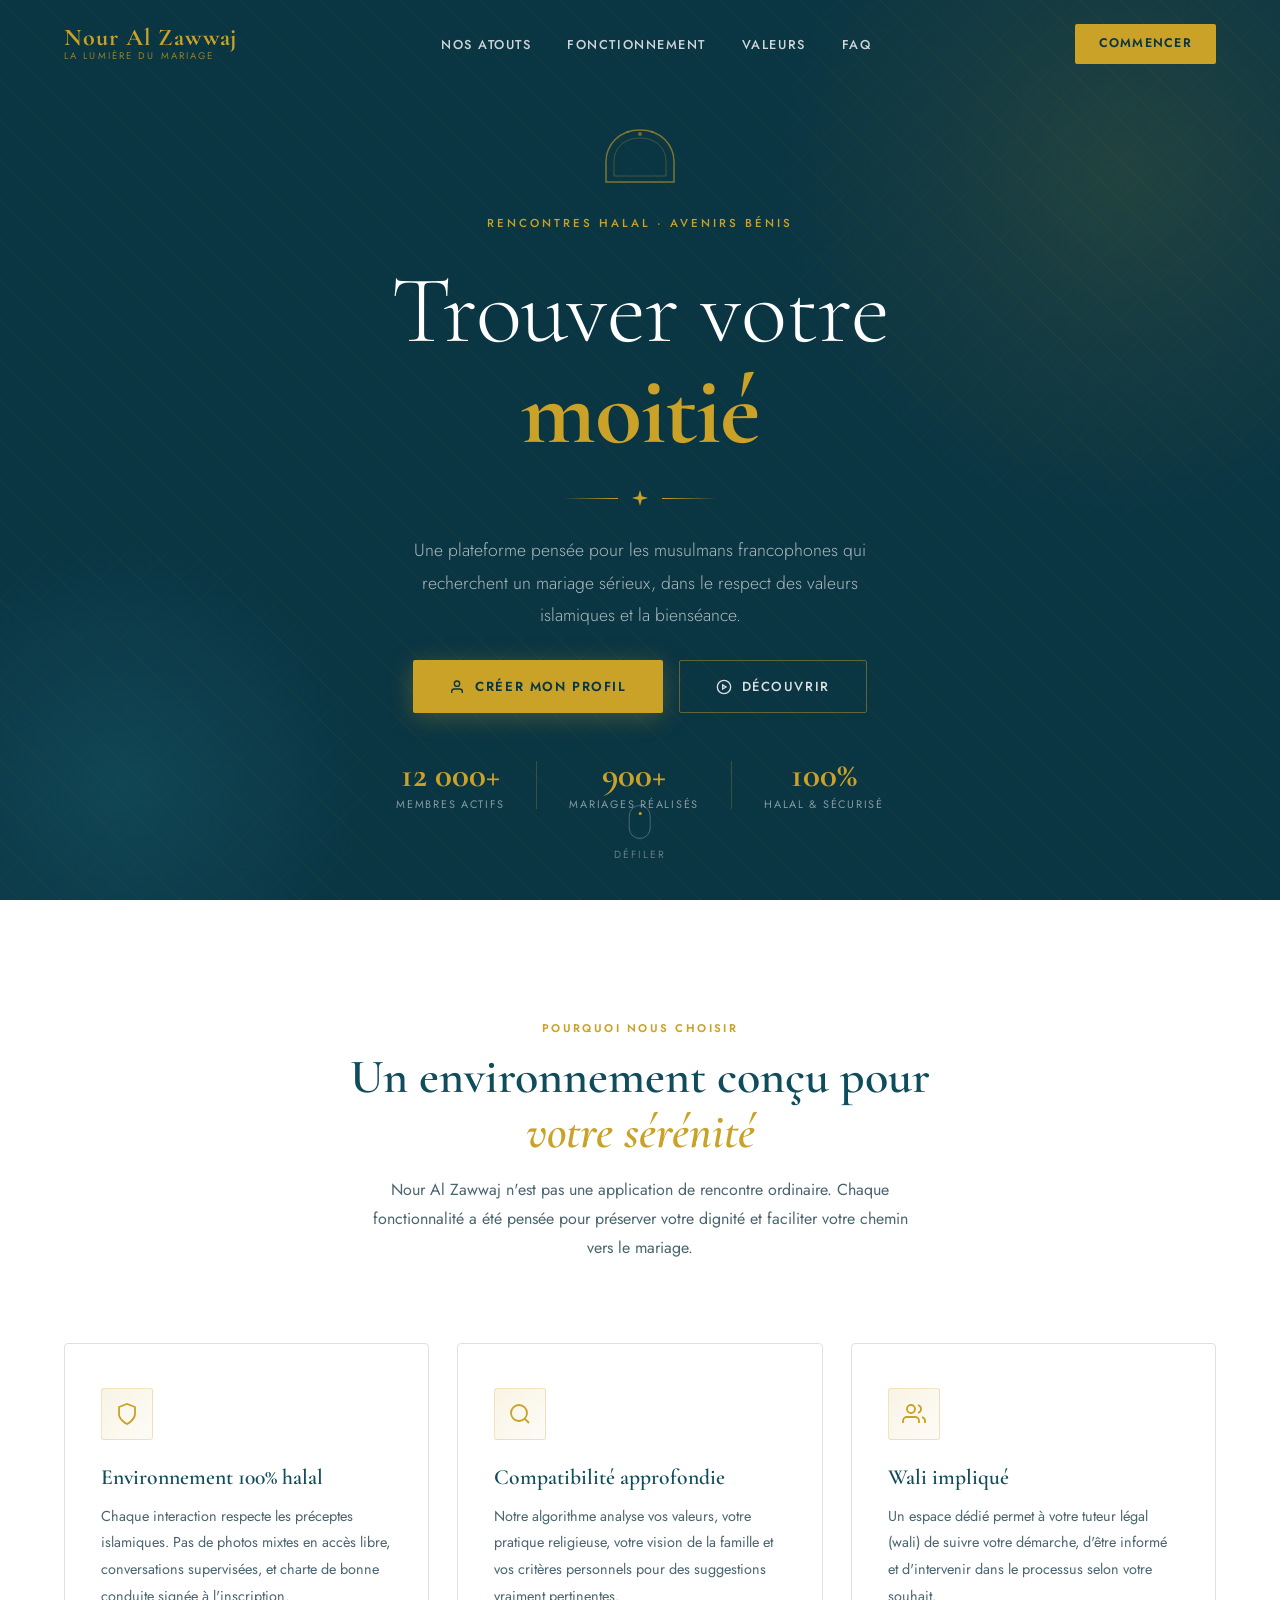
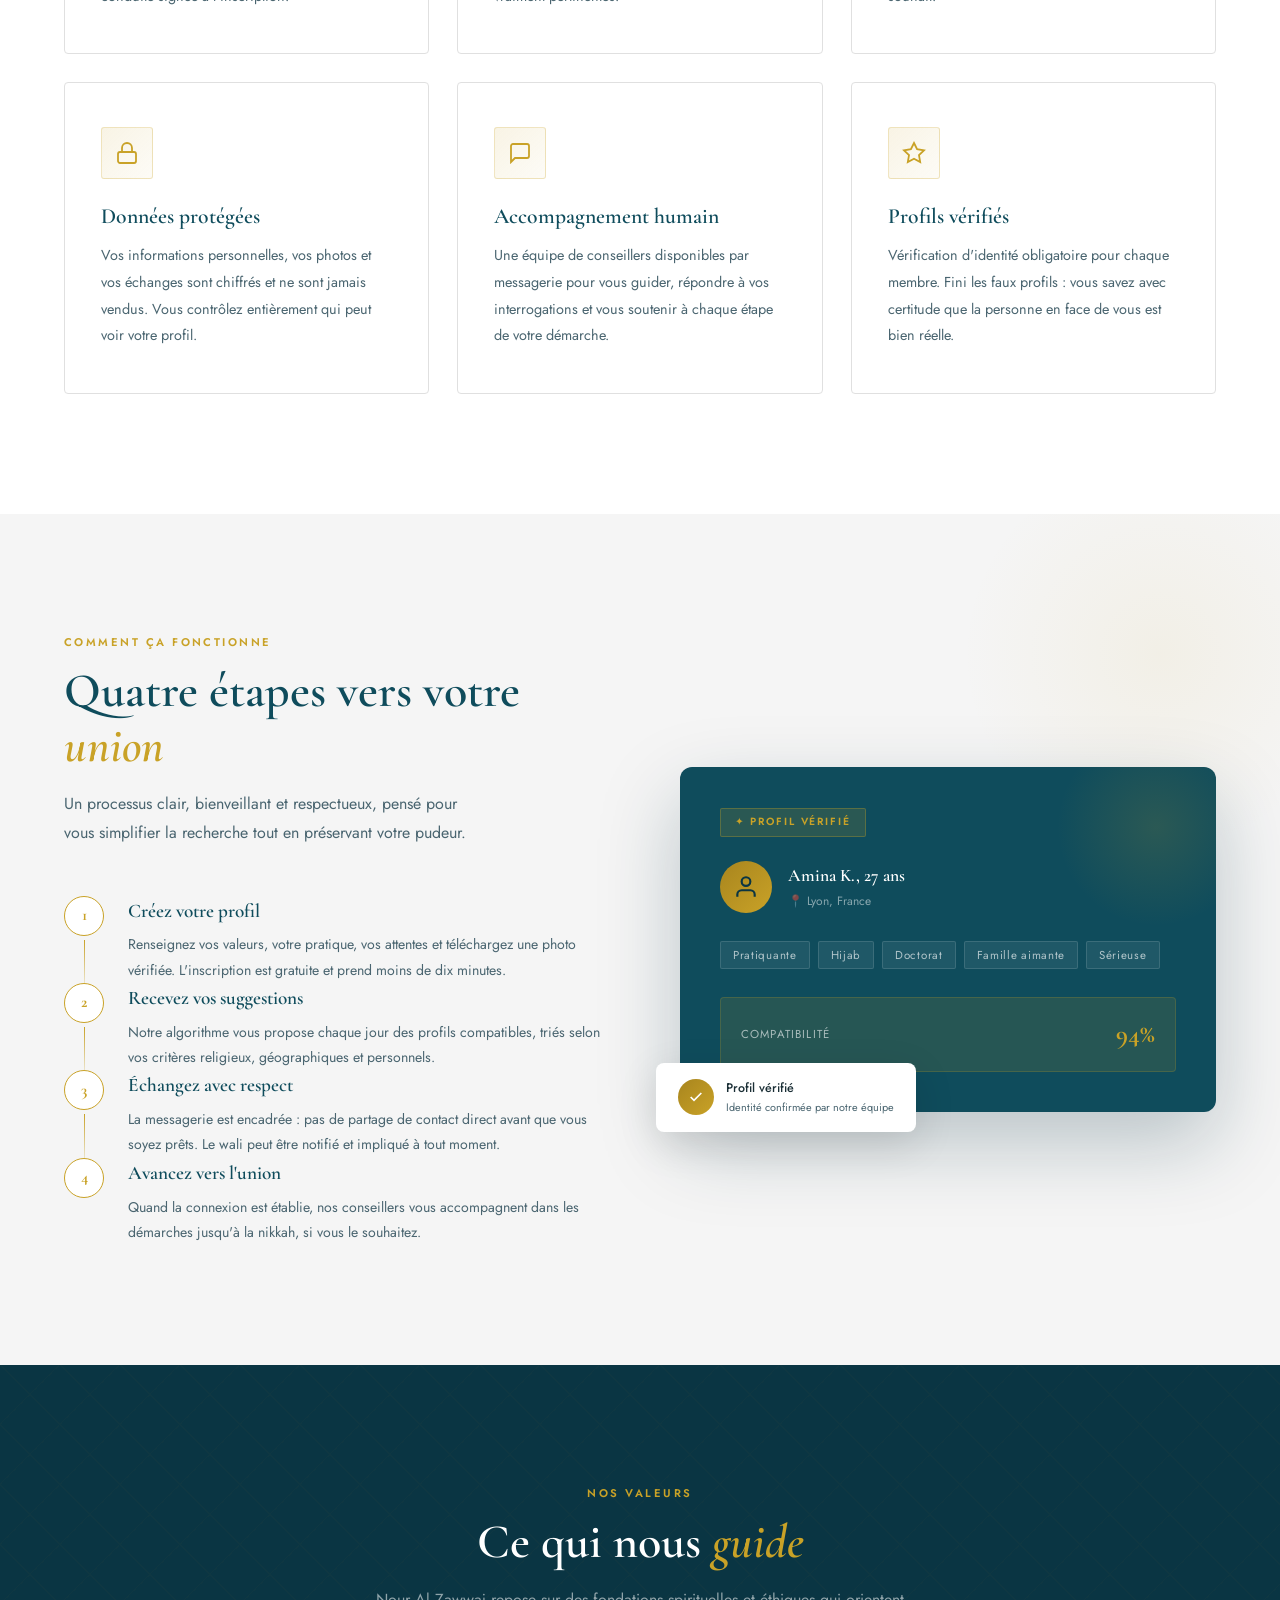
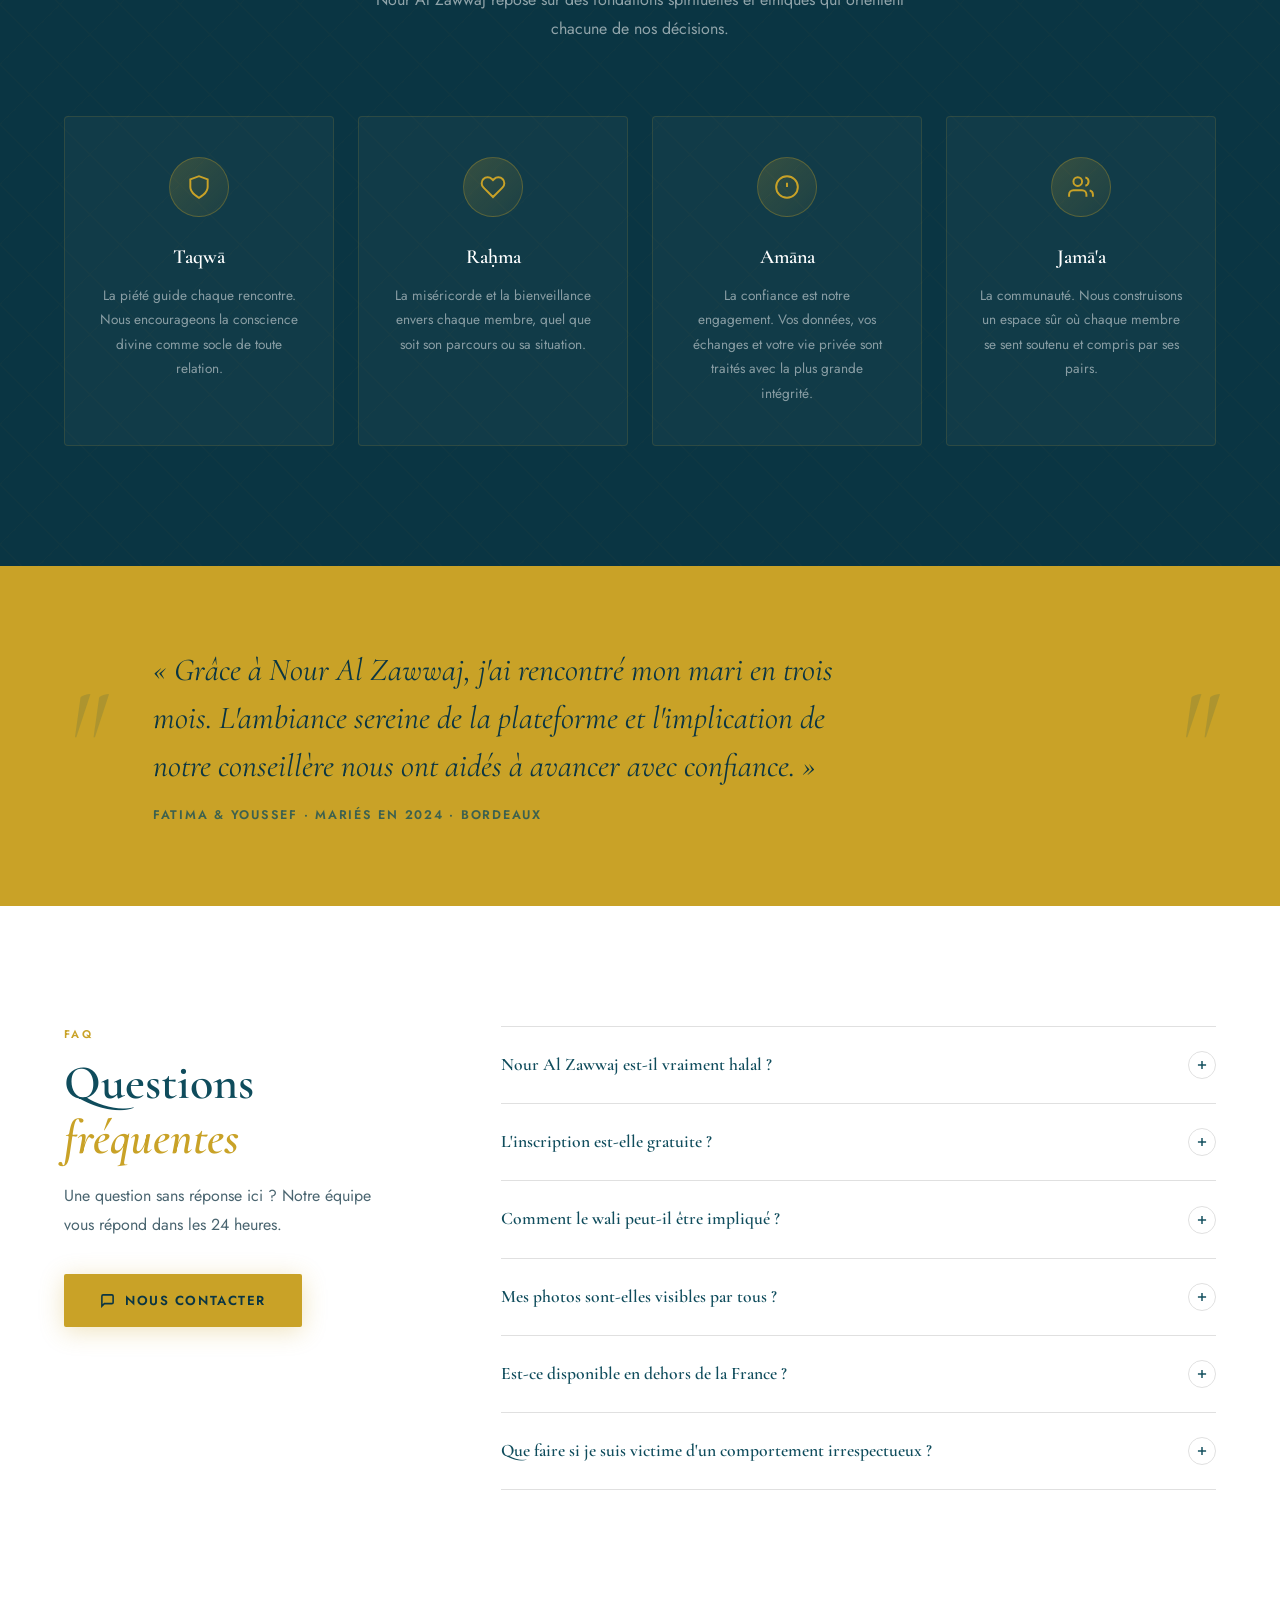
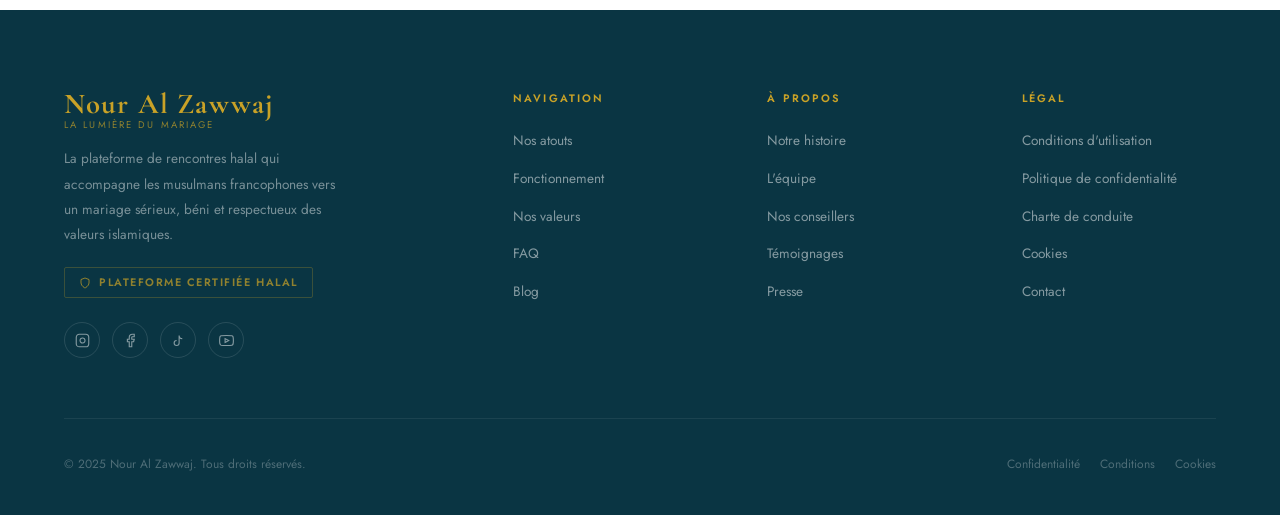
==== commit c96ecb6a: "Remove mobile menu section from index.html Removed mobile menu links from the HTML structure." ====
--- a/index.html
+++ b/index.html
@@ -256,16 +256,7 @@
       .nav-cta { display: none; }
       .nav-burger { display: flex; }
       .nav-mobile { display: flex; }
-    }<!-- Mobile menu -->
-<div class="nav-mobile" id="mobile-menu">
-  <a href="#pourquoi" class="mobile-link">Nos atouts</a>
-  <a href="#comment" class="mobile-link">Fonctionnement</a>
-  <a href="#valeurs" class="mobile-link">Valeurs</a>
-  <a href="#faq" class="mobile-link">FAQ</a>
-  <a href="#" class="nav-cta">Commencer</a>
-</div>
-
-<!-- 
+    }
 
     /* ══════════════════════════════════════════════════════════
        HERO
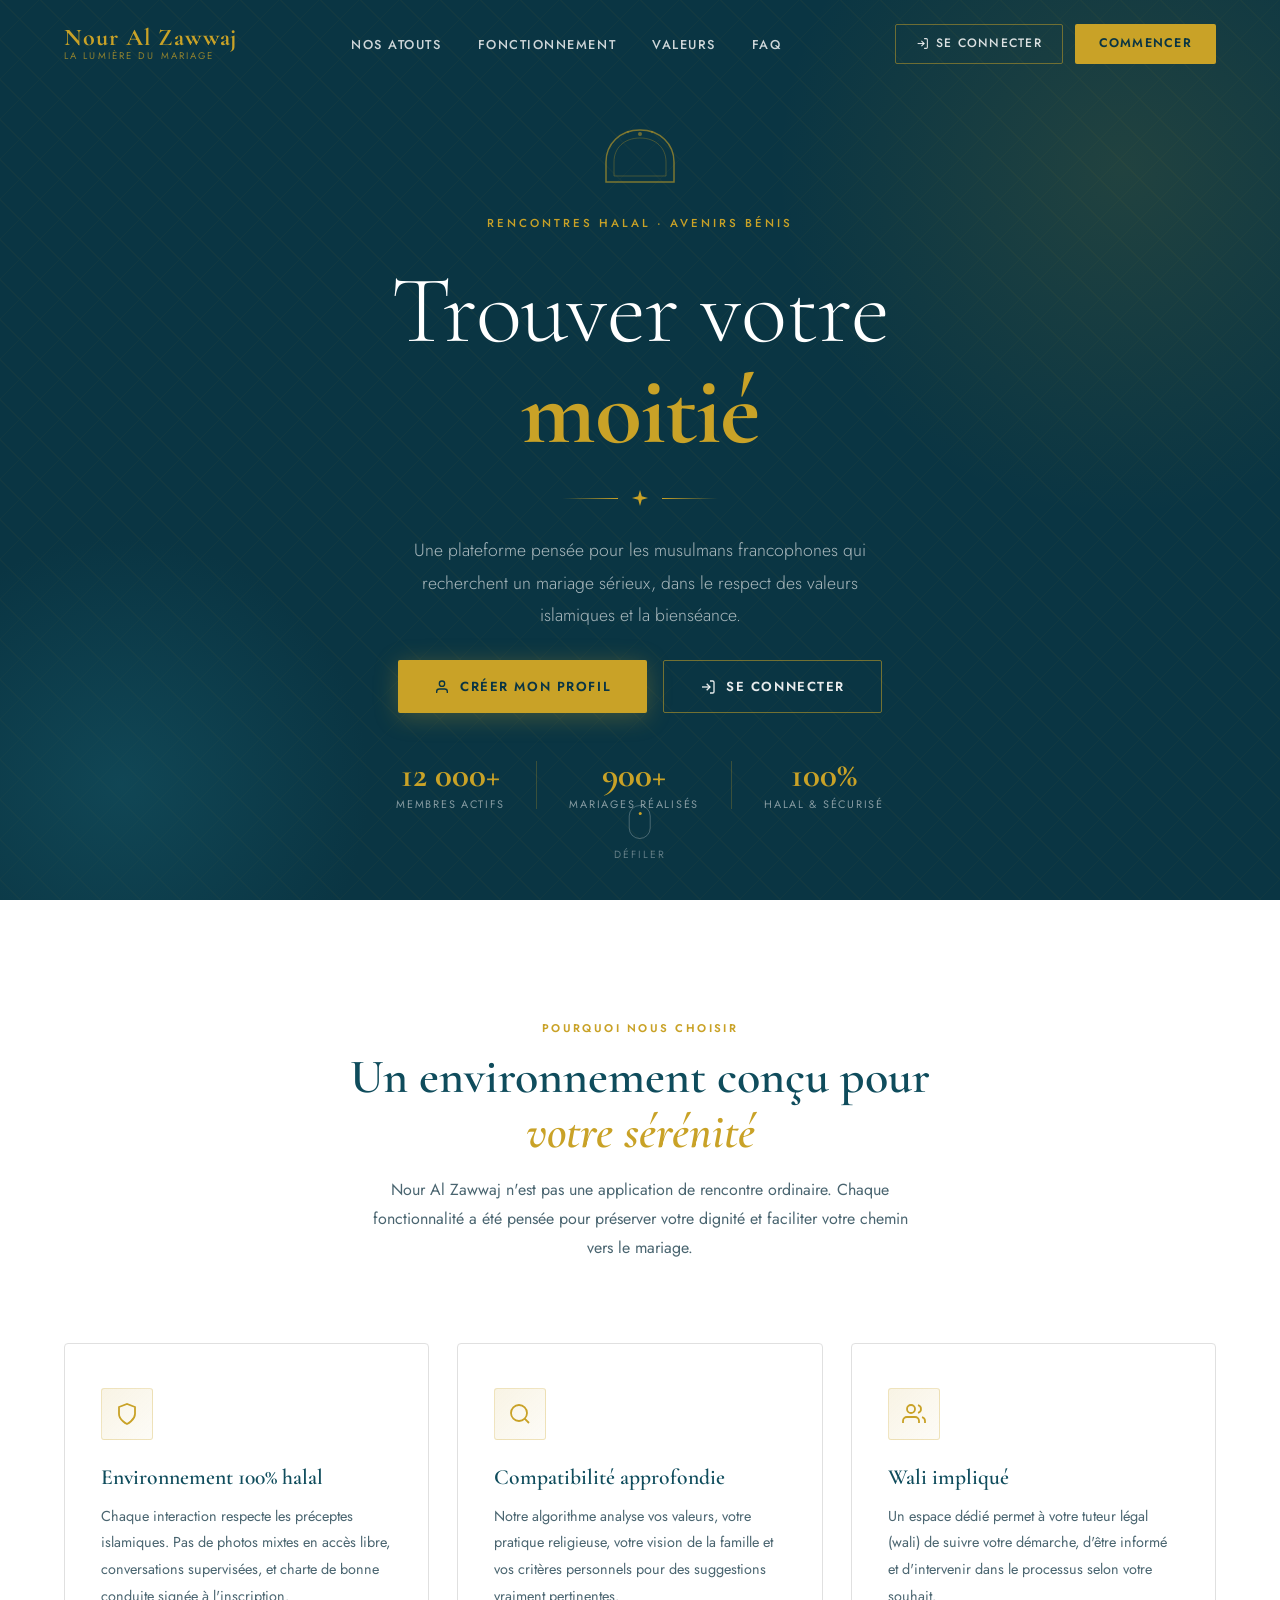
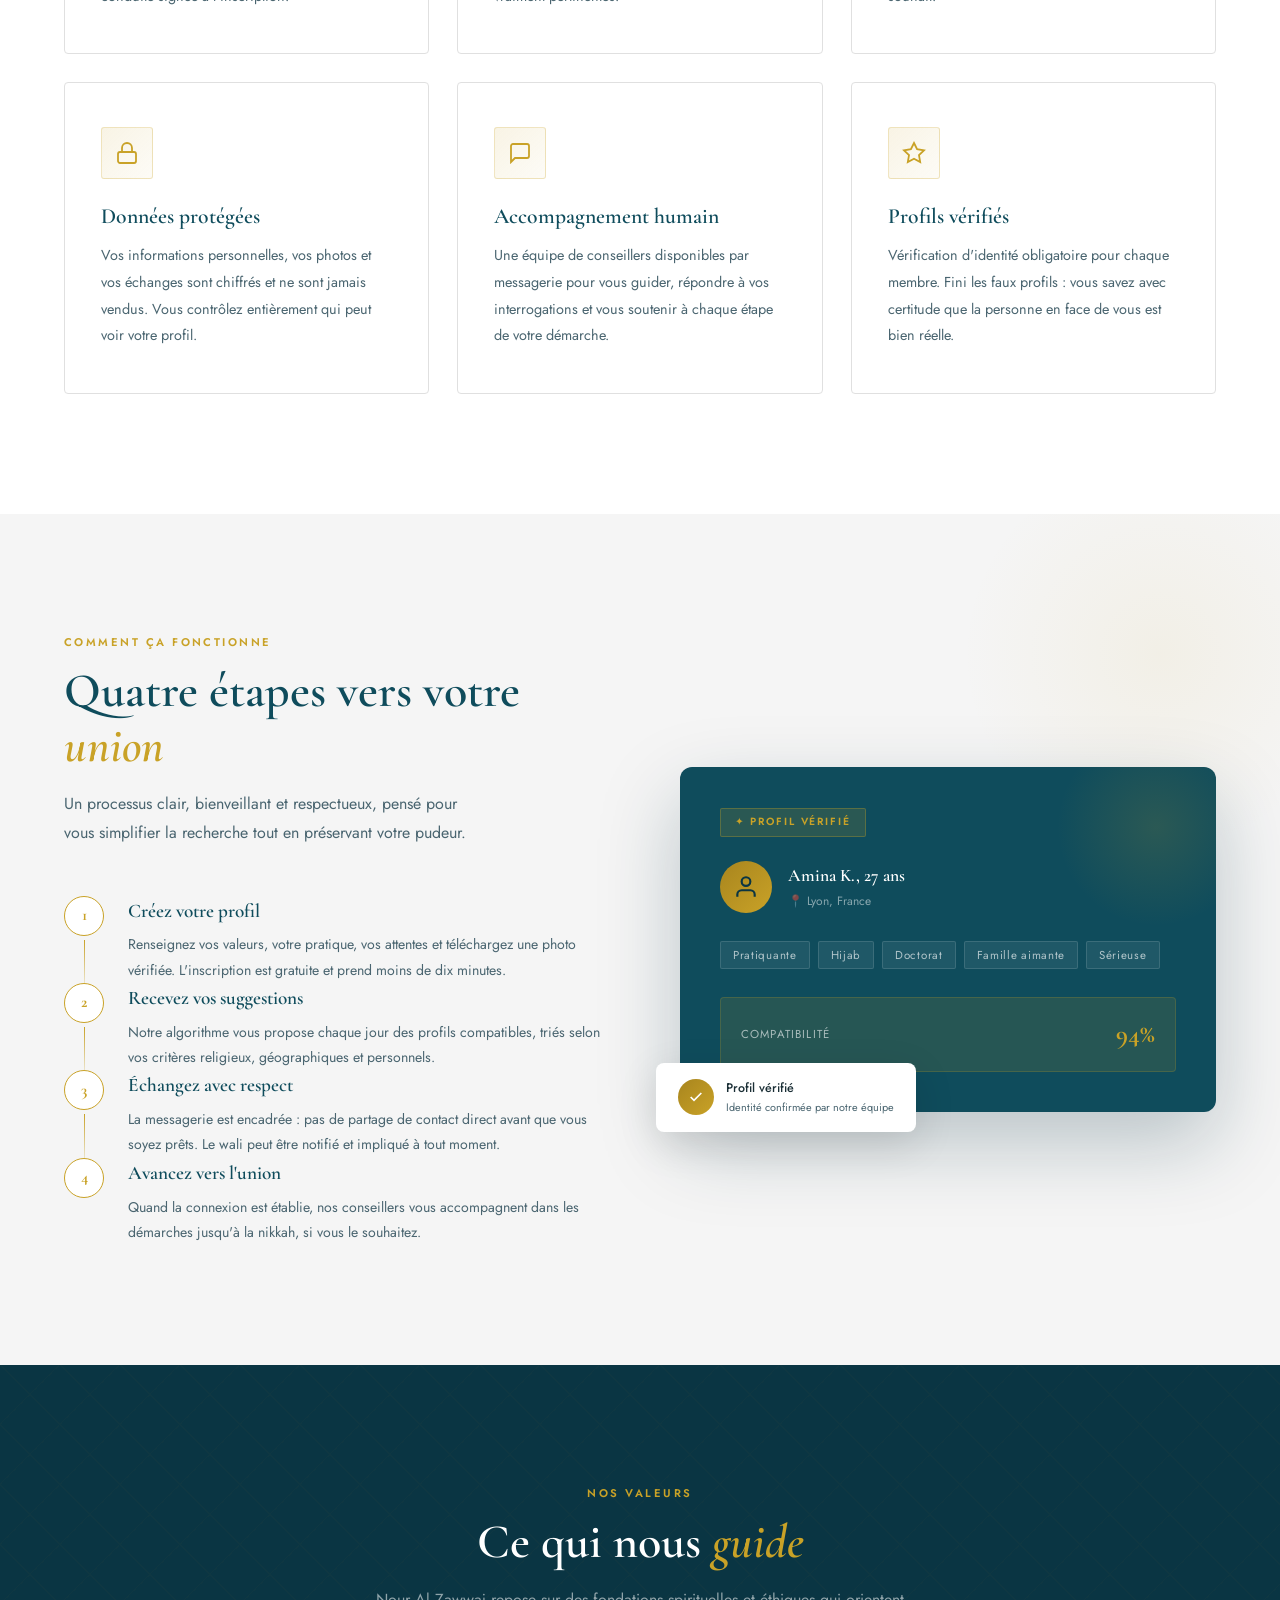
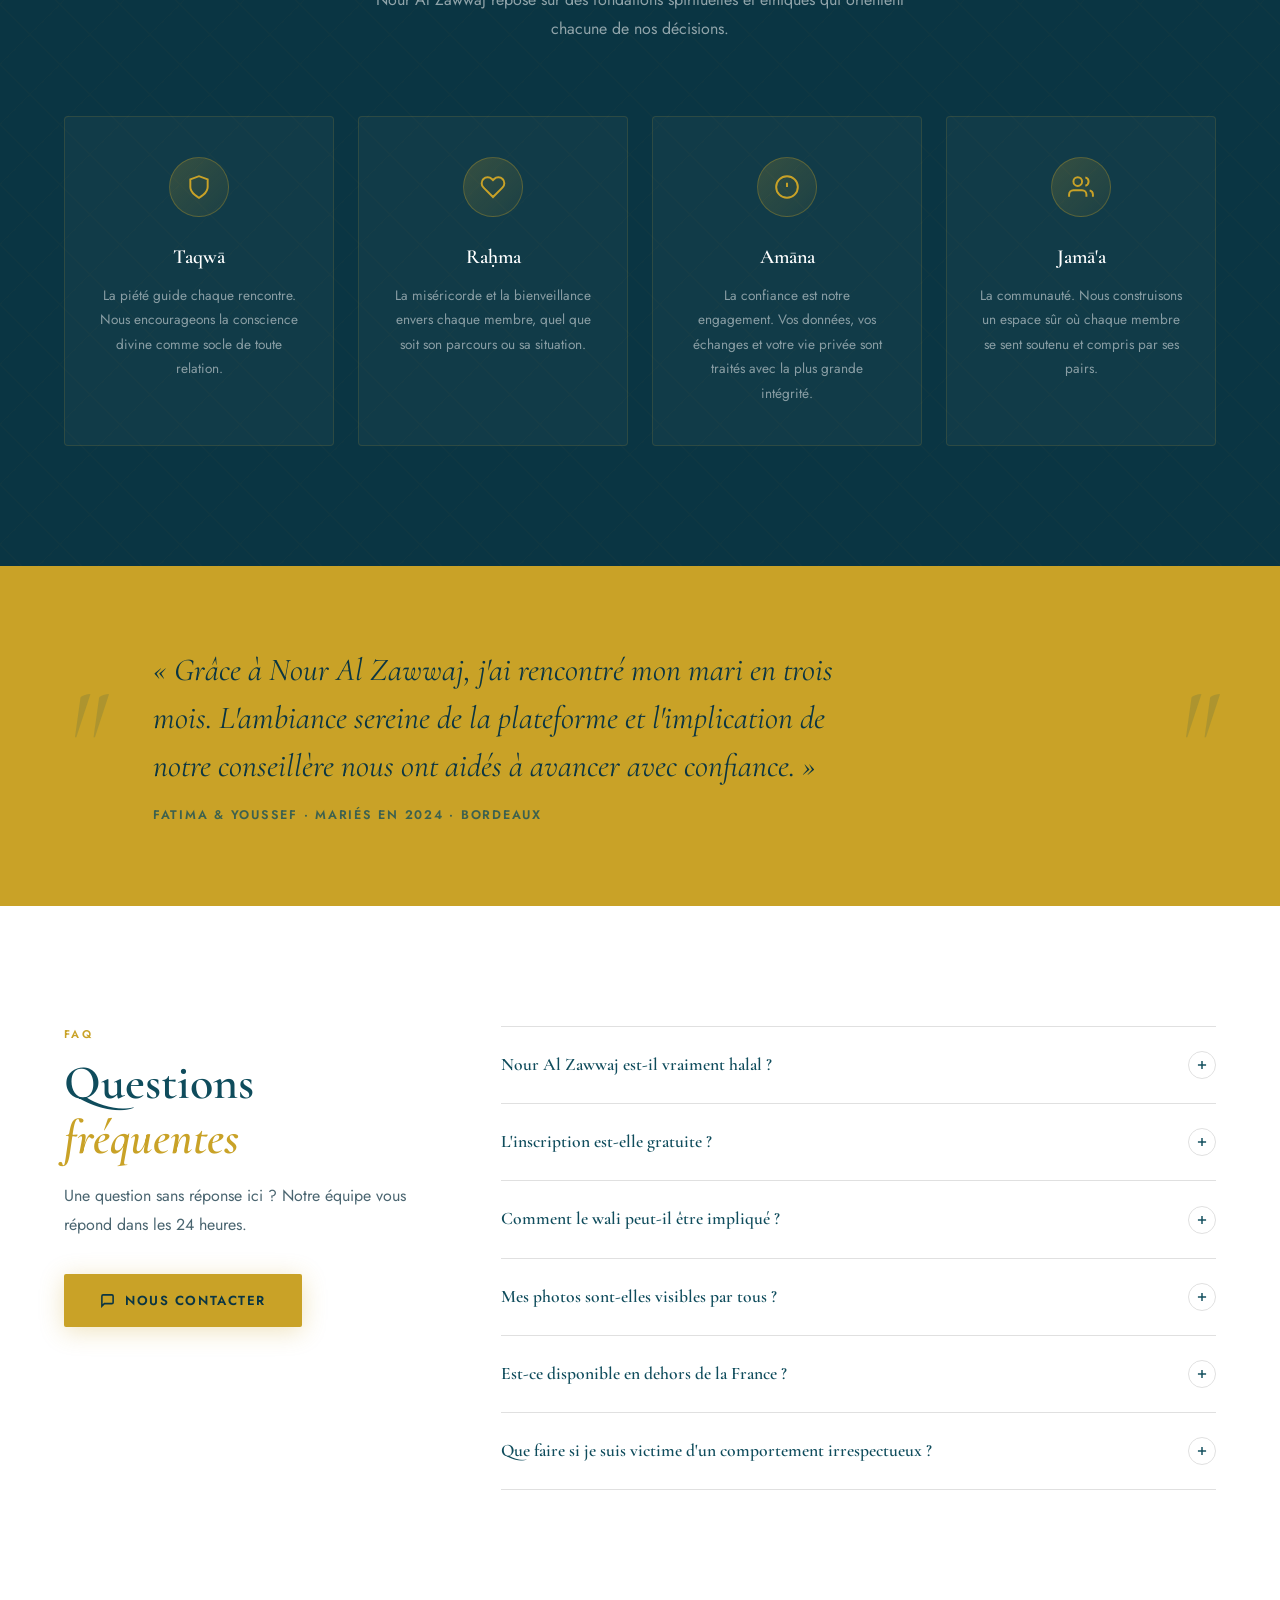
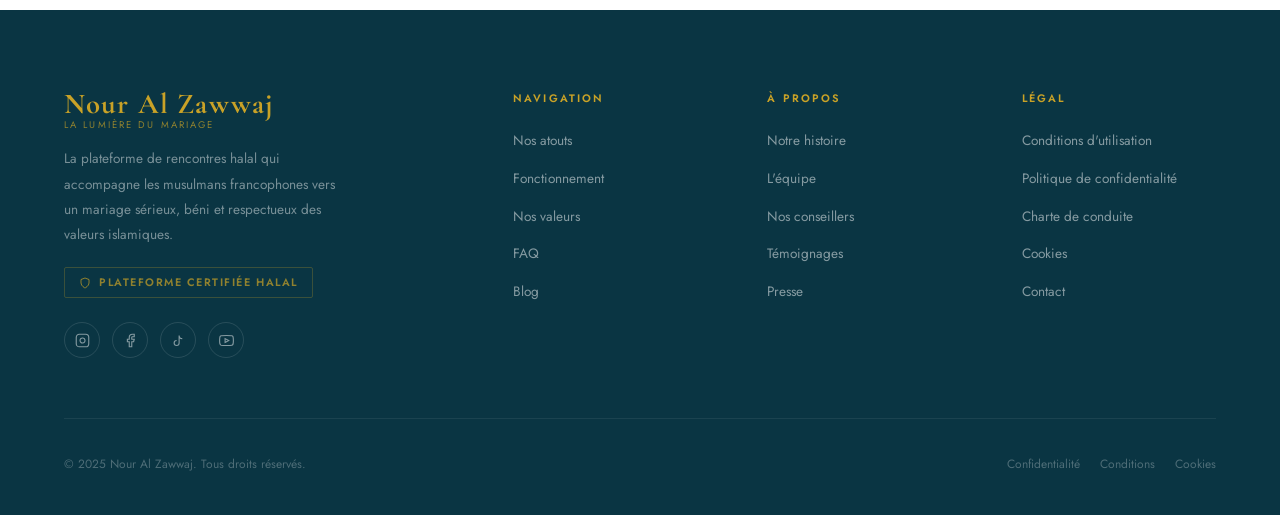
==== commit ef072e50: "Update print statement from 'Hello' to 'Goodbye'" ====
--- a/index.html
+++ b/index.html
@@ -9,7 +9,6 @@
   <link href="https://fonts.googleapis.com/css2?family=Cormorant+Garamond:ital,wght@0,300;0,400;0,600;0,700;1,400&family=Jost:wght@300;400;500;600&display=swap" rel="stylesheet" />
 
   <style>
-    /* ─── TOKENS ─────────────────────────────────────────────── */
     :root {
       --petrol:   #0F4C5C;
       --petrol-d: #0a3543;
@@ -22,14 +21,11 @@
       --grey-mid: #e0e0e0;
       --text:     #1a2e35;
       --text-m:   #4a6570;
-
       --ff-display: 'Cormorant Garamond', Georgia, serif;
       --ff-body:    'Jost', system-ui, sans-serif;
-
       --ease-out: cubic-bezier(0.22, 1, 0.36, 1);
     }
 
-    /* ─── RESET ──────────────────────────────────────────────── */
     *, *::before, *::after { box-sizing: border-box; margin: 0; padding: 0; }
     html { scroll-behavior: smooth; }
     body {
@@ -44,30 +40,7 @@
     ul { list-style: none; }
     button { cursor: pointer; border: none; background: none; font: inherit; }
 
-    /* ─── UTILITIES ───────────────────────────────────────────── */
-    .container {
-      width: min(1200px, 90vw);
-      margin-inline: auto;
-    }
-    .gold-line {
-      display: flex;
-      align-items: center;
-      gap: 16px;
-      justify-content: center;
-      color: var(--gold);
-      font-size: 0.75rem;
-      letter-spacing: 0.18em;
-      text-transform: uppercase;
-      font-family: var(--ff-body);
-      font-weight: 500;
-    }
-    .gold-line::before, .gold-line::after {
-      content: '';
-      height: 1px;
-      width: 60px;
-      background: linear-gradient(90deg, transparent, var(--gold));
-    }
-    .gold-line::after { background: linear-gradient(90deg, var(--gold), transparent); }
+    .container { width: min(1200px, 90vw); margin-inline: auto; }
 
     .section-label {
       font-family: var(--ff-body);
@@ -85,10 +58,7 @@
       line-height: 1.15;
       color: var(--petrol);
     }
-    .section-title em {
-      font-style: italic;
-      color: var(--gold);
-    }
+    .section-title em { font-style: italic; color: var(--gold); }
     .section-sub {
       font-size: 1rem;
       color: var(--text-m);
@@ -97,28 +67,21 @@
       line-height: 1.8;
     }
 
-    /* ─── SCROLL REVEAL ──────────────────────────────────────── */
     .reveal {
       opacity: 0;
       transform: translateY(32px);
       transition: opacity 0.7s var(--ease-out), transform 0.7s var(--ease-out);
     }
-    .reveal.visible {
-      opacity: 1;
-      transform: translateY(0);
-    }
+    .reveal.visible { opacity: 1; transform: translateY(0); }
     .reveal-delay-1 { transition-delay: 0.1s; }
     .reveal-delay-2 { transition-delay: 0.2s; }
     .reveal-delay-3 { transition-delay: 0.3s; }
     .reveal-delay-4 { transition-delay: 0.4s; }
-
     @media (prefers-reduced-motion: reduce) {
       .reveal { opacity: 1; transform: none; transition: none; }
     }
 
-    /* ══════════════════════════════════════════════════════════
-       NAVBAR
-    ══════════════════════════════════════════════════════════ */
+    /* ══ NAVBAR ══ */
     #navbar {
       position: fixed;
       top: 0; left: 0; right: 0;
@@ -132,16 +95,8 @@
       box-shadow: 0 2px 32px rgba(0,0,0,0.18);
       padding: 14px 0;
     }
-    .nav-inner {
-      display: flex;
-      align-items: center;
-      justify-content: space-between;
-    }
-    .nav-logo {
-      display: flex;
-      flex-direction: column;
-      line-height: 1;
-    }
+    .nav-inner { display: flex; align-items: center; justify-content: space-between; }
+    .nav-logo { display: flex; flex-direction: column; line-height: 1; }
     .nav-logo-name {
       font-family: var(--ff-display);
       font-size: 1.5rem;
@@ -156,11 +111,7 @@
       color: rgba(201,162,39,0.7);
       margin-top: 2px;
     }
-    .nav-links {
-      display: flex;
-      align-items: center;
-      gap: 36px;
-    }
+    .nav-links { display: flex; align-items: center; gap: 36px; }
     .nav-links a {
       font-size: 0.8rem;
       font-weight: 500;
@@ -180,6 +131,33 @@
     }
     .nav-links a:hover { color: var(--gold); }
     .nav-links a:hover::after { right: 0; }
+
+    /* ─── Groupe droite navbar : connexion + CTA ─── */
+    .nav-right {
+      display: flex;
+      align-items: center;
+      gap: 12px;
+    }
+    .nav-login {
+      display: inline-flex;
+      align-items: center;
+      gap: 7px;
+      padding: 9px 20px;
+      border: 1px solid rgba(201,162,39,0.5);
+      color: rgba(255,255,255,0.85);
+      font-size: 0.76rem;
+      font-weight: 500;
+      letter-spacing: 0.1em;
+      text-transform: uppercase;
+      border-radius: 2px;
+      transition: border-color 0.25s, color 0.25s, background 0.25s;
+    }
+    .nav-login svg { width: 13px; height: 13px; }
+    .nav-login:hover {
+      border-color: var(--gold);
+      color: var(--gold);
+      background: rgba(201,162,39,0.06);
+    }
     .nav-cta {
       display: inline-flex;
       align-items: center;
@@ -194,10 +172,7 @@
       border-radius: 2px;
       transition: background 0.25s, transform 0.2s;
     }
-    .nav-cta:hover {
-      background: var(--gold-l);
-      transform: translateY(-1px);
-    }
+    .nav-cta:hover { background: var(--gold-l); transform: translateY(-1px); }
 
     /* Hamburger */
     .nav-burger {
@@ -217,7 +192,7 @@
     .nav-burger.open span:nth-child(2) { opacity: 0; }
     .nav-burger.open span:nth-child(3) { transform: translateY(-7px) rotate(-45deg); }
 
-    /* Mobile menu */
+    /* Menu mobile */
     .nav-mobile {
       display: none;
       position: fixed;
@@ -227,15 +202,12 @@
       flex-direction: column;
       align-items: center;
       justify-content: center;
-      gap: 40px;
+      gap: 36px;
       opacity: 0;
       pointer-events: none;
       transition: opacity 0.3s;
     }
-    .nav-mobile.open {
-      opacity: 1;
-      pointer-events: all;
-    }
+    .nav-mobile.open { opacity: 1; pointer-events: all; }
     .nav-mobile a {
       font-family: var(--ff-display);
       font-size: 2rem;
@@ -245,6 +217,33 @@
       transition: color 0.2s;
     }
     .nav-mobile a:hover { color: var(--gold); }
+
+    /* Séparateur menu mobile */
+    .nav-mobile-sep {
+      width: 40px;
+      height: 1px;
+      background: rgba(201,162,39,0.25);
+    }
+
+    /* Bouton connexion dans le menu mobile */
+    .nav-mobile-login {
+      display: inline-flex;
+      align-items: center;
+      gap: 10px;
+      padding: 14px 40px;
+      border: 1.5px solid rgba(201,162,39,0.5);
+      color: var(--gold);
+      font-family: var(--ff-body);
+      font-size: 0.85rem;
+      font-weight: 600;
+      letter-spacing: 0.14em;
+      text-transform: uppercase;
+      border-radius: 2px;
+      transition: background 0.25s, border-color 0.25s;
+    }
+    .nav-mobile-login:hover { background: rgba(201,162,39,0.08); border-color: var(--gold); }
+    .nav-mobile-login svg { width: 16px; height: 16px; }
+
     .nav-mobile .nav-cta {
       font-family: var(--ff-body);
       font-size: 0.85rem;
@@ -253,14 +252,12 @@
 
     @media (max-width: 768px) {
       .nav-links { display: none; }
-      .nav-cta { display: none; }
+      .nav-right { display: none; }
       .nav-burger { display: flex; }
       .nav-mobile { display: flex; }
     }
 
-    /* ══════════════════════════════════════════════════════════
-       HERO
-    ══════════════════════════════════════════════════════════ */
+    /* ══ HERO ══ */
     #hero {
       min-height: 100svh;
       background: var(--petrol-d);
@@ -271,18 +268,11 @@
       overflow: hidden;
       padding: 120px 0 80px;
     }
-
-    /* Geometric arabesque background */
-    .hero-bg {
-      position: absolute;
-      inset: 0;
-      overflow: hidden;
-    }
+    .hero-bg { position: absolute; inset: 0; overflow: hidden; }
     .hero-bg::before {
       content: '';
       position: absolute;
-      top: -20%;
-      right: -15%;
+      top: -20%; right: -15%;
       width: 700px; height: 700px;
       border-radius: 50%;
       background: radial-gradient(circle, rgba(201,162,39,0.12) 0%, transparent 70%);
@@ -290,8 +280,7 @@
     .hero-bg::after {
       content: '';
       position: absolute;
-      bottom: -15%;
-      left: -10%;
+      bottom: -15%; left: -10%;
       width: 500px; height: 500px;
       border-radius: 50%;
       background: radial-gradient(circle, rgba(26,96,112,0.4) 0%, transparent 70%);
@@ -305,7 +294,6 @@
         repeating-linear-gradient(-45deg, var(--gold) 0, var(--gold) 1px, transparent 0, transparent 50%);
       background-size: 40px 40px;
     }
-
     .hero-inner {
       position: relative;
       z-index: 2;
@@ -315,13 +303,7 @@
       align-items: center;
       gap: 28px;
     }
-
-    /* Ornamental arch above headline */
-    .hero-arch {
-      width: 80px;
-      opacity: 0.9;
-    }
-
+    .hero-arch { width: 80px; opacity: 0.9; }
     .hero-eyebrow {
       font-size: 0.72rem;
       font-weight: 500;
@@ -329,7 +311,6 @@
       text-transform: uppercase;
       color: var(--gold);
     }
-
     .hero-title {
       font-family: var(--ff-display);
       font-size: clamp(3rem, 8vw, 6rem);
@@ -338,12 +319,7 @@
       line-height: 1.05;
       letter-spacing: -0.01em;
     }
-    .hero-title strong {
-      font-weight: 700;
-      color: var(--gold);
-      display: block;
-    }
-
+    .hero-title strong { font-weight: 700; color: var(--gold); display: block; }
     .hero-subtitle {
       font-size: clamp(0.9rem, 2vw, 1.1rem);
       color: rgba(255,255,255,0.65);
@@ -351,27 +327,13 @@
       line-height: 1.85;
       font-weight: 300;
     }
-
-    .hero-divider {
-      display: flex;
-      align-items: center;
-      gap: 14px;
-    }
-    .hero-divider-line {
-      width: 56px; height: 1px;
-      background: linear-gradient(90deg, transparent, var(--gold));
-    }
-    .hero-divider-line:last-child {
-      background: linear-gradient(90deg, var(--gold), transparent);
-    }
+    .hero-divider { display: flex; align-items: center; gap: 14px; }
+    .hero-divider-line { width: 56px; height: 1px; background: linear-gradient(90deg, transparent, var(--gold)); }
+    .hero-divider-line:last-child { background: linear-gradient(90deg, var(--gold), transparent); }
     .hero-divider svg { color: var(--gold); }
 
-    .hero-actions {
-      display: flex;
-      gap: 16px;
-      flex-wrap: wrap;
-      justify-content: center;
-    }
+    .hero-actions { display: flex; gap: 16px; flex-wrap: wrap; justify-content: center; }
+
     .btn-primary {
       display: inline-flex;
       align-items: center;
@@ -392,37 +354,32 @@
       transform: translateY(-2px);
       box-shadow: 0 8px 32px rgba(201,162,39,0.4);
     }
-    .btn-ghost {
+
+    /* ─── Bouton connexion hero ─── */
+    .btn-login {
       display: inline-flex;
       align-items: center;
       gap: 10px;
       padding: 15px 36px;
-      border: 1px solid rgba(201,162,39,0.45);
-      color: rgba(255,255,255,0.85);
+      border: 1.5px solid rgba(201,162,39,0.55);
+      color: rgba(255,255,255,0.9);
       font-size: 0.82rem;
-      font-weight: 500;
+      font-weight: 600;
       letter-spacing: 0.12em;
       text-transform: uppercase;
       border-radius: 2px;
-      transition: border-color 0.25s, color 0.25s, transform 0.2s;
-    }
-    .btn-ghost:hover {
+      transition: border-color 0.25s, color 0.25s, background 0.25s, transform 0.2s;
+    }
+    .btn-login:hover {
       border-color: var(--gold);
       color: var(--gold);
+      background: rgba(201,162,39,0.07);
       transform: translateY(-2px);
     }
-
-    /* Floating stat pills */
-    .hero-stats {
-      display: flex;
-      gap: 32px;
-      flex-wrap: wrap;
-      justify-content: center;
-      margin-top: 16px;
-    }
-    .hero-stat {
-      text-align: center;
-    }
+    .btn-login svg { width: 16px; height: 16px; }
+
+    .hero-stats { display: flex; gap: 32px; flex-wrap: wrap; justify-content: center; margin-top: 16px; }
+    .hero-stat { text-align: center; }
     .hero-stat-num {
       font-family: var(--ff-display);
       font-size: 2.2rem;
@@ -437,14 +394,8 @@
       color: rgba(255,255,255,0.5);
       margin-top: 4px;
     }
-    .hero-stat-sep {
-      width: 1px;
-      height: 48px;
-      background: rgba(201,162,39,0.25);
-      align-self: center;
-    }
-
-    /* Scroll indicator */
+    .hero-stat-sep { width: 1px; height: 48px; background: rgba(201,162,39,0.25); align-self: center; }
+
     .scroll-indicator {
       position: absolute;
       bottom: 36px;
@@ -459,41 +410,17 @@
       letter-spacing: 0.2em;
       text-transform: uppercase;
     }
-    .scroll-mouse {
-      width: 22px; height: 34px;
-      border: 1.5px solid rgba(255,255,255,0.25);
-      border-radius: 11px;
-      display: flex;
-      justify-content: center;
-      padding-top: 6px;
-    }
-    .scroll-dot {
-      width: 3px; height: 3px;
-      border-radius: 50%;
-      background: var(--gold);
-      animation: scrollBounce 2s infinite;
-    }
+    .scroll-mouse { width: 22px; height: 34px; border: 1.5px solid rgba(255,255,255,0.25); border-radius: 11px; display: flex; justify-content: center; padding-top: 6px; }
+    .scroll-dot { width: 3px; height: 3px; border-radius: 50%; background: var(--gold); animation: scrollBounce 2s infinite; }
     @keyframes scrollBounce {
       0%,100% { transform: translateY(0); opacity:1; }
       50%      { transform: translateY(8px); opacity:0.3; }
     }
 
-    /* ══════════════════════════════════════════════════════════
-       POURQUOI NOUS CHOISIR
-    ══════════════════════════════════════════════════════════ */
-    #pourquoi {
-      padding: 120px 0;
-      background: var(--white);
-    }
-    .pourquoi-header {
-      text-align: center;
-      margin-bottom: 80px;
-    }
-    .cards-grid {
-      display: grid;
-      grid-template-columns: repeat(auto-fit, minmax(280px, 1fr));
-      gap: 28px;
-    }
+    /* ══ POURQUOI ══ */
+    #pourquoi { padding: 120px 0; background: var(--white); }
+    .pourquoi-header { text-align: center; margin-bottom: 80px; }
+    .cards-grid { display: grid; grid-template-columns: repeat(auto-fit, minmax(280px, 1fr)); gap: 28px; }
     .card {
       padding: 44px 36px;
       border: 1px solid var(--grey-mid);
@@ -513,48 +440,23 @@
       transform-origin: left;
       transition: transform 0.4s var(--ease-out);
     }
-    .card:hover {
-      border-color: rgba(201,162,39,0.3);
-      transform: translateY(-6px);
-      box-shadow: 0 20px 60px rgba(15,76,92,0.1);
-    }
+    .card:hover { border-color: rgba(201,162,39,0.3); transform: translateY(-6px); box-shadow: 0 20px 60px rgba(15,76,92,0.1); }
     .card:hover::before { transform: scaleX(1); }
-
     .card-icon {
       width: 52px; height: 52px;
       background: linear-gradient(135deg, rgba(201,162,39,0.12), rgba(201,162,39,0.04));
       border: 1px solid rgba(201,162,39,0.25);
       border-radius: 3px;
-      display: flex;
-      align-items: center;
-      justify-content: center;
+      display: flex; align-items: center; justify-content: center;
       margin-bottom: 24px;
       color: var(--gold);
     }
     .card-icon svg { width: 24px; height: 24px; }
-    .card-title {
-      font-family: var(--ff-display);
-      font-size: 1.35rem;
-      font-weight: 600;
-      color: var(--petrol);
-      margin-bottom: 12px;
-      line-height: 1.25;
-    }
-    .card-body {
-      font-size: 0.9rem;
-      color: var(--text-m);
-      line-height: 1.85;
-    }
-
-    /* ══════════════════════════════════════════════════════════
-       COMMENT ÇA FONCTIONNE
-    ══════════════════════════════════════════════════════════ */
-    #comment {
-      padding: 120px 0;
-      background: var(--grey);
-      position: relative;
-      overflow: hidden;
-    }
+    .card-title { font-family: var(--ff-display); font-size: 1.35rem; font-weight: 600; color: var(--petrol); margin-bottom: 12px; line-height: 1.25; }
+    .card-body { font-size: 0.9rem; color: var(--text-m); line-height: 1.85; }
+
+    /* ══ COMMENT ══ */
+    #comment { padding: 120px 0; background: var(--grey); position: relative; overflow: hidden; }
     #comment::before {
       content: '';
       position: absolute;
@@ -564,32 +466,13 @@
       background: radial-gradient(circle, rgba(201,162,39,0.07) 0%, transparent 70%);
       pointer-events: none;
     }
-
-    .comment-inner {
-      display: grid;
-      grid-template-columns: 1fr 1fr;
-      gap: 80px;
-      align-items: center;
-    }
-    .comment-left { }
+    .comment-inner { display: grid; grid-template-columns: 1fr 1fr; gap: 80px; align-items: center; }
     .comment-left .section-sub { max-width: 420px; }
-
-    .steps {
-      display: flex;
-      flex-direction: column;
-      gap: 0;
-      margin-top: 48px;
-    }
-    .step {
-      display: flex;
-      gap: 24px;
-      position: relative;
-    }
+    .steps { display: flex; flex-direction: column; gap: 0; margin-top: 48px; }
+    .step { display: flex; gap: 24px; position: relative; }
     .step:not(:last-child) .step-connector {
       position: absolute;
-      left: 20px;
-      top: 44px;
-      bottom: -12px;
+      left: 20px; top: 44px; bottom: -12px;
       width: 1px;
       background: linear-gradient(180deg, var(--gold), transparent);
     }
@@ -598,38 +481,19 @@
       width: 40px; height: 40px;
       border: 1.5px solid var(--gold);
       border-radius: 50%;
-      display: flex;
-      align-items: center;
-      justify-content: center;
+      display: flex; align-items: center; justify-content: center;
       font-family: var(--ff-display);
       font-size: 1rem;
       font-weight: 700;
       color: var(--gold);
       background: var(--white);
-      position: relative;
-      z-index: 1;
-    }
-    .step-content {
-      padding-bottom: 40px;
-    }
+      position: relative; z-index: 1;
+    }
+    .step-content { padding-bottom: 40px; }
     .step-content:last-child { padding-bottom: 0; }
-    .step-title {
-      font-family: var(--ff-display);
-      font-size: 1.2rem;
-      font-weight: 600;
-      color: var(--petrol);
-      margin-bottom: 6px;
-    }
-    .step-desc {
-      font-size: 0.88rem;
-      color: var(--text-m);
-      line-height: 1.8;
-    }
-
-    /* Right side visual */
-    .comment-visual {
-      position: relative;
-    }
+    .step-title { font-family: var(--ff-display); font-size: 1.2rem; font-weight: 600; color: var(--petrol); margin-bottom: 6px; }
+    .step-desc { font-size: 0.88rem; color: var(--text-m); line-height: 1.8; }
+    .comment-visual { position: relative; }
     .comment-card-mock {
       background: var(--petrol);
       border-radius: 12px;
@@ -659,39 +523,18 @@
       border-radius: 2px;
       margin-bottom: 24px;
     }
-    .mock-profile {
-      display: flex;
-      align-items: center;
-      gap: 16px;
-      margin-bottom: 28px;
-    }
+    .mock-profile { display: flex; align-items: center; gap: 16px; margin-bottom: 28px; }
     .mock-avatar {
       width: 52px; height: 52px;
       border-radius: 50%;
       background: linear-gradient(135deg, var(--gold-d), var(--gold));
-      display: flex;
-      align-items: center;
-      justify-content: center;
+      display: flex; align-items: center; justify-content: center;
       color: var(--petrol-d);
     }
     .mock-avatar svg { width: 26px; height: 26px; }
-    .mock-name {
-      font-family: var(--ff-display);
-      font-size: 1.1rem;
-      color: var(--white);
-      font-weight: 600;
-    }
-    .mock-loc {
-      font-size: 0.75rem;
-      color: rgba(255,255,255,0.5);
-      margin-top: 2px;
-    }
-    .mock-tags {
-      display: flex;
-      flex-wrap: wrap;
-      gap: 8px;
-      margin-bottom: 28px;
-    }
+    .mock-name { font-family: var(--ff-display); font-size: 1.1rem; color: var(--white); font-weight: 600; }
+    .mock-loc { font-size: 0.75rem; color: rgba(255,255,255,0.5); margin-top: 2px; }
+    .mock-tags { display: flex; flex-wrap: wrap; gap: 8px; margin-bottom: 28px; }
     .mock-tag {
       padding: 4px 12px;
       background: rgba(255,255,255,0.07);
@@ -702,38 +545,22 @@
       letter-spacing: 0.06em;
     }
     .mock-compat {
-      display: flex;
-      align-items: center;
-      justify-content: space-between;
+      display: flex; align-items: center; justify-content: space-between;
       padding: 16px 20px;
       background: rgba(201,162,39,0.12);
       border: 1px solid rgba(201,162,39,0.2);
       border-radius: 4px;
     }
-    .mock-compat-label {
-      font-size: 0.72rem;
-      color: rgba(255,255,255,0.6);
-      letter-spacing: 0.1em;
-    }
-    .mock-compat-val {
-      font-family: var(--ff-display);
-      font-size: 1.6rem;
-      font-weight: 700;
-      color: var(--gold);
-    }
-
-    /* Floating element */
+    .mock-compat-label { font-size: 0.72rem; color: rgba(255,255,255,0.6); letter-spacing: 0.1em; }
+    .mock-compat-val { font-family: var(--ff-display); font-size: 1.6rem; font-weight: 700; color: var(--gold); }
     .comment-float {
       position: absolute;
-      bottom: -20px;
-      left: -24px;
+      bottom: -20px; left: -24px;
       background: var(--white);
       border-radius: 8px;
       padding: 16px 22px;
       box-shadow: 0 12px 40px rgba(0,0,0,0.12);
-      display: flex;
-      align-items: center;
-      gap: 12px;
+      display: flex; align-items: center; gap: 12px;
     }
     .float-icon {
       width: 36px; height: 36px;
@@ -745,24 +572,13 @@
     .float-icon svg { width: 16px; height: 16px; }
     .float-text { font-size: 0.78rem; color: var(--text); font-weight: 500; }
     .float-text span { display: block; color: var(--text-m); font-size: 0.68rem; font-weight: 400; }
-
     @media (max-width: 900px) {
-      .comment-inner {
-        grid-template-columns: 1fr;
-        gap: 60px;
-      }
+      .comment-inner { grid-template-columns: 1fr; gap: 60px; }
       .comment-visual { order: -1; }
     }
 
-    /* ══════════════════════════════════════════════════════════
-       NOS VALEURS
-    ══════════════════════════════════════════════════════════ */
-    #valeurs {
-      padding: 120px 0;
-      background: var(--petrol-d);
-      position: relative;
-      overflow: hidden;
-    }
+    /* ══ VALEURS ══ */
+    #valeurs { padding: 120px 0; background: var(--petrol-d); position: relative; overflow: hidden; }
     #valeurs::before {
       content: '';
       position: absolute;
@@ -773,18 +589,10 @@
         repeating-linear-gradient(-45deg, var(--gold) 0, var(--gold) 1px, transparent 0, transparent 50%);
       background-size: 60px 60px;
     }
-    .valeurs-header {
-      text-align: center;
-      margin-bottom: 72px;
-    }
+    .valeurs-header { text-align: center; margin-bottom: 72px; }
     .valeurs-header .section-title { color: var(--white); }
     .valeurs-header .section-sub { color: rgba(255,255,255,0.55); margin-inline: auto; text-align: center; }
-
-    .valeurs-grid {
-      display: grid;
-      grid-template-columns: repeat(auto-fit, minmax(220px, 1fr));
-      gap: 24px;
-    }
+    .valeurs-grid { display: grid; grid-template-columns: repeat(auto-fit, minmax(220px, 1fr)); gap: 24px; }
     .valeur-card {
       padding: 40px 32px;
       border: 1px solid rgba(201,162,39,0.15);
@@ -792,8 +600,7 @@
       text-align: center;
       background: rgba(255,255,255,0.03);
       transition: background 0.3s, border-color 0.3s, transform 0.35s var(--ease-out);
-      position: relative;
-      overflow: hidden;
+      position: relative; overflow: hidden;
     }
     .valeur-card::after {
       content: '';
@@ -803,13 +610,8 @@
       opacity: 0;
       transition: opacity 0.35s;
     }
-    .valeur-card:hover {
-      background: rgba(255,255,255,0.06);
-      border-color: rgba(201,162,39,0.35);
-      transform: translateY(-4px);
-    }
+    .valeur-card:hover { background: rgba(255,255,255,0.06); border-color: rgba(201,162,39,0.35); transform: translateY(-4px); }
     .valeur-card:hover::after { opacity: 1; }
-
     .valeur-icon {
       width: 60px; height: 60px;
       margin: 0 auto 24px;
@@ -821,101 +623,32 @@
       position: relative; z-index: 1;
     }
     .valeur-icon svg { width: 26px; height: 26px; }
-    .valeur-name {
-      font-family: var(--ff-display);
-      font-size: 1.25rem;
-      font-weight: 600;
-      color: var(--white);
-      margin-bottom: 10px;
-      position: relative; z-index: 1;
-    }
-    .valeur-desc {
-      font-size: 0.85rem;
-      color: rgba(255,255,255,0.5);
-      line-height: 1.8;
-      position: relative; z-index: 1;
-    }
-
-    /* ══════════════════════════════════════════════════════════
-       TESTIMONIAL STRIP (accent section)
-    ══════════════════════════════════════════════════════════ */
-    #temoignage {
-      background: var(--gold);
-      padding: 80px 0;
-      overflow: hidden;
-    }
-    .temoignage-inner {
-      display: grid;
-      grid-template-columns: auto 1fr auto;
-      align-items: center;
-      gap: 48px;
-    }
-    .temoignage-quote {
-      font-family: var(--ff-display);
-      font-size: clamp(1.4rem, 3vw, 2rem);
-      font-style: italic;
-      font-weight: 400;
-      color: var(--petrol-d);
-      line-height: 1.5;
-      max-width: 700px;
-    }
-    .temoignage-attr {
-      font-size: 0.78rem;
-      font-weight: 600;
-      letter-spacing: 0.14em;
-      text-transform: uppercase;
-      color: var(--petrol);
-      margin-top: 16px;
-      opacity: 0.75;
-    }
-    .temoignage-ornament {
-      font-family: var(--ff-display);
-      font-size: 8rem;
-      line-height: 1;
-      color: rgba(15,76,92,0.15);
-      font-style: italic;
-      user-select: none;
-    }
-
+    .valeur-name { font-family: var(--ff-display); font-size: 1.25rem; font-weight: 600; color: var(--white); margin-bottom: 10px; position: relative; z-index: 1; }
+    .valeur-desc { font-size: 0.85rem; color: rgba(255,255,255,0.5); line-height: 1.8; position: relative; z-index: 1; }
+
+    /* ══ TÉMOIGNAGE ══ */
+    #temoignage { background: var(--gold); padding: 80px 0; overflow: hidden; }
+    .temoignage-inner { display: grid; grid-template-columns: auto 1fr auto; align-items: center; gap: 48px; }
+    .temoignage-quote { font-family: var(--ff-display); font-size: clamp(1.4rem, 3vw, 2rem); font-style: italic; font-weight: 400; color: var(--petrol-d); line-height: 1.5; max-width: 700px; }
+    .temoignage-attr { font-size: 0.78rem; font-weight: 600; letter-spacing: 0.14em; text-transform: uppercase; color: var(--petrol); margin-top: 16px; opacity: 0.75; }
+    .temoignage-ornament { font-family: var(--ff-display); font-size: 8rem; line-height: 1; color: rgba(15,76,92,0.15); font-style: italic; user-select: none; }
     @media (max-width: 700px) {
       .temoignage-inner { grid-template-columns: 1fr; text-align: center; }
       .temoignage-ornament { display: none; }
     }
 
-    /* ══════════════════════════════════════════════════════════
-       FAQ
-    ══════════════════════════════════════════════════════════ */
-    #faq {
-      padding: 120px 0;
-      background: var(--white);
-    }
-    .faq-inner {
-      display: grid;
-      grid-template-columns: 1fr 2fr;
-      gap: 80px;
-      align-items: start;
-    }
+    /* ══ FAQ ══ */
+    #faq { padding: 120px 0; background: var(--white); }
+    .faq-inner { display: grid; grid-template-columns: 1fr 2fr; gap: 80px; align-items: start; }
     .faq-left { position: sticky; top: 100px; }
-    .faq-left .section-sub { max-width: 320px; }
-
-    .faq-list {
-      display: flex;
-      flex-direction: column;
-      gap: 0;
-    }
-    .faq-item {
-      border-bottom: 1px solid var(--grey-mid);
-    }
+    .faq-list { display: flex; flex-direction: column; gap: 0; }
+    .faq-item { border-bottom: 1px solid var(--grey-mid); }
     .faq-item:first-child { border-top: 1px solid var(--grey-mid); }
-
     .faq-q {
       width: 100%;
       text-align: left;
       padding: 24px 0;
-      display: flex;
-      align-items: center;
-      justify-content: space-between;
-      gap: 20px;
+      display: flex; align-items: center; justify-content: space-between; gap: 20px;
       font-family: var(--ff-display);
       font-size: 1.1rem;
       font-weight: 600;
@@ -935,60 +668,19 @@
       color: var(--petrol);
       transition: background 0.25s, border-color 0.25s, transform 0.35s var(--ease-out);
     }
-    .faq-q.active .faq-icon {
-      background: var(--gold);
-      border-color: var(--gold);
-      color: var(--white);
-      transform: rotate(45deg);
-    }
+    .faq-q.active .faq-icon { background: var(--gold); border-color: var(--gold); color: var(--white); transform: rotate(45deg); }
     .faq-icon svg { width: 14px; height: 14px; }
-
-    .faq-a {
-      overflow: hidden;
-      max-height: 0;
-      transition: max-height 0.45s var(--ease-out), padding 0.3s;
-    }
+    .faq-a { overflow: hidden; max-height: 0; transition: max-height 0.45s var(--ease-out); }
     .faq-a.open { max-height: 400px; }
-    .faq-a-inner {
-      padding-bottom: 24px;
-      font-size: 0.9rem;
-      color: var(--text-m);
-      line-height: 1.9;
-    }
-
-    @media (max-width: 800px) {
-      .faq-inner { grid-template-columns: 1fr; gap: 48px; }
-      .faq-left { position: static; }
-    }
-
-    /* ══════════════════════════════════════════════════════════
-       FOOTER
-    ══════════════════════════════════════════════════════════ */
-    #footer {
-      background: var(--petrol-d);
-      color: rgba(255,255,255,0.6);
-      padding: 80px 0 40px;
-    }
-    .footer-top {
-      display: grid;
-      grid-template-columns: 2fr 1fr 1fr 1fr;
-      gap: 60px;
-      padding-bottom: 60px;
-      border-bottom: 1px solid rgba(255,255,255,0.07);
-    }
+    .faq-a-inner { padding-bottom: 24px; font-size: 0.9rem; color: var(--text-m); line-height: 1.9; }
+    @media (max-width: 800px) { .faq-inner { grid-template-columns: 1fr; gap: 48px; } .faq-left { position: static; } }
+
+    /* ══ FOOTER ══ */
+    #footer { background: var(--petrol-d); color: rgba(255,255,255,0.6); padding: 80px 0 40px; }
+    .footer-top { display: grid; grid-template-columns: 2fr 1fr 1fr 1fr; gap: 60px; padding-bottom: 60px; border-bottom: 1px solid rgba(255,255,255,0.07); }
     .footer-brand .nav-logo-name { font-size: 1.8rem; }
-    .footer-brand-desc {
-      font-size: 0.85rem;
-      line-height: 1.85;
-      margin-top: 16px;
-      max-width: 280px;
-      color: rgba(255,255,255,0.45);
-    }
-    .footer-socials {
-      display: flex;
-      gap: 12px;
-      margin-top: 24px;
-    }
+    .footer-brand-desc { font-size: 0.85rem; line-height: 1.85; margin-top: 16px; max-width: 280px; color: rgba(255,255,255,0.45); }
+    .footer-socials { display: flex; gap: 12px; margin-top: 24px; }
     .footer-social {
       width: 36px; height: 36px;
       border: 1px solid rgba(255,255,255,0.12);
@@ -997,82 +689,25 @@
       color: rgba(255,255,255,0.5);
       transition: border-color 0.25s, color 0.25s;
     }
-    .footer-social:hover {
-      border-color: var(--gold);
-      color: var(--gold);
-    }
+    .footer-social:hover { border-color: var(--gold); color: var(--gold); }
     .footer-social svg { width: 15px; height: 15px; }
-
-    .footer-col-title {
-      font-family: var(--ff-body);
-      font-size: 0.68rem;
-      font-weight: 600;
-      letter-spacing: 0.2em;
-      text-transform: uppercase;
-      color: var(--gold);
-      margin-bottom: 20px;
-    }
+    .footer-col-title { font-family: var(--ff-body); font-size: 0.68rem; font-weight: 600; letter-spacing: 0.2em; text-transform: uppercase; color: var(--gold); margin-bottom: 20px; }
     .footer-col ul { display: flex; flex-direction: column; gap: 12px; }
-    .footer-col ul a {
-      font-size: 0.85rem;
-      color: rgba(255,255,255,0.5);
-      transition: color 0.25s;
-    }
+    .footer-col ul a { font-size: 0.85rem; color: rgba(255,255,255,0.5); transition: color 0.25s; }
     .footer-col ul a:hover { color: var(--gold); }
-
-    .footer-bottom {
-      display: flex;
-      align-items: center;
-      justify-content: space-between;
-      padding-top: 36px;
-      font-size: 0.75rem;
-      color: rgba(255,255,255,0.28);
-      flex-wrap: wrap;
-      gap: 12px;
-    }
+    .footer-bottom { display: flex; align-items: center; justify-content: space-between; padding-top: 36px; font-size: 0.75rem; color: rgba(255,255,255,0.28); flex-wrap: wrap; gap: 12px; }
     .footer-bottom-links { display: flex; gap: 20px; }
-    .footer-bottom-links a {
-      color: rgba(255,255,255,0.28);
-      transition: color 0.25s;
-    }
+    .footer-bottom-links a { color: rgba(255,255,255,0.28); transition: color 0.25s; }
     .footer-bottom-links a:hover { color: var(--gold); }
-
-    /* Halal badge */
-    .halal-badge {
-      display: inline-flex;
-      align-items: center;
-      gap: 8px;
-      padding: 6px 14px;
-      border: 1px solid rgba(201,162,39,0.25);
-      border-radius: 2px;
-      margin-top: 20px;
-      font-size: 0.68rem;
-      font-weight: 600;
-      letter-spacing: 0.14em;
-      text-transform: uppercase;
-      color: rgba(201,162,39,0.7);
-    }
-
-    @media (max-width: 900px) {
-      .footer-top { grid-template-columns: 1fr 1fr; gap: 40px; }
-    }
-    @media (max-width: 550px) {
-      .footer-top { grid-template-columns: 1fr; }
-      .footer-bottom { flex-direction: column; text-align: center; }
-    }
-
-    /* ─── SECTION SPACING ON MOBILE ──────────────────────────── */
-    @media (max-width: 600px) {
-      #pourquoi, #comment, #valeurs, #faq { padding: 80px 0; }
-      #temoignage { padding: 60px 0; }
-    }
+    .halal-badge { display: inline-flex; align-items: center; gap: 8px; padding: 6px 14px; border: 1px solid rgba(201,162,39,0.25); border-radius: 2px; margin-top: 20px; font-size: 0.68rem; font-weight: 600; letter-spacing: 0.14em; text-transform: uppercase; color: rgba(201,162,39,0.7); }
+    @media (max-width: 900px) { .footer-top { grid-template-columns: 1fr 1fr; gap: 40px; } }
+    @media (max-width: 550px) { .footer-top { grid-template-columns: 1fr; } .footer-bottom { flex-direction: column; text-align: center; } }
+    @media (max-width: 600px) { #pourquoi, #comment, #valeurs, #faq { padding: 80px 0; } #temoignage { padding: 60px 0; } }
   </style>
 </head>
 <body>
 
-<!-- ════════════════════════════════════════════════════
-     NAVBAR
-════════════════════════════════════════════════════ -->
+<!-- NAVBAR -->
 <nav id="navbar">
   <div class="container nav-inner">
     <a href="#" class="nav-logo">
@@ -1087,9 +722,14 @@
       <li><a href="#faq">FAQ</a></li>
     </ul>
 
-    <a href="#" class="nav-cta">
-      Commencer
-    </a>
+    <!-- ── Boutons droite bureau ── -->
+    <div class="nav-right">
+      <a href="connexion.html" class="nav-login">
+        <svg viewBox="0 0 24 24" fill="none" stroke="currentColor" stroke-width="2"><path d="M15 3h4a2 2 0 0 1 2 2v14a2 2 0 0 1-2 2h-4"/><polyline points="10 17 15 12 10 7"/><line x1="15" y1="12" x2="3" y2="12"/></svg>
+        Se connecter
+      </a>
+      <a href="choix.html" class="nav-cta">Commencer</a>
+    </div>
 
     <button class="nav-burger" id="burger" aria-label="Menu">
       <span></span><span></span><span></span>
@@ -1097,26 +737,29 @@
   </div>
 </nav>
 
-<!-- Mobile menu -->
+<!-- Menu mobile -->
 <div class="nav-mobile" id="mobile-menu">
   <a href="#pourquoi" class="mobile-link">Nos atouts</a>
   <a href="#comment" class="mobile-link">Fonctionnement</a>
   <a href="#valeurs" class="mobile-link">Valeurs</a>
   <a href="#faq" class="mobile-link">FAQ</a>
-  <a href="#" class="nav-cta">Commencer</a>
+
+  <!-- ── Séparateur ── -->
+  <div class="nav-mobile-sep"></div>
+
+  <!-- ── Connexion dans le menu mobile ── -->
+  <a href="connexion.html" class="nav-mobile-login mobile-link">
+    <svg viewBox="0 0 24 24" fill="none" stroke="currentColor" stroke-width="2"><path d="M15 3h4a2 2 0 0 1 2 2v14a2 2 0 0 1-2 2h-4"/><polyline points="10 17 15 12 10 7"/><line x1="15" y1="12" x2="3" y2="12"/></svg>
+    Se connecter
+  </a>
+  <a href="choix.html" class="nav-cta mobile-link">Créer mon profil</a>
 </div>
 
-<!-- ════════════════════════════════════════════════════
-     HERO
-════════════════════════════════════════════════════ -->
+<!-- HERO -->
 <section id="hero">
-  <div class="hero-bg">
-    <div class="hero-lattice"></div>
-  </div>
-
+  <div class="hero-bg"><div class="hero-lattice"></div></div>
   <div class="container hero-inner">
-    <!-- Arch SVG ornament -->
-    <svg class="hero-arch reveal" viewBox="0 0 80 60" fill="none" xmlns="http://www.w3.org/2000/svg">
+    <svg class="hero-arch reveal" viewBox="0 0 80 60" fill="none">
       <path d="M40 4 C20 4 6 18 6 36 L6 56 L74 56 L74 36 C74 18 60 4 40 4Z" stroke="#C9A227" stroke-width="1.5" fill="none" stroke-opacity="0.6"/>
       <path d="M40 12 C24 12 14 22 14 36 L14 50 L66 50 L66 36 C66 22 56 12 40 12Z" stroke="#C9A227" stroke-width="1" fill="none" stroke-opacity="0.3"/>
       <circle cx="40" cy="8" r="2" fill="#C9A227" fill-opacity="0.5"/>
@@ -1136,7 +779,7 @@
       <svg width="16" height="16" viewBox="0 0 16 16" fill="none">
         <path d="M8 0L9.8 6.2L16 8L9.8 9.8L8 16L6.2 9.8L0 8L6.2 6.2L8 0Z" fill="currentColor"/>
       </svg>
-      <div class="hero-divider-line" style="background: linear-gradient(90deg, var(--gold), transparent)"></div>
+      <div class="hero-divider-line" style="background:linear-gradient(90deg,var(--gold),transparent)"></div>
     </div>
 
     <p class="hero-subtitle reveal reveal-delay-3">
@@ -1144,13 +787,15 @@
     </p>
 
     <div class="hero-actions reveal reveal-delay-4">
+      <!-- Créer mon profil -->
       <a href="choix.html" class="btn-primary">
         <svg width="16" height="16" viewBox="0 0 24 24" fill="none" stroke="currentColor" stroke-width="2"><path d="M20 21v-2a4 4 0 0 0-4-4H8a4 4 0 0 0-4 4v2"/><circle cx="12" cy="7" r="4"/></svg>
         Créer mon profil
       </a>
-      <a href="#comment" class="btn-ghost">
-        <svg width="16" height="16" viewBox="0 0 24 24" fill="none" stroke="currentColor" stroke-width="2"><circle cx="12" cy="12" r="10"/><path d="M10 15l5-3-5-3v6z"/></svg>
-        Découvrir
+      <!-- ── NOUVEAU : Se connecter ── -->
+      <a href="connexion.html" class="btn-login">
+        <svg viewBox="0 0 24 24" fill="none" stroke="currentColor" stroke-width="2"><path d="M15 3h4a2 2 0 0 1 2 2v14a2 2 0 0 1-2 2h-4"/><polyline points="10 17 15 12 10 7"/><line x1="15" y1="12" x2="3" y2="12"/></svg>
+        Se connecter
       </a>
     </div>
 
@@ -1171,71 +816,50 @@
       </div>
     </div>
   </div>
-
   <div class="scroll-indicator">
     <div class="scroll-mouse"><div class="scroll-dot"></div></div>
     <span>Défiler</span>
   </div>
 </section>
 
-<!-- ════════════════════════════════════════════════════
-     POURQUOI NOUS CHOISIR
-════════════════════════════════════════════════════ -->
+<!-- POURQUOI -->
 <section id="pourquoi">
   <div class="container">
     <div class="pourquoi-header">
       <p class="section-label reveal">Pourquoi nous choisir</p>
       <h2 class="section-title reveal reveal-delay-1">Un environnement conçu pour<br><em>votre sérénité</em></h2>
-      <p class="section-sub reveal reveal-delay-2" style="margin-inline: auto; text-align: center;">
+      <p class="section-sub reveal reveal-delay-2" style="margin-inline:auto;text-align:center;">
         Nour Al Zawwaj n'est pas une application de rencontre ordinaire. Chaque fonctionnalité a été pensée pour préserver votre dignité et faciliter votre chemin vers le mariage.
       </p>
     </div>
-
     <div class="cards-grid">
       <div class="card reveal">
-        <div class="card-icon">
-          <svg viewBox="0 0 24 24" fill="none" stroke="currentColor" stroke-width="1.8"><path d="M12 22s8-4 8-10V5l-8-3-8 3v7c0 6 8 10 8 10z"/></svg>
-        </div>
+        <div class="card-icon"><svg viewBox="0 0 24 24" fill="none" stroke="currentColor" stroke-width="1.8"><path d="M12 22s8-4 8-10V5l-8-3-8 3v7c0 6 8 10 8 10z"/></svg></div>
         <h3 class="card-title">Environnement 100% halal</h3>
         <p class="card-body">Chaque interaction respecte les préceptes islamiques. Pas de photos mixtes en accès libre, conversations supervisées, et charte de bonne conduite signée à l'inscription.</p>
       </div>
-
       <div class="card reveal reveal-delay-1">
-        <div class="card-icon">
-          <svg viewBox="0 0 24 24" fill="none" stroke="currentColor" stroke-width="1.8"><circle cx="11" cy="11" r="8"/><path d="m21 21-4.35-4.35"/></svg>
-        </div>
+        <div class="card-icon"><svg viewBox="0 0 24 24" fill="none" stroke="currentColor" stroke-width="1.8"><circle cx="11" cy="11" r="8"/><path d="m21 21-4.35-4.35"/></svg></div>
         <h3 class="card-title">Compatibilité approfondie</h3>
         <p class="card-body">Notre algorithme analyse vos valeurs, votre pratique religieuse, votre vision de la famille et vos critères personnels pour des suggestions vraiment pertinentes.</p>
       </div>
-
       <div class="card reveal reveal-delay-2">
-        <div class="card-icon">
-          <svg viewBox="0 0 24 24" fill="none" stroke="currentColor" stroke-width="1.8"><path d="M17 21v-2a4 4 0 0 0-4-4H5a4 4 0 0 0-4 4v2"/><circle cx="9" cy="7" r="4"/><path d="M23 21v-2a4 4 0 0 0-3-3.87"/><path d="M16 3.13a4 4 0 0 1 0 7.75"/></svg>
-        </div>
+        <div class="card-icon"><svg viewBox="0 0 24 24" fill="none" stroke="currentColor" stroke-width="1.8"><path d="M17 21v-2a4 4 0 0 0-4-4H5a4 4 0 0 0-4 4v2"/><circle cx="9" cy="7" r="4"/><path d="M23 21v-2a4 4 0 0 0-3-3.87"/><path d="M16 3.13a4 4 0 0 1 0 7.75"/></svg></div>
         <h3 class="card-title">Wali impliqué</h3>
         <p class="card-body">Un espace dédié permet à votre tuteur légal (wali) de suivre votre démarche, d'être informé et d'intervenir dans le processus selon votre souhait.</p>
       </div>
-
       <div class="card reveal">
-        <div class="card-icon">
-          <svg viewBox="0 0 24 24" fill="none" stroke="currentColor" stroke-width="1.8"><rect x="3" y="11" width="18" height="11" rx="2" ry="2"/><path d="M7 11V7a5 5 0 0 1 10 0v4"/></svg>
-        </div>
+        <div class="card-icon"><svg viewBox="0 0 24 24" fill="none" stroke="currentColor" stroke-width="1.8"><rect x="3" y="11" width="18" height="11" rx="2"/><path d="M7 11V7a5 5 0 0 1 10 0v4"/></svg></div>
         <h3 class="card-title">Données protégées</h3>
         <p class="card-body">Vos informations personnelles, vos photos et vos échanges sont chiffrés et ne sont jamais vendus. Vous contrôlez entièrement qui peut voir votre profil.</p>
       </div>
-
       <div class="card reveal reveal-delay-1">
-        <div class="card-icon">
-          <svg viewBox="0 0 24 24" fill="none" stroke="currentColor" stroke-width="1.8"><path d="M21 15a2 2 0 0 1-2 2H7l-4 4V5a2 2 0 0 1 2-2h14a2 2 0 0 1 2 2z"/></svg>
-        </div>
+        <div class="card-icon"><svg viewBox="0 0 24 24" fill="none" stroke="currentColor" stroke-width="1.8"><path d="M21 15a2 2 0 0 1-2 2H7l-4 4V5a2 2 0 0 1 2-2h14a2 2 0 0 1 2 2z"/></svg></div>
         <h3 class="card-title">Accompagnement humain</h3>
         <p class="card-body">Une équipe de conseillers disponibles par messagerie pour vous guider, répondre à vos interrogations et vous soutenir à chaque étape de votre démarche.</p>
       </div>
-
       <div class="card reveal reveal-delay-2">
-        <div class="card-icon">
-          <svg viewBox="0 0 24 24" fill="none" stroke="currentColor" stroke-width="1.8"><polygon points="12 2 15.09 8.26 22 9.27 17 14.14 18.18 21.02 12 17.77 5.82 21.02 7 14.14 2 9.27 8.91 8.26 12 2"/></svg>
-        </div>
+        <div class="card-icon"><svg viewBox="0 0 24 24" fill="none" stroke="currentColor" stroke-width="1.8"><polygon points="12 2 15.09 8.26 22 9.27 17 14.14 18.18 21.02 12 17.77 5.82 21.02 7 14.14 2 9.27 8.91 8.26 12 2"/></svg></div>
         <h3 class="card-title">Profils vérifiés</h3>
         <p class="card-body">Vérification d'identité obligatoire pour chaque membre. Fini les faux profils : vous savez avec certitude que la personne en face de vous est bien réelle.</p>
       </div>
@@ -1243,65 +867,38 @@
   </div>
 </section>
 
-<!-- ════════════════════════════════════════════════════
-     COMMENT ÇA FONCTIONNE
-════════════════════════════════════════════════════ -->
+<!-- COMMENT ÇA FONCTIONNE -->
 <section id="comment">
   <div class="container comment-inner">
     <div class="comment-left">
       <p class="section-label reveal">Comment ça fonctionne</p>
       <h2 class="section-title reveal reveal-delay-1">Quatre étapes vers votre <em>union</em></h2>
       <p class="section-sub reveal reveal-delay-2">Un processus clair, bienveillant et respectueux, pensé pour vous simplifier la recherche tout en préservant votre pudeur.</p>
-
       <div class="steps">
         <div class="step reveal reveal-delay-1">
-          <div class="step-num">1</div>
-          <div class="step-connector"></div>
-          <div class="step-content">
-            <h3 class="step-title">Créez votre profil</h3>
-            <p class="step-desc">Renseignez vos valeurs, votre pratique, vos attentes et téléchargez une photo vérifiée. L'inscription est gratuite et prend moins de dix minutes.</p>
-          </div>
-        </div>
-
+          <div class="step-num">1</div><div class="step-connector"></div>
+          <div class="step-content"><h3 class="step-title">Créez votre profil</h3><p class="step-desc">Renseignez vos valeurs, votre pratique, vos attentes et téléchargez une photo vérifiée. L'inscription est gratuite et prend moins de dix minutes.</p></div>
+        </div>
         <div class="step reveal reveal-delay-2">
-          <div class="step-num">2</div>
-          <div class="step-connector"></div>
-          <div class="step-content">
-            <h3 class="step-title">Recevez vos suggestions</h3>
-            <p class="step-desc">Notre algorithme vous propose chaque jour des profils compatibles, triés selon vos critères religieux, géographiques et personnels.</p>
-          </div>
-        </div>
-
+          <div class="step-num">2</div><div class="step-connector"></div>
+          <div class="step-content"><h3 class="step-title">Recevez vos suggestions</h3><p class="step-desc">Notre algorithme vous propose chaque jour des profils compatibles, triés selon vos critères religieux, géographiques et personnels.</p></div>
+        </div>
         <div class="step reveal reveal-delay-3">
-          <div class="step-num">3</div>
-          <div class="step-connector"></div>
-          <div class="step-content">
-            <h3 class="step-title">Échangez avec respect</h3>
-            <p class="step-desc">La messagerie est encadrée : pas de partage de contact direct avant que vous soyez prêts. Le wali peut être notifié et impliqué à tout moment.</p>
-          </div>
-        </div>
-
+          <div class="step-num">3</div><div class="step-connector"></div>
+          <div class="step-content"><h3 class="step-title">Échangez avec respect</h3><p class="step-desc">La messagerie est encadrée : pas de partage de contact direct avant que vous soyez prêts. Le wali peut être notifié et impliqué à tout moment.</p></div>
+        </div>
         <div class="step reveal reveal-delay-4">
           <div class="step-num">4</div>
-          <div class="step-content">
-            <h3 class="step-title">Avancez vers l'union</h3>
-            <p class="step-desc">Quand la connexion est établie, nos conseillers vous accompagnent dans les démarches jusqu'à la nikkah, si vous le souhaitez.</p>
-          </div>
-        </div>
-      </div>
-    </div>
-
+          <div class="step-content"><h3 class="step-title">Avancez vers l'union</h3><p class="step-desc">Quand la connexion est établie, nos conseillers vous accompagnent dans les démarches jusqu'à la nikkah, si vous le souhaitez.</p></div>
+        </div>
+      </div>
+    </div>
     <div class="comment-visual reveal reveal-delay-2">
       <div class="comment-card-mock">
         <div class="mock-badge">✦ Profil vérifié</div>
         <div class="mock-profile">
-          <div class="mock-avatar">
-            <svg viewBox="0 0 24 24" fill="none" stroke="currentColor" stroke-width="2"><path d="M20 21v-2a4 4 0 0 0-4-4H8a4 4 0 0 0-4 4v2"/><circle cx="12" cy="7" r="4"/></svg>
-          </div>
-          <div>
-            <div class="mock-name">Amina K., 27 ans</div>
-            <div class="mock-loc">📍 Lyon, France</div>
-          </div>
+          <div class="mock-avatar"><svg viewBox="0 0 24 24" fill="none" stroke="currentColor" stroke-width="2"><path d="M20 21v-2a4 4 0 0 0-4-4H8a4 4 0 0 0-4 4v2"/><circle cx="12" cy="7" r="4"/></svg></div>
+          <div><div class="mock-name">Amina K., 27 ans</div><div class="mock-loc">📍 Lyon, France</div></div>
         </div>
         <div class="mock-tags">
           <span class="mock-tag">Pratiquante</span>
@@ -1311,29 +908,19 @@
           <span class="mock-tag">Sérieuse</span>
         </div>
         <div class="mock-compat">
-          <div>
-            <div class="mock-compat-label">COMPATIBILITÉ</div>
-          </div>
+          <div><div class="mock-compat-label">COMPATIBILITÉ</div></div>
           <div class="mock-compat-val">94%</div>
         </div>
       </div>
-
       <div class="comment-float">
-        <div class="float-icon">
-          <svg viewBox="0 0 24 24" fill="none" stroke="currentColor" stroke-width="2.5"><polyline points="20 6 9 17 4 12"/></svg>
-        </div>
-        <div class="float-text">
-          Profil vérifié
-          <span>Identité confirmée par notre équipe</span>
-        </div>
+        <div class="float-icon"><svg viewBox="0 0 24 24" fill="none" stroke="currentColor" stroke-width="2.5"><polyline points="20 6 9 17 4 12"/></svg></div>
+        <div class="float-text">Profil vérifié<span>Identité confirmée par notre équipe</span></div>
       </div>
     </div>
   </div>
 </section>
 
-<!-- ════════════════════════════════════════════════════
-     NOS VALEURS
-════════════════════════════════════════════════════ -->
+<!-- VALEURS -->
 <section id="valeurs">
   <div class="container">
     <div class="valeurs-header">
@@ -1341,36 +928,24 @@
       <h2 class="section-title reveal reveal-delay-1">Ce qui nous <em>guide</em></h2>
       <p class="section-sub reveal reveal-delay-2">Nour Al Zawwaj repose sur des fondations spirituelles et éthiques qui orientent chacune de nos décisions.</p>
     </div>
-
     <div class="valeurs-grid">
       <div class="valeur-card reveal">
-        <div class="valeur-icon">
-          <svg viewBox="0 0 24 24" fill="none" stroke="currentColor" stroke-width="1.8"><path d="M12 22s8-4 8-10V5l-8-3-8 3v7c0 6 8 10 8 10z"/></svg>
-        </div>
+        <div class="valeur-icon"><svg viewBox="0 0 24 24" fill="none" stroke="currentColor" stroke-width="1.8"><path d="M12 22s8-4 8-10V5l-8-3-8 3v7c0 6 8 10 8 10z"/></svg></div>
         <h3 class="valeur-name">Taqwā</h3>
         <p class="valeur-desc">La piété guide chaque rencontre. Nous encourageons la conscience divine comme socle de toute relation.</p>
       </div>
-
       <div class="valeur-card reveal reveal-delay-1">
-        <div class="valeur-icon">
-          <svg viewBox="0 0 24 24" fill="none" stroke="currentColor" stroke-width="1.8"><path d="M20.84 4.61a5.5 5.5 0 0 0-7.78 0L12 5.67l-1.06-1.06a5.5 5.5 0 0 0-7.78 7.78l1.06 1.06L12 21.23l7.78-7.78 1.06-1.06a5.5 5.5 0 0 0 0-7.78z"/></svg>
-        </div>
+        <div class="valeur-icon"><svg viewBox="0 0 24 24" fill="none" stroke="currentColor" stroke-width="1.8"><path d="M20.84 4.61a5.5 5.5 0 0 0-7.78 0L12 5.67l-1.06-1.06a5.5 5.5 0 0 0-7.78 7.78l1.06 1.06L12 21.23l7.78-7.78 1.06-1.06a5.5 5.5 0 0 0 0-7.78z"/></svg></div>
         <h3 class="valeur-name">Raḥma</h3>
         <p class="valeur-desc">La miséricorde et la bienveillance envers chaque membre, quel que soit son parcours ou sa situation.</p>
       </div>
-
       <div class="valeur-card reveal reveal-delay-2">
-        <div class="valeur-icon">
-          <svg viewBox="0 0 24 24" fill="none" stroke="currentColor" stroke-width="1.8"><circle cx="12" cy="12" r="10"/><line x1="12" y1="8" x2="12" y2="12"/><line x1="12" y1="16" x2="12.01" y2="16"/></svg>
-        </div>
+        <div class="valeur-icon"><svg viewBox="0 0 24 24" fill="none" stroke="currentColor" stroke-width="1.8"><circle cx="12" cy="12" r="10"/><line x1="12" y1="8" x2="12" y2="12"/><line x1="12" y1="16" x2="12.01" y2="16"/></svg></div>
         <h3 class="valeur-name">Amāna</h3>
         <p class="valeur-desc">La confiance est notre engagement. Vos données, vos échanges et votre vie privée sont traités avec la plus grande intégrité.</p>
       </div>
-
       <div class="valeur-card reveal reveal-delay-3">
-        <div class="valeur-icon">
-          <svg viewBox="0 0 24 24" fill="none" stroke="currentColor" stroke-width="1.8"><path d="M17 21v-2a4 4 0 0 0-4-4H5a4 4 0 0 0-4 4v2"/><circle cx="9" cy="7" r="4"/><path d="M23 21v-2a4 4 0 0 0-3-3.87"/><path d="M16 3.13a4 4 0 0 1 0 7.75"/></svg>
-        </div>
+        <div class="valeur-icon"><svg viewBox="0 0 24 24" fill="none" stroke="currentColor" stroke-width="1.8"><path d="M17 21v-2a4 4 0 0 0-4-4H5a4 4 0 0 0-4 4v2"/><circle cx="9" cy="7" r="4"/><path d="M23 21v-2a4 4 0 0 0-3-3.87"/><path d="M16 3.13a4 4 0 0 1 0 7.75"/></svg></div>
         <h3 class="valeur-name">Jamā'a</h3>
         <p class="valeur-desc">La communauté. Nous construisons un espace sûr où chaque membre se sent soutenu et compris par ses pairs.</p>
       </div>
@@ -1378,17 +953,13 @@
   </div>
 </section>
 
-<!-- ════════════════════════════════════════════════════
-     TÉMOIGNAGE ACCENT
-════════════════════════════════════════════════════ -->
+<!-- TÉMOIGNAGE -->
 <section id="temoignage">
   <div class="container">
     <div class="temoignage-inner">
       <div class="temoignage-ornament">"</div>
       <div>
-        <p class="temoignage-quote">
-          « Grâce à Nour Al Zawwaj, j'ai rencontré mon mari en trois mois. L'ambiance sereine de la plateforme et l'implication de notre conseillère nous ont aidés à avancer avec confiance. »
-        </p>
+        <p class="temoignage-quote">« Grâce à Nour Al Zawwaj, j'ai rencontré mon mari en trois mois. L'ambiance sereine de la plateforme et l'implication de notre conseillère nous ont aidés à avancer avec confiance. »</p>
         <p class="temoignage-attr">Fatima & Youssef · Mariés en 2024 · Bordeaux</p>
       </div>
       <div class="temoignage-ornament">"</div>
@@ -1396,9 +967,7 @@
   </div>
 </section>
 
-<!-- ════════════════════════════════════════════════════
-     FAQ
-════════════════════════════════════════════════════ -->
+<!-- FAQ -->
 <section id="faq">
   <div class="container">
     <div class="faq-inner">
@@ -1406,106 +975,43 @@
         <p class="section-label reveal">FAQ</p>
         <h2 class="section-title reveal reveal-delay-1">Questions <em>fréquentes</em></h2>
         <p class="section-sub reveal reveal-delay-2">Une question sans réponse ici ? Notre équipe vous répond dans les 24 heures.</p>
-        <br/><a href="connexion.html" class="btn-primary reveal reveal-delay-3" style="display:inline-flex; margin-top: 8px;">
-  <svg width="15" height="15" viewBox="0 0 24 24" fill="none" stroke="currentColor" stroke-width="2.5">
-    <path d="M21 15a2 2 0 0 1-2 2H7l-4 4V5a2 2 0 0 1 2-2h14a2 2 0 0 1 2 2z"/>
-  </svg>
-  Nous contacter
-</a>
-      </div>
-
+        <br/>
+        <a href="connexion.html" class="btn-primary reveal reveal-delay-3" style="display:inline-flex;margin-top:8px;">
+          <svg width="15" height="15" viewBox="0 0 24 24" fill="none" stroke="currentColor" stroke-width="2.5"><path d="M21 15a2 2 0 0 1-2 2H7l-4 4V5a2 2 0 0 1 2-2h14a2 2 0 0 1 2 2z"/></svg>
+          Nous contacter
+        </a>
+      </div>
       <div class="faq-list">
         <div class="faq-item reveal">
-          <button class="faq-q" aria-expanded="false">
-            <span>Nour Al Zawwaj est-il vraiment halal ?</span>
-            <div class="faq-icon">
-              <svg viewBox="0 0 24 24" fill="none" stroke="currentColor" stroke-width="2.5"><line x1="12" y1="5" x2="12" y2="19"/><line x1="5" y1="12" x2="19" y2="12"/></svg>
-            </div>
-          </button>
-          <div class="faq-a">
-            <div class="faq-a-inner">
-              Oui. La plateforme a été conçue dès le départ pour respecter les préceptes islamiques : pas de contact direct entre hommes et femmes non mahrams sans supervision, obligation de mentionner ses intentions matrimoniales, possibilité d'impliquer le wali, et charte de conduite stricte. Nous collaborons avec des conseillers religieux pour garantir cette conformité.
-            </div>
-          </div>
-        </div>
-
+          <button class="faq-q" aria-expanded="false"><span>Nour Al Zawwaj est-il vraiment halal ?</span><div class="faq-icon"><svg viewBox="0 0 24 24" fill="none" stroke="currentColor" stroke-width="2.5"><line x1="12" y1="5" x2="12" y2="19"/><line x1="5" y1="12" x2="19" y2="12"/></svg></div></button>
+          <div class="faq-a"><div class="faq-a-inner">Oui. La plateforme a été conçue dès le départ pour respecter les préceptes islamiques : pas de contact direct entre hommes et femmes non mahrams sans supervision, obligation de mentionner ses intentions matrimoniales, possibilité d'impliquer le wali, et charte de conduite stricte. Nous collaborons avec des conseillers religieux pour garantir cette conformité.</div></div>
+        </div>
         <div class="faq-item reveal reveal-delay-1">
-          <button class="faq-q" aria-expanded="false">
-            <span>L'inscription est-elle gratuite ?</span>
-            <div class="faq-icon">
-              <svg viewBox="0 0 24 24" fill="none" stroke="currentColor" stroke-width="2.5"><line x1="12" y1="5" x2="12" y2="19"/><line x1="5" y1="12" x2="19" y2="12"/></svg>
-            </div>
-          </button>
-          <div class="faq-a">
-            <div class="faq-a-inner">
-              L'inscription et la création de profil sont entièrement gratuites. Un abonnement premium optionnel débloque des fonctionnalités avancées comme les suggestions illimitées, la mise en avant du profil et l'accès à notre service de conseil personnalisé.
-            </div>
-          </div>
-        </div>
-
+          <button class="faq-q" aria-expanded="false"><span>L'inscription est-elle gratuite ?</span><div class="faq-icon"><svg viewBox="0 0 24 24" fill="none" stroke="currentColor" stroke-width="2.5"><line x1="12" y1="5" x2="12" y2="19"/><line x1="5" y1="12" x2="19" y2="12"/></svg></div></button>
+          <div class="faq-a"><div class="faq-a-inner">L'inscription et la création de profil sont entièrement gratuites. Un abonnement premium optionnel débloque des fonctionnalités avancées comme les suggestions illimitées, la mise en avant du profil et l'accès à notre service de conseil personnalisé.</div></div>
+        </div>
         <div class="faq-item reveal reveal-delay-2">
-          <button class="faq-q" aria-expanded="false">
-            <span>Comment le wali peut-il être impliqué ?</span>
-            <div class="faq-icon">
-              <svg viewBox="0 0 24 24" fill="none" stroke="currentColor" stroke-width="2.5"><line x1="12" y1="5" x2="12" y2="19"/><line x1="5" y1="12" x2="19" y2="12"/></svg>
-            </div>
-          </button>
-          <div class="faq-a">
-            <div class="faq-a-inner">
-              Lors de l'inscription, vous pouvez renseigner l'adresse e-mail de votre wali (père, frère, oncle…). Il recevra des notifications à chaque étape importante que vous choisissez de partager, pourra consulter les profils qui vous ont été proposés et valider les échanges. Tout reste sous votre contrôle.
-            </div>
-          </div>
-        </div>
-
+          <button class="faq-q" aria-expanded="false"><span>Comment le wali peut-il être impliqué ?</span><div class="faq-icon"><svg viewBox="0 0 24 24" fill="none" stroke="currentColor" stroke-width="2.5"><line x1="12" y1="5" x2="12" y2="19"/><line x1="5" y1="12" x2="19" y2="12"/></svg></div></button>
+          <div class="faq-a"><div class="faq-a-inner">Lors de l'inscription, vous pouvez renseigner l'adresse e-mail de votre wali (père, frère, oncle…). Il recevra des notifications à chaque étape importante que vous choisissez de partager, pourra consulter les profils qui vous ont été proposés et valider les échanges. Tout reste sous votre contrôle.</div></div>
+        </div>
         <div class="faq-item reveal">
-          <button class="faq-q" aria-expanded="false">
-            <span>Mes photos sont-elles visibles par tous ?</span>
-            <div class="faq-icon">
-              <svg viewBox="0 0 24 24" fill="none" stroke="currentColor" stroke-width="2.5"><line x1="12" y1="5" x2="12" y2="19"/><line x1="5" y1="12" x2="19" y2="12"/></svg>
-            </div>
-          </button>
-          <div class="faq-a">
-            <div class="faq-a-inner">
-              Non. Par défaut, votre photo principale est visible uniquement par les membres du même genre que vous qui ont été validés. Vous pouvez choisir de la rendre visible uniquement après une demande acceptée. Les femmes portant le voile peuvent paramétrer leur visibilité très précisément.
-            </div>
-          </div>
-        </div>
-
+          <button class="faq-q" aria-expanded="false"><span>Mes photos sont-elles visibles par tous ?</span><div class="faq-icon"><svg viewBox="0 0 24 24" fill="none" stroke="currentColor" stroke-width="2.5"><line x1="12" y1="5" x2="12" y2="19"/><line x1="5" y1="12" x2="19" y2="12"/></svg></div></button>
+          <div class="faq-a"><div class="faq-a-inner">Non. Par défaut, votre photo principale est visible uniquement par les membres du même genre que vous qui ont été validés. Vous pouvez choisir de la rendre visible uniquement après une demande acceptée. Les femmes portant le voile peuvent paramétrer leur visibilité très précisément.</div></div>
+        </div>
         <div class="faq-item reveal reveal-delay-1">
-          <button class="faq-q" aria-expanded="false">
-            <span>Est-ce disponible en dehors de la France ?</span>
-            <div class="faq-icon">
-              <svg viewBox="0 0 24 24" fill="none" stroke="currentColor" stroke-width="2.5"><line x1="12" y1="5" x2="12" y2="19"/><line x1="5" y1="12" x2="19" y2="12"/></svg>
-            </div>
-          </button>
-          <div class="faq-a">
-            <div class="faq-a-inner">
-              Nour Al Zawwaj est disponible dans toute la francophonie : France, Belgique, Suisse, Maroc, Algérie, Tunisie, et bien d'autres pays. Vous pouvez indiquer si vous êtes ouvert à des relations à distance ou uniquement à des personnes de votre région.
-            </div>
-          </div>
-        </div>
-
+          <button class="faq-q" aria-expanded="false"><span>Est-ce disponible en dehors de la France ?</span><div class="faq-icon"><svg viewBox="0 0 24 24" fill="none" stroke="currentColor" stroke-width="2.5"><line x1="12" y1="5" x2="12" y2="19"/><line x1="5" y1="12" x2="19" y2="12"/></svg></div></button>
+          <div class="faq-a"><div class="faq-a-inner">Nour Al Zawwaj est disponible dans toute la francophonie : France, Belgique, Suisse, Maroc, Algérie, Tunisie, et bien d'autres pays. Vous pouvez indiquer si vous êtes ouvert à des relations à distance ou uniquement à des personnes de votre région.</div></div>
+        </div>
         <div class="faq-item reveal reveal-delay-2">
-          <button class="faq-q" aria-expanded="false">
-            <span>Que faire si je suis victime d'un comportement irrespectueux ?</span>
-            <div class="faq-icon">
-              <svg viewBox="0 0 24 24" fill="none" stroke="currentColor" stroke-width="2.5"><line x1="12" y1="5" x2="12" y2="19"/><line x1="5" y1="12" x2="19" y2="12"/></svg>
-            </div>
-          </button>
-          <div class="faq-a">
-            <div class="faq-a-inner">
-              Un bouton de signalement est disponible sur chaque profil et dans chaque conversation. Notre équipe traite les signalements dans un délai maximum de 24 heures. Tout membre contrevenant à notre charte est immédiatement suspendu en attendant enquête.
-            </div>
-          </div>
+          <button class="faq-q" aria-expanded="false"><span>Que faire si je suis victime d'un comportement irrespectueux ?</span><div class="faq-icon"><svg viewBox="0 0 24 24" fill="none" stroke="currentColor" stroke-width="2.5"><line x1="12" y1="5" x2="12" y2="19"/><line x1="5" y1="12" x2="19" y2="12"/></svg></div></button>
+          <div class="faq-a"><div class="faq-a-inner">Un bouton de signalement est disponible sur chaque profil et dans chaque conversation. Notre équipe traite les signalements dans un délai maximum de 24 heures. Tout membre contrevenant à notre charte est immédiatement suspendu en attendant enquête.</div></div>
         </div>
       </div>
     </div>
   </div>
 </section>
 
-<!-- ════════════════════════════════════════════════════
-     FOOTER
-════════════════════════════════════════════════════ -->
+<!-- FOOTER -->
 <footer id="footer">
   <div class="container">
     <div class="footer-top">
@@ -1514,29 +1020,18 @@
           <span class="nav-logo-name">Nour Al Zawwaj</span>
           <span class="nav-logo-tagline">La lumière du mariage</span>
         </a>
-        <p class="footer-brand-desc">
-          La plateforme de rencontres halal qui accompagne les musulmans francophones vers un mariage sérieux, béni et respectueux des valeurs islamiques.
-        </p>
+        <p class="footer-brand-desc">La plateforme de rencontres halal qui accompagne les musulmans francophones vers un mariage sérieux, béni et respectueux des valeurs islamiques.</p>
         <div class="halal-badge">
           <svg width="12" height="12" viewBox="0 0 24 24" fill="none" stroke="currentColor" stroke-width="2"><path d="M12 22s8-4 8-10V5l-8-3-8 3v7c0 6 8 10 8 10z"/></svg>
           Plateforme certifiée halal
         </div>
         <div class="footer-socials">
-          <a href="#" class="footer-social" aria-label="Instagram">
-            <svg viewBox="0 0 24 24" fill="none" stroke="currentColor" stroke-width="1.8"><rect x="2" y="2" width="20" height="20" rx="5"/><path d="M16 11.37A4 4 0 1 1 12.63 8 4 4 0 0 1 16 11.37z"/><line x1="17.5" y1="6.5" x2="17.51" y2="6.5"/></svg>
-          </a>
-          <a href="#" class="footer-social" aria-label="Facebook">
-            <svg viewBox="0 0 24 24" fill="none" stroke="currentColor" stroke-width="1.8"><path d="M18 2h-3a5 5 0 0 0-5 5v3H7v4h3v8h4v-8h3l1-4h-4V7a1 1 0 0 1 1-1h3z"/></svg>
-          </a>
-          <a href="#" class="footer-social" aria-label="TikTok">
-            <svg viewBox="0 0 24 24" fill="none" stroke="currentColor" stroke-width="1.8"><path d="M9 12a4 4 0 1 0 4 4V4a5 5 0 0 0 5 5"/></svg>
-          </a>
-          <a href="#" class="footer-social" aria-label="YouTube">
-            <svg viewBox="0 0 24 24" fill="none" stroke="currentColor" stroke-width="1.8"><path d="M22.54 6.42a2.78 2.78 0 0 0-1.95-1.96C18.88 4 12 4 12 4s-6.88 0-8.59.46a2.78 2.78 0 0 0-1.95 1.96A29 29 0 0 0 1 12a29 29 0 0 0 .46 5.58A2.78 2.78 0 0 0 3.41 19.6C5.12 20 12 20 12 20s6.88 0 8.59-.46a2.78 2.78 0 0 0 1.95-1.95A29 29 0 0 0 23 12a29 29 0 0 0-.46-5.58z"/><polygon points="9.75 15.02 15.5 12 9.75 8.98 9.75 15.02"/></svg>
-          </a>
-        </div>
-      </div>
-
+          <a href="#" class="footer-social" aria-label="Instagram"><svg viewBox="0 0 24 24" fill="none" stroke="currentColor" stroke-width="1.8"><rect x="2" y="2" width="20" height="20" rx="5"/><path d="M16 11.37A4 4 0 1 1 12.63 8 4 4 0 0 1 16 11.37z"/><line x1="17.5" y1="6.5" x2="17.51" y2="6.5"/></svg></a>
+          <a href="#" class="footer-social" aria-label="Facebook"><svg viewBox="0 0 24 24" fill="none" stroke="currentColor" stroke-width="1.8"><path d="M18 2h-3a5 5 0 0 0-5 5v3H7v4h3v8h4v-8h3l1-4h-4V7a1 1 0 0 1 1-1h3z"/></svg></a>
+          <a href="#" class="footer-social" aria-label="TikTok"><svg viewBox="0 0 24 24" fill="none" stroke="currentColor" stroke-width="1.8"><path d="M9 12a4 4 0 1 0 4 4V4a5 5 0 0 0 5 5"/></svg></a>
+          <a href="#" class="footer-social" aria-label="YouTube"><svg viewBox="0 0 24 24" fill="none" stroke="currentColor" stroke-width="1.8"><path d="M22.54 6.42a2.78 2.78 0 0 0-1.95-1.96C18.88 4 12 4 12 4s-6.88 0-8.59.46a2.78 2.78 0 0 0-1.95 1.96A29 29 0 0 0 1 12a29 29 0 0 0 .46 5.58A2.78 2.78 0 0 0 3.41 19.6C5.12 20 12 20 12 20s6.88 0 8.59-.46a2.78 2.78 0 0 0 1.95-1.95A29 29 0 0 0 23 12a29 29 0 0 0-.46-5.58z"/><polygon points="9.75 15.02 15.5 12 9.75 8.98 9.75 15.02"/></svg></a>
+        </div>
+      </div>
       <div class="footer-col">
         <p class="footer-col-title">Navigation</p>
         <ul>
@@ -1547,7 +1042,6 @@
           <li><a href="#">Blog</a></li>
         </ul>
       </div>
-
       <div class="footer-col">
         <p class="footer-col-title">À propos</p>
         <ul>
@@ -1558,7 +1052,6 @@
           <li><a href="#">Presse</a></li>
         </ul>
       </div>
-
       <div class="footer-col">
         <p class="footer-col-title">Légal</p>
         <ul>
@@ -1570,7 +1063,6 @@
         </ul>
       </div>
     </div>
-
     <div class="footer-bottom">
       <span>© 2025 Nour Al Zawwaj. Tous droits réservés.</span>
       <div class="footer-bottom-links">
@@ -1583,23 +1075,22 @@
 </footer>
 
 <script>
-  /* ─── NAVBAR scroll ──────────────────────────────── */
+  /* Navbar scroll */
   const navbar = document.getElementById('navbar');
   window.addEventListener('scroll', () => {
     navbar.classList.toggle('scrolled', window.scrollY > 40);
   }, { passive: true });
 
-  /* ─── BURGER / mobile menu ───────────────────────── */
-  const burger      = document.getElementById('burger');
-  const mobileMenu  = document.getElementById('mobile-menu');
-  const mobileLinks = mobileMenu.querySelectorAll('.mobile-link, .nav-cta');
+  /* Burger */
+  const burger     = document.getElementById('burger');
+  const mobileMenu = document.getElementById('mobile-menu');
+  const mobileLinks = mobileMenu.querySelectorAll('.mobile-link');
 
   burger.addEventListener('click', () => {
     const open = mobileMenu.classList.toggle('open');
     burger.classList.toggle('open', open);
     document.body.style.overflow = open ? 'hidden' : '';
   });
-
   mobileLinks.forEach(link => {
     link.addEventListener('click', () => {
       mobileMenu.classList.remove('open');
@@ -1608,51 +1099,33 @@
     });
   });
 
-  /* ─── SCROLL REVEAL ──────────────────────────────── */
+  /* Scroll reveal */
   const revealEls = document.querySelectorAll('.reveal');
-  const observer  = new IntersectionObserver((entries) => {
-    entries.forEach(entry => {
-      if (entry.isIntersecting) {
-        entry.target.classList.add('visible');
-        observer.unobserve(entry.target);
-      }
+  const observer = new IntersectionObserver((entries) => {
+    entries.forEach(e => {
+      if (e.isIntersecting) { e.target.classList.add('visible'); observer.unobserve(e.target); }
     });
   }, { threshold: 0.12, rootMargin: '0px 0px -40px 0px' });
-
   revealEls.forEach(el => observer.observe(el));
 
-  /* ─── FAQ accordion ──────────────────────────────── */
-  const faqBtns = document.querySelectorAll('.faq-q');
-
-  faqBtns.forEach(btn => {
+  /* FAQ */
+  document.querySelectorAll('.faq-q').forEach(btn => {
     btn.addEventListener('click', () => {
       const answer = btn.nextElementSibling;
       const isOpen = answer.classList.contains('open');
-
-      // Close all
       document.querySelectorAll('.faq-a').forEach(a => a.classList.remove('open'));
-      document.querySelectorAll('.faq-q').forEach(b => {
-        b.classList.remove('active');
-        b.setAttribute('aria-expanded', 'false');
-      });
-
-      // Open clicked (unless it was already open)
-      if (!isOpen) {
-        answer.classList.add('open');
-        btn.classList.add('active');
-        btn.setAttribute('aria-expanded', 'true');
-      }
+      document.querySelectorAll('.faq-q').forEach(b => { b.classList.remove('active'); b.setAttribute('aria-expanded','false'); });
+      if (!isOpen) { answer.classList.add('open'); btn.classList.add('active'); btn.setAttribute('aria-expanded','true'); }
     });
   });
 
-  /* ─── Smooth scroll for anchor links ─────────────── */
+  /* Smooth scroll */
   document.querySelectorAll('a[href^="#"]').forEach(link => {
     link.addEventListener('click', e => {
       const target = document.querySelector(link.getAttribute('href'));
       if (target) {
         e.preventDefault();
-        const offset = navbar.offsetHeight + 16;
-        const top = target.getBoundingClientRect().top + window.scrollY - offset;
+        const top = target.getBoundingClientRect().top + window.scrollY - navbar.offsetHeight - 16;
         window.scrollTo({ top, behavior: 'smooth' });
       }
     });
